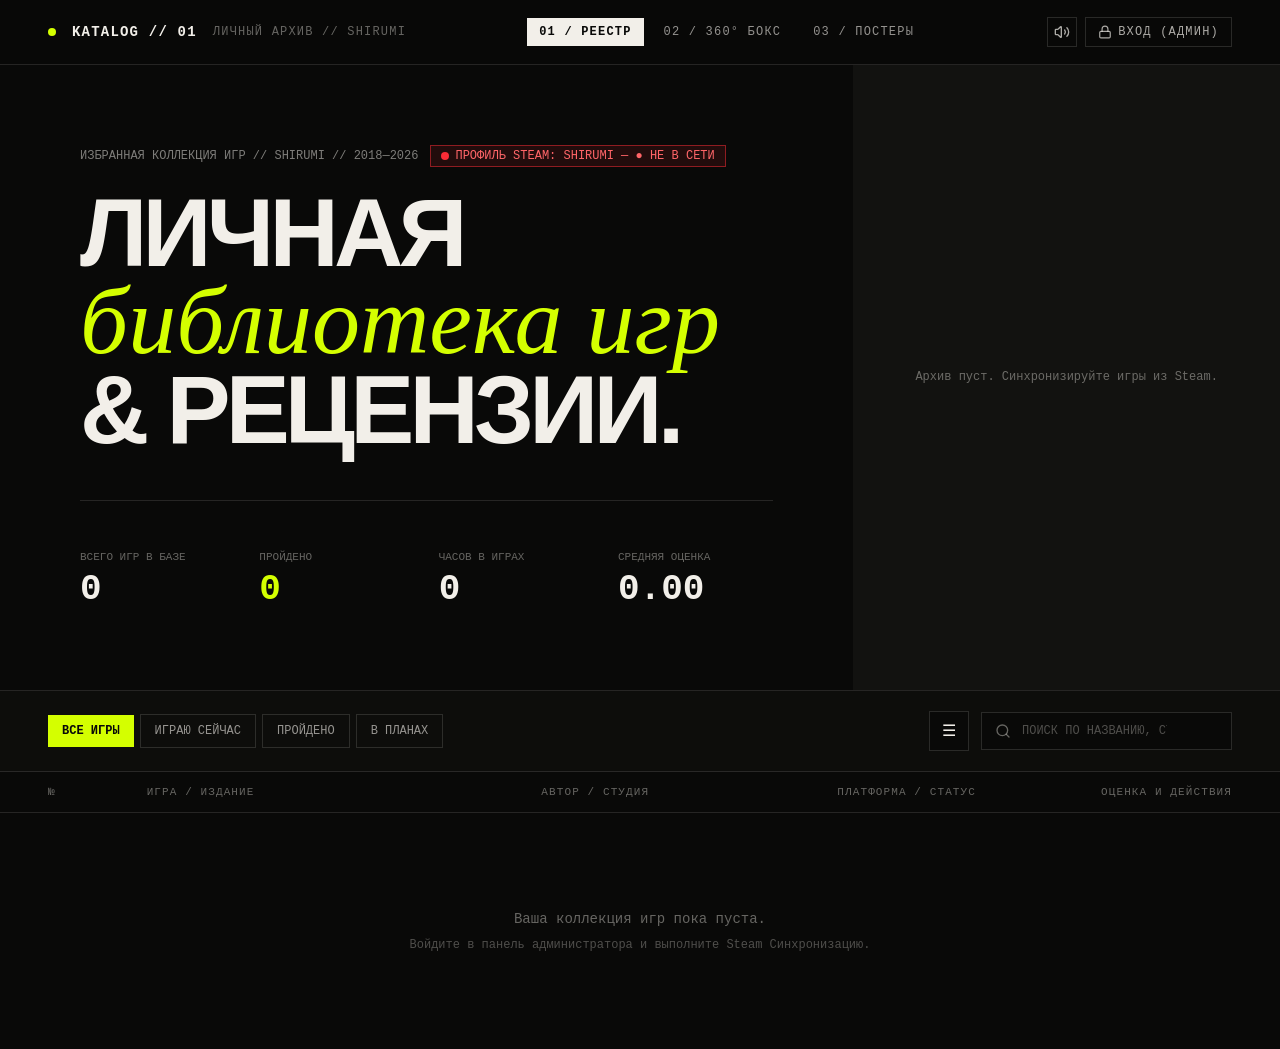
==== index.html @ 68072d6f "feat(v3.19): grip handles + hover-pause rotation + smart-search API enrichment" ====
<!DOCTYPE html>
<html lang="ru" class="dark" style="background-color:#090908;color:#F2EFE9;">
  <head>
    <meta charset="UTF-8" />
    <meta name="viewport" content="width=device-width, initial-scale=1.0" />
    <meta http-equiv="Content-Security-Policy" content="default-src 'self'; script-src 'self' 'unsafe-inline'; style-src 'self' 'unsafe-inline' https://fonts.googleapis.com; font-src 'self' https://fonts.gstatic.com data:; img-src 'self' https: data: blob:; connect-src 'self' https:; base-uri 'self'; form-action 'self'" />
    <meta name="referrer" content="strict-origin-when-cross-origin" />
    <link rel="icon" type="image/svg+xml" href="/favicon.svg" />
    <title>KATALOG // 01 — SHIRUMI</title>
    <script type="module" crossorigin src="/assets/index-BEchqD4N.js"></script>
    <link rel="stylesheet" crossorigin href="/assets/index-DtDOcsyu.css">
  </head>
  <body class="bg-[#090908] text-[#F2EFE9] antialiased m-0 p-0" style="background-color:#090908;color:#F2EFE9;">
    <div id="root"></div>
  </body>
</html>
---- assets/index-DtDOcsyu.css ----
/*! tailwindcss v4.3.5 | MIT License | https://tailwindcss.com */
@layer properties{@supports (((-webkit-hyphens:none)) and (not (margin-trim:block))) or ((-moz-orient:inline) and (not (color:rgb(from red r g b)))){*,:before,:after,::backdrop{--tw-translate-x:0;--tw-translate-y:0;--tw-translate-z:0;--tw-rotate-x:initial;--tw-rotate-y:initial;--tw-rotate-z:initial;--tw-skew-x:initial;--tw-skew-y:initial;--tw-space-y-reverse:0;--tw-divide-y-reverse:0;--tw-border-style:solid;--tw-gradient-position:initial;--tw-gradient-from:#0000;--tw-gradient-via:#0000;--tw-gradient-to:#0000;--tw-gradient-stops:initial;--tw-gradient-via-stops:initial;--tw-gradient-from-position:0%;--tw-gradient-via-position:50%;--tw-gradient-to-position:100%;--tw-leading:initial;--tw-font-weight:initial;--tw-tracking:initial;--tw-shadow:0 0 #0000;--tw-shadow-color:initial;--tw-shadow-alpha:100%;--tw-inset-shadow:0 0 #0000;--tw-inset-shadow-color:initial;--tw-inset-shadow-alpha:100%;--tw-ring-color:initial;--tw-ring-shadow:0 0 #0000;--tw-inset-ring-color:initial;--tw-inset-ring-shadow:0 0 #0000;--tw-ring-inset:initial;--tw-ring-offset-width:0px;--tw-ring-offset-color:#fff;--tw-ring-offset-shadow:0 0 #0000;--tw-backdrop-blur:initial;--tw-backdrop-brightness:initial;--tw-backdrop-contrast:initial;--tw-backdrop-grayscale:initial;--tw-backdrop-hue-rotate:initial;--tw-backdrop-invert:initial;--tw-backdrop-opacity:initial;--tw-backdrop-saturate:initial;--tw-backdrop-sepia:initial;--tw-duration:initial;--tw-scale-x:1;--tw-scale-y:1;--tw-scale-z:1}}}@layer theme{:root,:host{--font-sans:-apple-system, BlinkMacSystemFont, "Segoe UI", Roboto, "Helvetica Neue", "Noto Sans", Arial, sans-serif, "Apple Color Emoji", "Segoe UI Emoji", "Segoe UI Symbol", "Noto Color Emoji";--font-mono:ui-monospace, SFMono-Regular, Menlo, Monaco, Consolas, "Liberation Mono", "Courier New", monospace;--color-red-400:oklch(70.4% .191 22.216);--color-red-500:oklch(63.7% .237 25.331);--color-amber-400:oklch(82.8% .189 84.429);--color-emerald-400:oklch(76.5% .177 163.223);--color-black:#000;--color-white:#fff;--spacing:.25rem;--container-md:28rem;--container-xl:36rem;--container-2xl:42rem;--container-3xl:48rem;--text-xs:.75rem;--text-xs--line-height:calc(1 / .75);--text-sm:.875rem;--text-sm--line-height:calc(1.25 / .875);--text-lg:1.125rem;--text-lg--line-height:calc(1.75 / 1.125);--text-xl:1.25rem;--text-xl--line-height:calc(1.75 / 1.25);--text-2xl:1.5rem;--text-2xl--line-height:calc(2 / 1.5);--text-3xl:1.875rem;--text-3xl--line-height:calc(2.25 / 1.875);--text-4xl:2.25rem;--text-4xl--line-height:calc(2.5 / 2.25);--text-5xl:3rem;--text-5xl--line-height:1;--text-7xl:4.5rem;--text-7xl--line-height:1;--text-8xl:6rem;--text-8xl--line-height:1;--text-9xl:8rem;--text-9xl--line-height:1;--font-weight-normal:400;--font-weight-bold:700;--font-weight-extrabold:800;--tracking-tighter:-.05em;--tracking-tight:-.025em;--tracking-normal:0em;--tracking-wider:.05em;--tracking-widest:.1em;--animate-ping:ping 1s cubic-bezier(0, 0, .2, 1) infinite;--animate-pulse:pulse 2s cubic-bezier(.4, 0, .6, 1) infinite;--blur-md:12px;--default-transition-duration:.15s;--default-transition-timing-function:cubic-bezier(.4, 0, .2, 1);--default-font-family:var(--font-sans);--default-mono-font-family:var(--font-mono)}}@layer base{*,:after,:before,::backdrop{box-sizing:border-box;border:0 solid;margin:0;padding:0}::file-selector-button{box-sizing:border-box;border:0 solid;margin:0;padding:0}html,:host{-webkit-text-size-adjust:100%;tab-size:4;line-height:1.5;font-family:var(--default-font-family,-apple-system, BlinkMacSystemFont, "Segoe UI", Roboto, "Helvetica Neue", "Noto Sans", Arial, sans-serif, "Apple Color Emoji", "Segoe UI Emoji", "Segoe UI Symbol", "Noto Color Emoji");font-feature-settings:var(--default-font-feature-settings,normal);font-variation-settings:var(--default-font-variation-settings,normal);-webkit-tap-highlight-color:transparent}hr{height:0;color:inherit;border-top-width:1px}abbr:where([title]){-webkit-text-decoration:underline dotted;text-decoration:underline dotted}h1,h2,h3,h4,h5,h6{font-size:inherit;font-weight:inherit}a{color:inherit;-webkit-text-decoration:inherit;-webkit-text-decoration:inherit;-webkit-text-decoration:inherit;-webkit-text-decoration:inherit;text-decoration:inherit}b,strong{font-weight:bolder}code,kbd,samp,pre{font-family:var(--default-mono-font-family,ui-monospace, SFMono-Regular, Menlo, Monaco, Consolas, "Liberation Mono", "Courier New", monospace);font-feature-settings:var(--default-mono-font-feature-settings,normal);font-variation-settings:var(--default-mono-font-variation-settings,normal);font-size:1em}small{font-size:80%}sub,sup{vertical-align:baseline;font-size:75%;line-height:0;position:relative}sub{bottom:-.25em}sup{top:-.5em}table{text-indent:0;border-color:inherit;border-collapse:collapse}:-moz-focusring:where(:not(iframe)){outline:auto}progress{vertical-align:baseline}summary{display:list-item}ol,ul,menu{list-style:none}img,svg,video,canvas,audio,iframe,embed,object{vertical-align:middle;display:block}img,video{max-width:100%;height:auto}button,input,select,optgroup,textarea{font:inherit;font-feature-settings:inherit;font-variation-settings:inherit;letter-spacing:inherit;color:inherit;opacity:1;background-color:#0000;border-radius:0}::file-selector-button{font:inherit;font-feature-settings:inherit;font-variation-settings:inherit;letter-spacing:inherit;color:inherit;opacity:1;background-color:#0000;border-radius:0}:where(select:is([multiple],[size])) optgroup{font-weight:bolder}:where(select:is([multiple],[size])) optgroup option{padding-inline-start:20px}::file-selector-button{margin-inline-end:4px}::placeholder{opacity:1}@supports (not ((-webkit-appearance:-apple-pay-button))) or (contain-intrinsic-size:1px){::placeholder{color:currentColor}@supports (color:color-mix(in lab, red, red)){::placeholder{color:color-mix(in oklab, currentcolor 50%, transparent)}}}textarea{resize:vertical}::-webkit-search-decoration{-webkit-appearance:none}::-webkit-date-and-time-value{min-height:1lh;text-align:inherit}::-webkit-datetime-edit{display:inline-flex}::-webkit-datetime-edit-fields-wrapper{padding:0}::-webkit-datetime-edit{padding-block:0}::-webkit-datetime-edit-year-field{padding-block:0}::-webkit-datetime-edit-month-field{padding-block:0}::-webkit-datetime-edit-day-field{padding-block:0}::-webkit-datetime-edit-hour-field{padding-block:0}::-webkit-datetime-edit-minute-field{padding-block:0}::-webkit-datetime-edit-second-field{padding-block:0}::-webkit-datetime-edit-millisecond-field{padding-block:0}::-webkit-datetime-edit-meridiem-field{padding-block:0}::-webkit-calendar-picker-indicator{line-height:1}:-moz-ui-invalid{box-shadow:none}button,input:where([type=button],[type=reset],[type=submit]){appearance:button}::file-selector-button{appearance:button}::-webkit-inner-spin-button{height:auto}::-webkit-outer-spin-button{height:auto}[hidden]:where(:not([hidden=until-found])){display:none!important}}@layer components;@layer utilities{.absolute{position:absolute}.fixed{position:fixed}.relative{position:relative}.sticky{position:sticky}.inset-0{inset:0}.top-0{top:0}.top-1\/2{top:50%}.top-full{top:100%}.right-0{right:0}.left-0{left:0}.left-3\.5{left:calc(var(--spacing) * 3.5)}.z-10{z-index:10}.z-20{z-index:20}.z-30{z-index:30}.z-40{z-index:40}.z-50{z-index:50}.col-span-1{grid-column:span 1/span 1}.col-span-2{grid-column:span 2/span 2}.col-span-3{grid-column:span 3/span 3}.col-span-4{grid-column:span 4/span 4}.m-0{margin:0}.my-auto{margin-block:auto}.mt-1{margin-top:var(--spacing)}.mt-1\.5{margin-top:calc(var(--spacing) * 1.5)}.mt-2{margin-top:calc(var(--spacing) * 2)}.mt-4{margin-top:calc(var(--spacing) * 4)}.mt-5{margin-top:calc(var(--spacing) * 5)}.mt-12{margin-top:calc(var(--spacing) * 12)}.mb-1{margin-bottom:var(--spacing)}.mb-2{margin-bottom:calc(var(--spacing) * 2)}.mb-6{margin-bottom:calc(var(--spacing) * 6)}.mb-auto{margin-bottom:auto}.ml-auto{margin-left:auto}.line-clamp-2{-webkit-line-clamp:2;-webkit-box-orient:vertical;display:-webkit-box;overflow:hidden}.block{display:block}.flex{display:flex}.grid{display:grid}.hidden{display:none}.inline-block{display:inline-block}.inline-flex{display:inline-flex}.h-2{height:calc(var(--spacing) * 2)}.h-3\.5{height:calc(var(--spacing) * 3.5)}.h-4{height:calc(var(--spacing) * 4)}.h-5{height:calc(var(--spacing) * 5)}.h-10{height:calc(var(--spacing) * 10)}.h-11{height:calc(var(--spacing) * 11)}.h-15{height:calc(var(--spacing) * 15)}.h-16{height:calc(var(--spacing) * 16)}.h-full{height:100%}.max-h-48{max-height:calc(var(--spacing) * 48)}.max-h-72{max-height:calc(var(--spacing) * 72)}.min-h-\[420px\]{min-height:420px}.min-h-screen{min-height:100vh}.w-2{width:calc(var(--spacing) * 2)}.w-3\.5{width:calc(var(--spacing) * 3.5)}.w-4{width:calc(var(--spacing) * 4)}.w-5{width:calc(var(--spacing) * 5)}.w-8{width:calc(var(--spacing) * 8)}.w-10{width:calc(var(--spacing) * 10)}.w-11{width:calc(var(--spacing) * 11)}.w-full{width:100%}.max-w-2xl{max-width:var(--container-2xl)}.max-w-3xl{max-width:var(--container-3xl)}.max-w-md{max-width:var(--container-md)}.max-w-xl{max-width:var(--container-xl)}.min-w-\[200px\]{min-width:200px}.flex-1{flex:1}.shrink-0{flex-shrink:0}.-translate-y-1\/2{--tw-translate-y:calc(calc(1 / 2 * 100%) * -1);translate:var(--tw-translate-x) var(--tw-translate-y)}.transform{transform:var(--tw-rotate-x, ) var(--tw-rotate-y, ) var(--tw-rotate-z, ) var(--tw-skew-x, ) var(--tw-skew-y, )}.animate-ping{animation:var(--animate-ping)}.animate-pulse{animation:var(--animate-pulse)}.cursor-grab{cursor:grab}.cursor-pointer{cursor:pointer}.grid-cols-1{grid-template-columns:repeat(1,minmax(0,1fr))}.grid-cols-2{grid-template-columns:repeat(2,minmax(0,1fr))}.flex-col{flex-direction:column}.flex-wrap{flex-wrap:wrap}.items-center{align-items:center}.items-stretch{align-items:stretch}.justify-between{justify-content:space-between}.justify-center{justify-content:center}.justify-end{justify-content:flex-end}.gap-1{gap:var(--spacing)}.gap-1\.5{gap:calc(var(--spacing) * 1.5)}.gap-2{gap:calc(var(--spacing) * 2)}.gap-3{gap:calc(var(--spacing) * 3)}.gap-4{gap:calc(var(--spacing) * 4)}.gap-6{gap:calc(var(--spacing) * 6)}:where(.space-y-2>:not(:last-child)){--tw-space-y-reverse:0;margin-block-start:calc(calc(var(--spacing) * 2) * var(--tw-space-y-reverse));margin-block-end:calc(calc(var(--spacing) * 2) * calc(1 - var(--tw-space-y-reverse)))}:where(.space-y-3>:not(:last-child)){--tw-space-y-reverse:0;margin-block-start:calc(calc(var(--spacing) * 3) * var(--tw-space-y-reverse));margin-block-end:calc(calc(var(--spacing) * 3) * calc(1 - var(--tw-space-y-reverse)))}:where(.space-y-4>:not(:last-child)){--tw-space-y-reverse:0;margin-block-start:calc(calc(var(--spacing) * 4) * var(--tw-space-y-reverse));margin-block-end:calc(calc(var(--spacing) * 4) * calc(1 - var(--tw-space-y-reverse)))}:where(.space-y-5>:not(:last-child)){--tw-space-y-reverse:0;margin-block-start:calc(calc(var(--spacing) * 5) * var(--tw-space-y-reverse));margin-block-end:calc(calc(var(--spacing) * 5) * calc(1 - var(--tw-space-y-reverse)))}:where(.space-y-6>:not(:last-child)){--tw-space-y-reverse:0;margin-block-start:calc(calc(var(--spacing) * 6) * var(--tw-space-y-reverse));margin-block-end:calc(calc(var(--spacing) * 6) * calc(1 - var(--tw-space-y-reverse)))}:where(.divide-y>:not(:last-child)){--tw-divide-y-reverse:0;border-bottom-style:var(--tw-border-style);border-top-style:var(--tw-border-style);border-top-width:calc(1px * var(--tw-divide-y-reverse));border-bottom-width:calc(1px * calc(1 - var(--tw-divide-y-reverse)))}:where(.divide-\[\#F2EFE9\]\/10>:not(:last-child)){border-color:oklab(95.2787% .000815392 .00858313/.1)}.overflow-hidden{overflow:hidden}.overflow-x-hidden{overflow-x:hidden}.overflow-y-auto{overflow-y:auto}.rounded-full{border-radius:2147483647px}.border{border-style:var(--tw-border-style);border-width:1px}.border-y-2{border-block-style:var(--tw-border-style);border-block-width:2px}.border-b{border-bottom-style:var(--tw-border-style);border-bottom-width:1px}.border-\[\#38BDF8\]\/40{border-color:oklab(75.3513% -.0842999 -.110505/.4)}.border-\[\#F2EFE9\]\/15{border-color:oklab(95.2787% .000815392 .00858313/.15)}.border-\[\#F2EFE9\]\/20{border-color:oklab(95.2787% .000815392 .00858313/.2)}.border-\[\#F2EFE9\]\/30{border-color:oklab(95.2787% .000815392 .00858313/.3)}.border-\[var\(--accent-color\)\]{border-color:var(--accent-color)}.border-red-500\/50{border-color:#fb2c3680}@supports (color:color-mix(in lab, red, red)){.border-red-500\/50{border-color:color-mix(in oklab, var(--color-red-500) 50%, transparent)}}.bg-\[\#0D0D0B\]{background-color:#0d0d0b}.bg-\[\#1A1A16\]{background-color:#1a1a16}.bg-\[\#38BDF8\]{background-color:#38bdf8}.bg-\[\#38BDF8\]\/15{background-color:oklab(75.3513% -.0842999 -.110505/.15)}.bg-\[\#090908\]{background-color:#090908}.bg-\[\#090908\]\/75{background-color:oklab(13.9306% -.000677448 .00225779/.75)}.bg-\[\#090908\]\/90{background-color:oklab(13.9306% -.000677448 .00225779/.9)}.bg-\[\#121210\]{background-color:#121210}.bg-\[\#141412\]{background-color:#141412}.bg-\[\#F2EFE9\]{background-color:#f2efe9}.bg-black\/85{background-color:#000000d9}@supports (color:color-mix(in lab, red, red)){.bg-black\/85{background-color:color-mix(in oklab, var(--color-black) 85%, transparent)}}.bg-red-500{background-color:var(--color-red-500)}.bg-red-500\/10{background-color:#fb2c361a}@supports (color:color-mix(in lab, red, red)){.bg-red-500\/10{background-color:color-mix(in oklab, var(--color-red-500) 10%, transparent)}}.bg-gradient-to-t{--tw-gradient-position:to top in oklab;background-image:linear-gradient(var(--tw-gradient-stops))}.from-\[\#090908\]{--tw-gradient-from:#090908;--tw-gradient-stops:var(--tw-gradient-via-stops,var(--tw-gradient-position), var(--tw-gradient-from) var(--tw-gradient-from-position), var(--tw-gradient-to) var(--tw-gradient-to-position))}.via-\[\#090908\]\/55{--tw-gradient-via:oklab(13.9306% -.000677448 .00225779/.55);--tw-gradient-via-stops:var(--tw-gradient-position), var(--tw-gradient-from) var(--tw-gradient-from-position), var(--tw-gradient-via) var(--tw-gradient-via-position), var(--tw-gradient-to) var(--tw-gradient-to-position);--tw-gradient-stops:var(--tw-gradient-via-stops)}.to-transparent{--tw-gradient-to:transparent;--tw-gradient-stops:var(--tw-gradient-via-stops,var(--tw-gradient-position), var(--tw-gradient-from) var(--tw-gradient-from-position), var(--tw-gradient-to) var(--tw-gradient-to-position))}.object-cover{object-fit:cover}.p-0{padding:0}.p-1\.5{padding:calc(var(--spacing) * 1.5)}.p-2{padding:calc(var(--spacing) * 2)}.p-3{padding:calc(var(--spacing) * 3)}.p-4{padding:calc(var(--spacing) * 4)}.p-6{padding:calc(var(--spacing) * 6)}.p-8{padding:calc(var(--spacing) * 8)}.px-2{padding-inline:calc(var(--spacing) * 2)}.px-2\.5{padding-inline:calc(var(--spacing) * 2.5)}.px-3{padding-inline:calc(var(--spacing) * 3)}.px-3\.5{padding-inline:calc(var(--spacing) * 3.5)}.px-4{padding-inline:calc(var(--spacing) * 4)}.px-5{padding-inline:calc(var(--spacing) * 5)}.px-6{padding-inline:calc(var(--spacing) * 6)}.px-12{padding-inline:calc(var(--spacing) * 12)}.py-0\.5{padding-block:calc(var(--spacing) * .5)}.py-1{padding-block:var(--spacing)}.py-1\.5{padding-block:calc(var(--spacing) * 1.5)}.py-2{padding-block:calc(var(--spacing) * 2)}.py-2\.5{padding-block:calc(var(--spacing) * 2.5)}.py-3{padding-block:calc(var(--spacing) * 3)}.py-5{padding-block:calc(var(--spacing) * 5)}.py-7{padding-block:calc(var(--spacing) * 7)}.py-24{padding-block:calc(var(--spacing) * 24)}.pt-4{padding-top:calc(var(--spacing) * 4)}.pt-12{padding-top:calc(var(--spacing) * 12)}.pr-16{padding-right:calc(var(--spacing) * 16)}.pb-1{padding-bottom:var(--spacing)}.pl-10{padding-left:calc(var(--spacing) * 10)}.text-center{text-align:center}.text-left{text-align:left}.text-right{text-align:right}.font-sans{font-family:var(--font-sans)}.text-2xl{font-size:var(--text-2xl);line-height:var(--tw-leading,var(--text-2xl--line-height))}.text-3xl{font-size:var(--text-3xl);line-height:var(--tw-leading,var(--text-3xl--line-height))}.text-5xl{font-size:var(--text-5xl);line-height:var(--tw-leading,var(--text-5xl--line-height))}.text-lg{font-size:var(--text-lg);line-height:var(--tw-leading,var(--text-lg--line-height))}.text-sm{font-size:var(--text-sm);line-height:var(--tw-leading,var(--text-sm--line-height))}.text-xl{font-size:var(--text-xl);line-height:var(--tw-leading,var(--text-xl--line-height))}.text-xs{font-size:var(--text-xs);line-height:var(--tw-leading,var(--text-xs--line-height))}.text-\[10px\]{font-size:10px}.text-\[11px\]{font-size:11px}.leading-\[0\.88\]{--tw-leading:.88;line-height:.88}.font-bold{--tw-font-weight:var(--font-weight-bold);font-weight:var(--font-weight-bold)}.font-extrabold{--tw-font-weight:var(--font-weight-extrabold);font-weight:var(--font-weight-extrabold)}.font-normal{--tw-font-weight:var(--font-weight-normal);font-weight:var(--font-weight-normal)}.tracking-normal{--tw-tracking:var(--tracking-normal);letter-spacing:var(--tracking-normal)}.tracking-tight{--tw-tracking:var(--tracking-tight);letter-spacing:var(--tracking-tight)}.tracking-tighter{--tw-tracking:var(--tracking-tighter);letter-spacing:var(--tracking-tighter)}.tracking-wider{--tw-tracking:var(--tracking-wider);letter-spacing:var(--tracking-wider)}.tracking-widest{--tw-tracking:var(--tracking-widest);letter-spacing:var(--tracking-widest)}.text-\[\#38BDF8\]{color:#38bdf8}.text-\[\#090908\]{color:#090908}.text-\[\#F2EFE9\]{color:#f2efe9}.text-\[\#F2EFE9\]\/30{color:oklab(95.2787% .000815392 .00858313/.3)}.text-\[\#F2EFE9\]\/40{color:oklab(95.2787% .000815392 .00858313/.4)}.text-\[\#F2EFE9\]\/50{color:oklab(95.2787% .000815392 .00858313/.5)}.text-\[\#F2EFE9\]\/60{color:oklab(95.2787% .000815392 .00858313/.6)}.text-\[\#F2EFE9\]\/70{color:oklab(95.2787% .000815392 .00858313/.7)}.text-\[\#F2EFE9\]\/75{color:oklab(95.2787% .000815392 .00858313/.75)}.text-\[\#F2EFE9\]\/80{color:oklab(95.2787% .000815392 .00858313/.8)}.text-amber-400{color:var(--color-amber-400)}.text-emerald-400{color:var(--color-emerald-400)}.text-red-400{color:var(--color-red-400)}.lowercase{text-transform:lowercase}.uppercase{text-transform:uppercase}.italic{font-style:italic}.antialiased{-webkit-font-smoothing:antialiased;-moz-osx-font-smoothing:grayscale}.opacity-30{opacity:.3}.opacity-55{opacity:.55}.shadow-2xl{--tw-shadow:0 25px 50px -12px var(--tw-shadow-color,#00000040);box-shadow:var(--tw-inset-shadow), var(--tw-inset-ring-shadow), var(--tw-ring-offset-shadow), var(--tw-ring-shadow), var(--tw-shadow)}.shadow-lg{--tw-shadow:0 10px 15px -3px var(--tw-shadow-color,#0000001a), 0 4px 6px -4px var(--tw-shadow-color,#0000001a);box-shadow:var(--tw-inset-shadow), var(--tw-inset-ring-shadow), var(--tw-ring-offset-shadow), var(--tw-ring-shadow), var(--tw-shadow)}.backdrop-blur-md{--tw-backdrop-blur:blur(var(--blur-md));-webkit-backdrop-filter:var(--tw-backdrop-blur, ) var(--tw-backdrop-brightness, ) var(--tw-backdrop-contrast, ) var(--tw-backdrop-grayscale, ) var(--tw-backdrop-hue-rotate, ) var(--tw-backdrop-invert, ) var(--tw-backdrop-opacity, ) var(--tw-backdrop-saturate, ) var(--tw-backdrop-sepia, );backdrop-filter:var(--tw-backdrop-blur, ) var(--tw-backdrop-brightness, ) var(--tw-backdrop-contrast, ) var(--tw-backdrop-grayscale, ) var(--tw-backdrop-hue-rotate, ) var(--tw-backdrop-invert, ) var(--tw-backdrop-opacity, ) var(--tw-backdrop-saturate, ) var(--tw-backdrop-sepia, )}.transition-all{transition-property:all;transition-timing-function:var(--tw-ease,var(--default-transition-timing-function));transition-duration:var(--tw-duration,var(--default-transition-duration))}.transition-transform{transition-property:transform,translate,scale,rotate;transition-timing-function:var(--tw-ease,var(--default-transition-timing-function));transition-duration:var(--tw-duration,var(--default-transition-duration))}.duration-700{--tw-duration:.7s;transition-duration:.7s}@media (hover:hover){:is(:where(.group):hover .group-hover\:scale-105){--tw-scale-x:105%;--tw-scale-y:105%;--tw-scale-z:105%;scale:var(--tw-scale-x) var(--tw-scale-y)}:is(:where(.group):hover .group-hover\:opacity-100){opacity:1}}.selection\:bg-\[var\(--accent-color\)\] ::selection{background-color:var(--accent-color)}.selection\:bg-\[var\(--accent-color\)\]::selection{background-color:var(--accent-color)}.selection\:text-\[\#090908\] ::selection{color:#090908}.selection\:text-\[\#090908\]::selection{color:#090908}.placeholder\:text-\[\#F2EFE9\]\/30::placeholder{color:oklab(95.2787% .000815392 .00858313/.3)}@media (hover:hover){.hover\:scale-105:hover{--tw-scale-x:105%;--tw-scale-y:105%;--tw-scale-z:105%;scale:var(--tw-scale-x) var(--tw-scale-y)}.hover\:scale-110:hover{--tw-scale-x:110%;--tw-scale-y:110%;--tw-scale-z:110%;scale:var(--tw-scale-x) var(--tw-scale-y)}.hover\:border-\[var\(--accent-color\)\]:hover{border-color:var(--accent-color)}.hover\:bg-\[\#1C1C18\]:hover{background-color:#1c1c18}.hover\:bg-\[\#38BDF8\]\/25:hover{background-color:oklab(75.3513% -.0842999 -.110505/.25)}.hover\:bg-\[\#141412\]:hover{background-color:#141412}.hover\:text-\[\#F2EFE9\]:hover{color:#f2efe9}.hover\:text-\[var\(--accent-color\)\]:hover{color:var(--accent-color)}.hover\:text-white:hover{color:var(--color-white)}}.focus\:border-\[\#38BDF8\]:focus{border-color:#38bdf8}.focus\:border-\[var\(--accent-color\)\]:focus{border-color:var(--accent-color)}.focus\:outline-none:focus{--tw-outline-style:none;outline-style:none}.active\:cursor-grabbing:active{cursor:grabbing}@media (width>=40rem){.sm\:col-span-2{grid-column:span 2/span 2}.sm\:block{display:block}.sm\:inline{display:inline}.sm\:grid-cols-2{grid-template-columns:repeat(2,minmax(0,1fr))}.sm\:grid-cols-4{grid-template-columns:repeat(4,minmax(0,1fr))}.sm\:gap-2{gap:calc(var(--spacing) * 2)}.sm\:p-12{padding:calc(var(--spacing) * 12)}.sm\:text-3xl{font-size:var(--text-3xl);line-height:var(--tw-leading,var(--text-3xl--line-height))}.sm\:text-4xl{font-size:var(--text-4xl);line-height:var(--tw-leading,var(--text-4xl--line-height))}.sm\:text-7xl{font-size:var(--text-7xl);line-height:var(--tw-leading,var(--text-7xl--line-height))}}@media (width>=64rem){.lg\:col-span-1{grid-column:span 1/span 1}.lg\:col-span-2{grid-column:span 2/span 2}.lg\:col-span-3{grid-column:span 3/span 3}.lg\:col-span-4{grid-column:span 4/span 4}.lg\:col-span-8{grid-column:span 8/span 8}.lg\:mt-0{margin-top:0}.lg\:grid{display:grid}.lg\:min-h-\[560px\]{min-height:560px}.lg\:grid-cols-12{grid-template-columns:repeat(12,minmax(0,1fr))}.lg\:flex-row{flex-direction:row}.lg\:items-center{align-items:center}.lg\:justify-end{justify-content:flex-end}.lg\:p-12{padding:calc(var(--spacing) * 12)}.lg\:p-16{padding:calc(var(--spacing) * 16)}.lg\:px-12{padding-inline:calc(var(--spacing) * 12)}}@media (width>=80rem){.xl\:inline{display:inline}.xl\:p-20{padding:calc(var(--spacing) * 20)}.xl\:text-8xl{font-size:var(--text-8xl);line-height:var(--tw-leading,var(--text-8xl--line-height))}}@media (width>=96rem){.\32 xl\:text-9xl{font-size:var(--text-9xl);line-height:var(--tw-leading,var(--text-9xl--line-height))}}}@property --tw-translate-x{syntax:"*";inherits:false;initial-value:0}@property --tw-translate-y{syntax:"*";inherits:false;initial-value:0}@property --tw-translate-z{syntax:"*";inherits:false;initial-value:0}@property --tw-rotate-x{syntax:"*";inherits:false}@property --tw-rotate-y{syntax:"*";inherits:false}@property --tw-rotate-z{syntax:"*";inherits:false}@property --tw-skew-x{syntax:"*";inherits:false}@property --tw-skew-y{syntax:"*";inherits:false}@property --tw-space-y-reverse{syntax:"*";inherits:false;initial-value:0}@property --tw-divide-y-reverse{syntax:"*";inherits:false;initial-value:0}@property --tw-border-style{syntax:"*";inherits:false;initial-value:solid}@property --tw-gradient-position{syntax:"*";inherits:false}@property --tw-gradient-from{syntax:"<color>";inherits:false;initial-value:#0000}@property --tw-gradient-via{syntax:"<color>";inherits:false;initial-value:#0000}@property --tw-gradient-to{syntax:"<color>";inherits:false;initial-value:#0000}@property --tw-gradient-stops{syntax:"*";inherits:false}@property --tw-gradient-via-stops{syntax:"*";inherits:false}@property --tw-gradient-from-position{syntax:"<length-percentage>";inherits:false;initial-value:0%}@property --tw-gradient-via-position{syntax:"<length-percentage>";inherits:false;initial-value:50%}@property --tw-gradient-to-position{syntax:"<length-percentage>";inherits:false;initial-value:100%}@property --tw-leading{syntax:"*";inherits:false}@property --tw-font-weight{syntax:"*";inherits:false}@property --tw-tracking{syntax:"*";inherits:false}@property --tw-shadow{syntax:"*";inherits:false;initial-value:0 0 #0000}@property --tw-shadow-color{syntax:"*";inherits:false}@property --tw-shadow-alpha{syntax:"<percentage>";inherits:false;initial-value:100%}@property --tw-inset-shadow{syntax:"*";inherits:false;initial-value:0 0 #0000}@property --tw-inset-shadow-color{syntax:"*";inherits:false}@property --tw-inset-shadow-alpha{syntax:"<percentage>";inherits:false;initial-value:100%}@property --tw-ring-color{syntax:"*";inherits:false}@property --tw-ring-shadow{syntax:"*";inherits:false;initial-value:0 0 #0000}@property --tw-inset-ring-color{syntax:"*";inherits:false}@property --tw-inset-ring-shadow{syntax:"*";inherits:false;initial-value:0 0 #0000}@property --tw-ring-inset{syntax:"*";inherits:false}@property --tw-ring-offset-width{syntax:"<length>";inherits:false;initial-value:0}@property --tw-ring-offset-color{syntax:"*";inherits:false;initial-value:#fff}@property --tw-ring-offset-shadow{syntax:"*";inherits:false;initial-value:0 0 #0000}@property --tw-backdrop-blur{syntax:"*";inherits:false}@property --tw-backdrop-brightness{syntax:"*";inherits:false}@property --tw-backdrop-contrast{syntax:"*";inherits:false}@property --tw-backdrop-grayscale{syntax:"*";inherits:false}@property --tw-backdrop-hue-rotate{syntax:"*";inherits:false}@property --tw-backdrop-invert{syntax:"*";inherits:false}@property --tw-backdrop-opacity{syntax:"*";inherits:false}@property --tw-backdrop-saturate{syntax:"*";inherits:false}@property --tw-backdrop-sepia{syntax:"*";inherits:false}@property --tw-duration{syntax:"*";inherits:false}@property --tw-scale-x{syntax:"*";inherits:false;initial-value:1}@property --tw-scale-y{syntax:"*";inherits:false;initial-value:1}@property --tw-scale-z{syntax:"*";inherits:false;initial-value:1}@keyframes ping{75%,to{opacity:0;transform:scale(2)}}@keyframes pulse{50%{opacity:.5}}
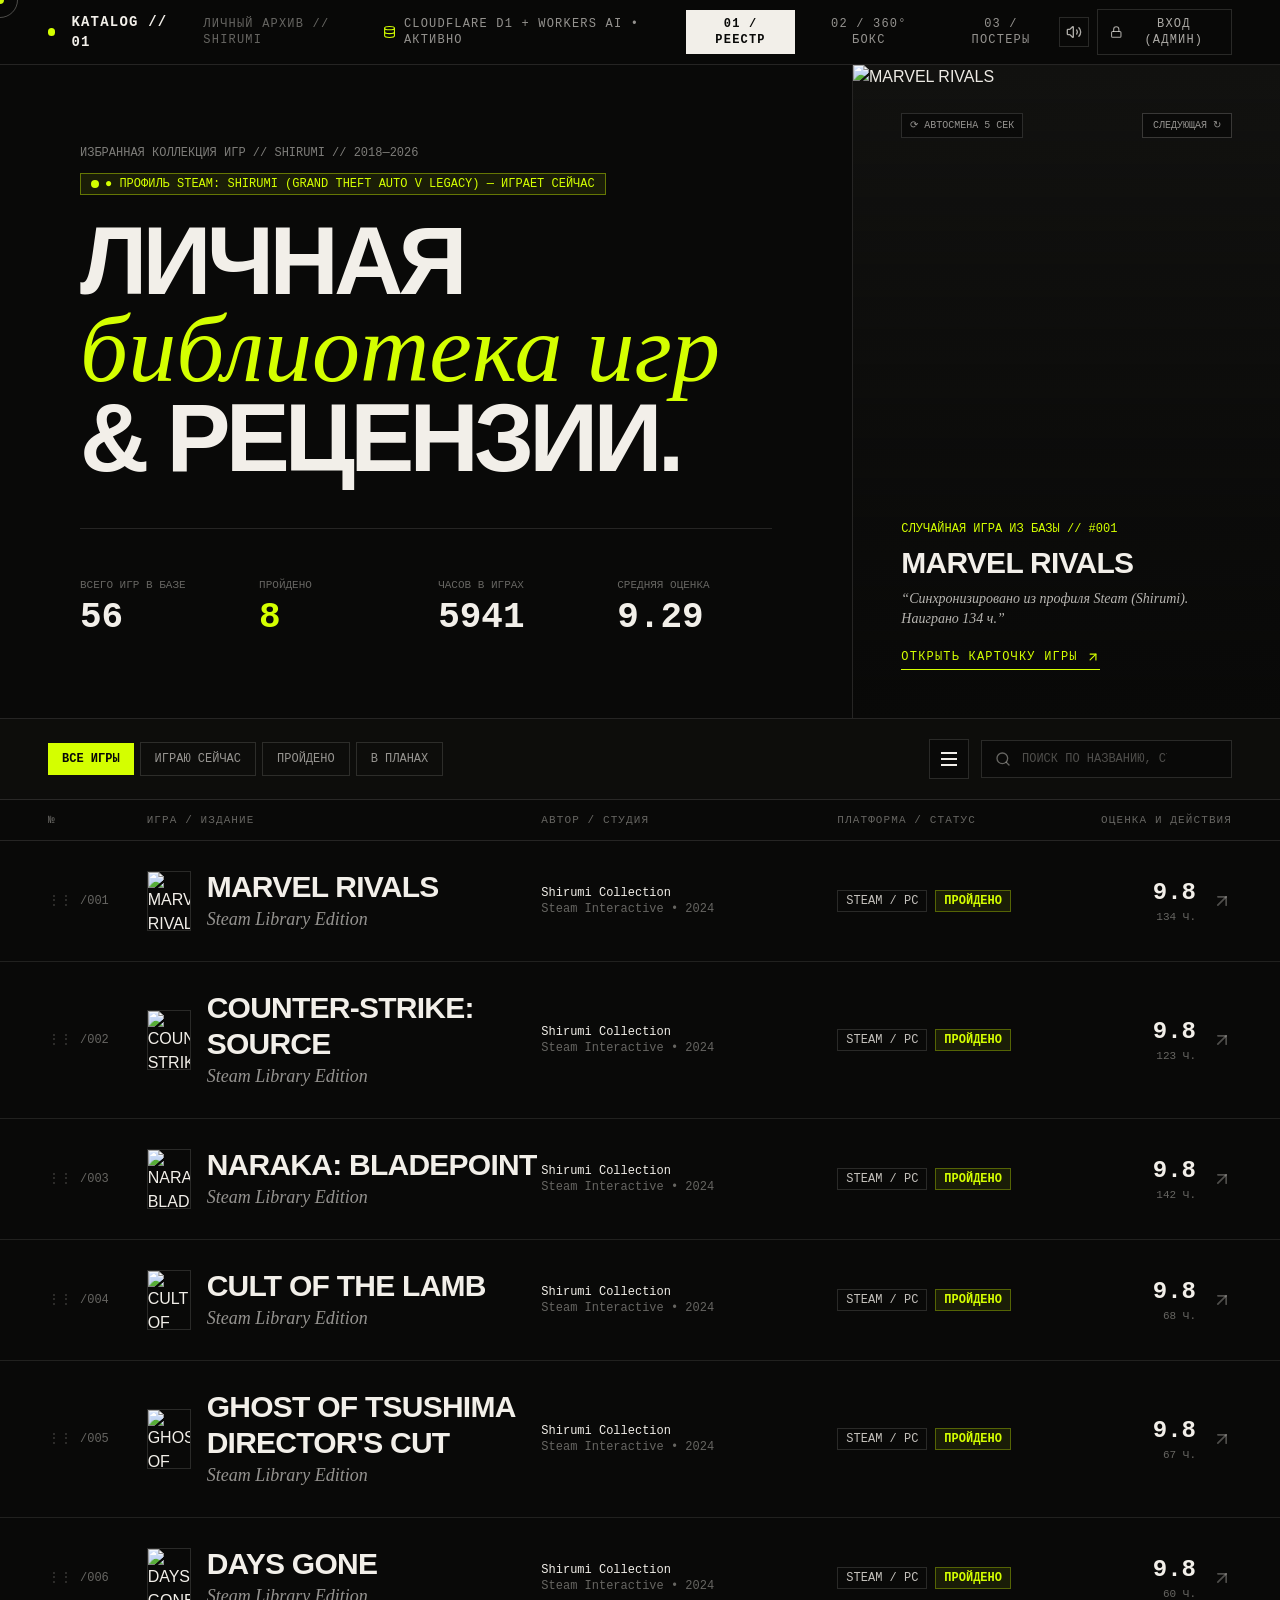
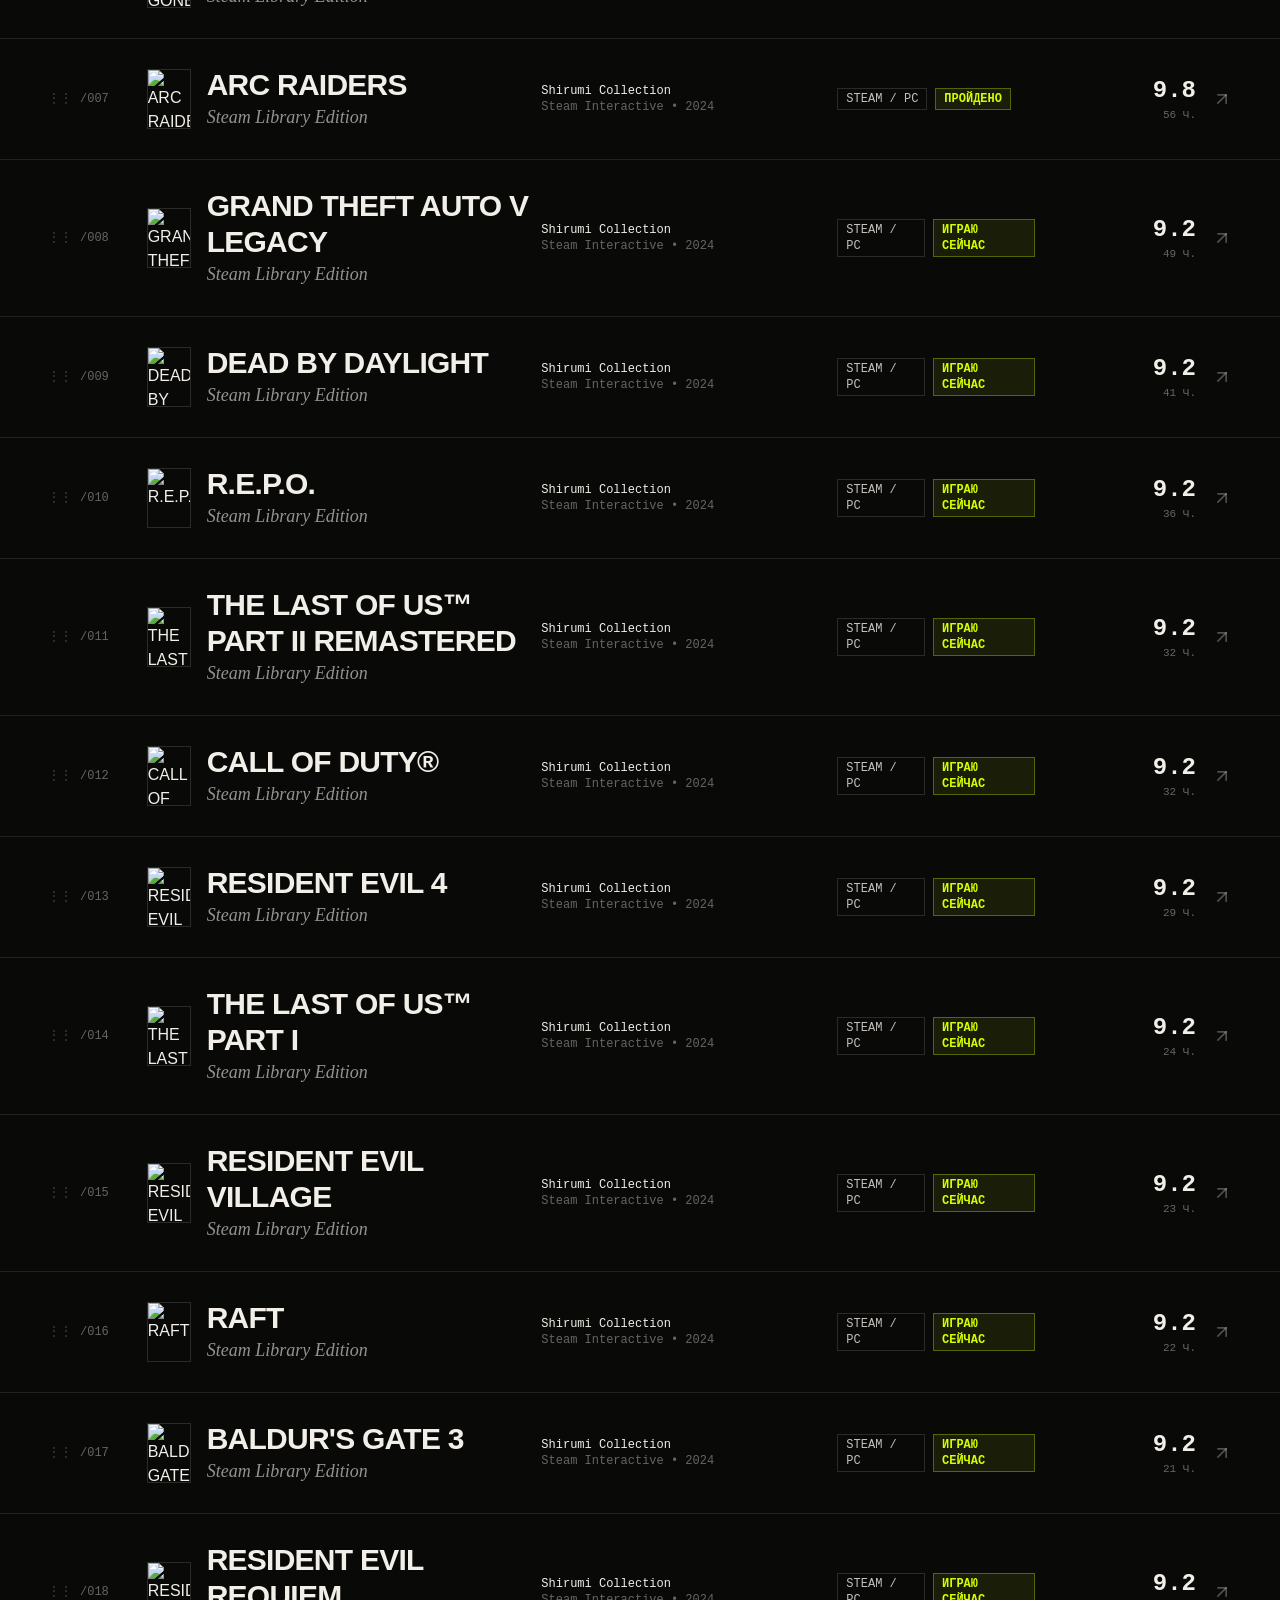
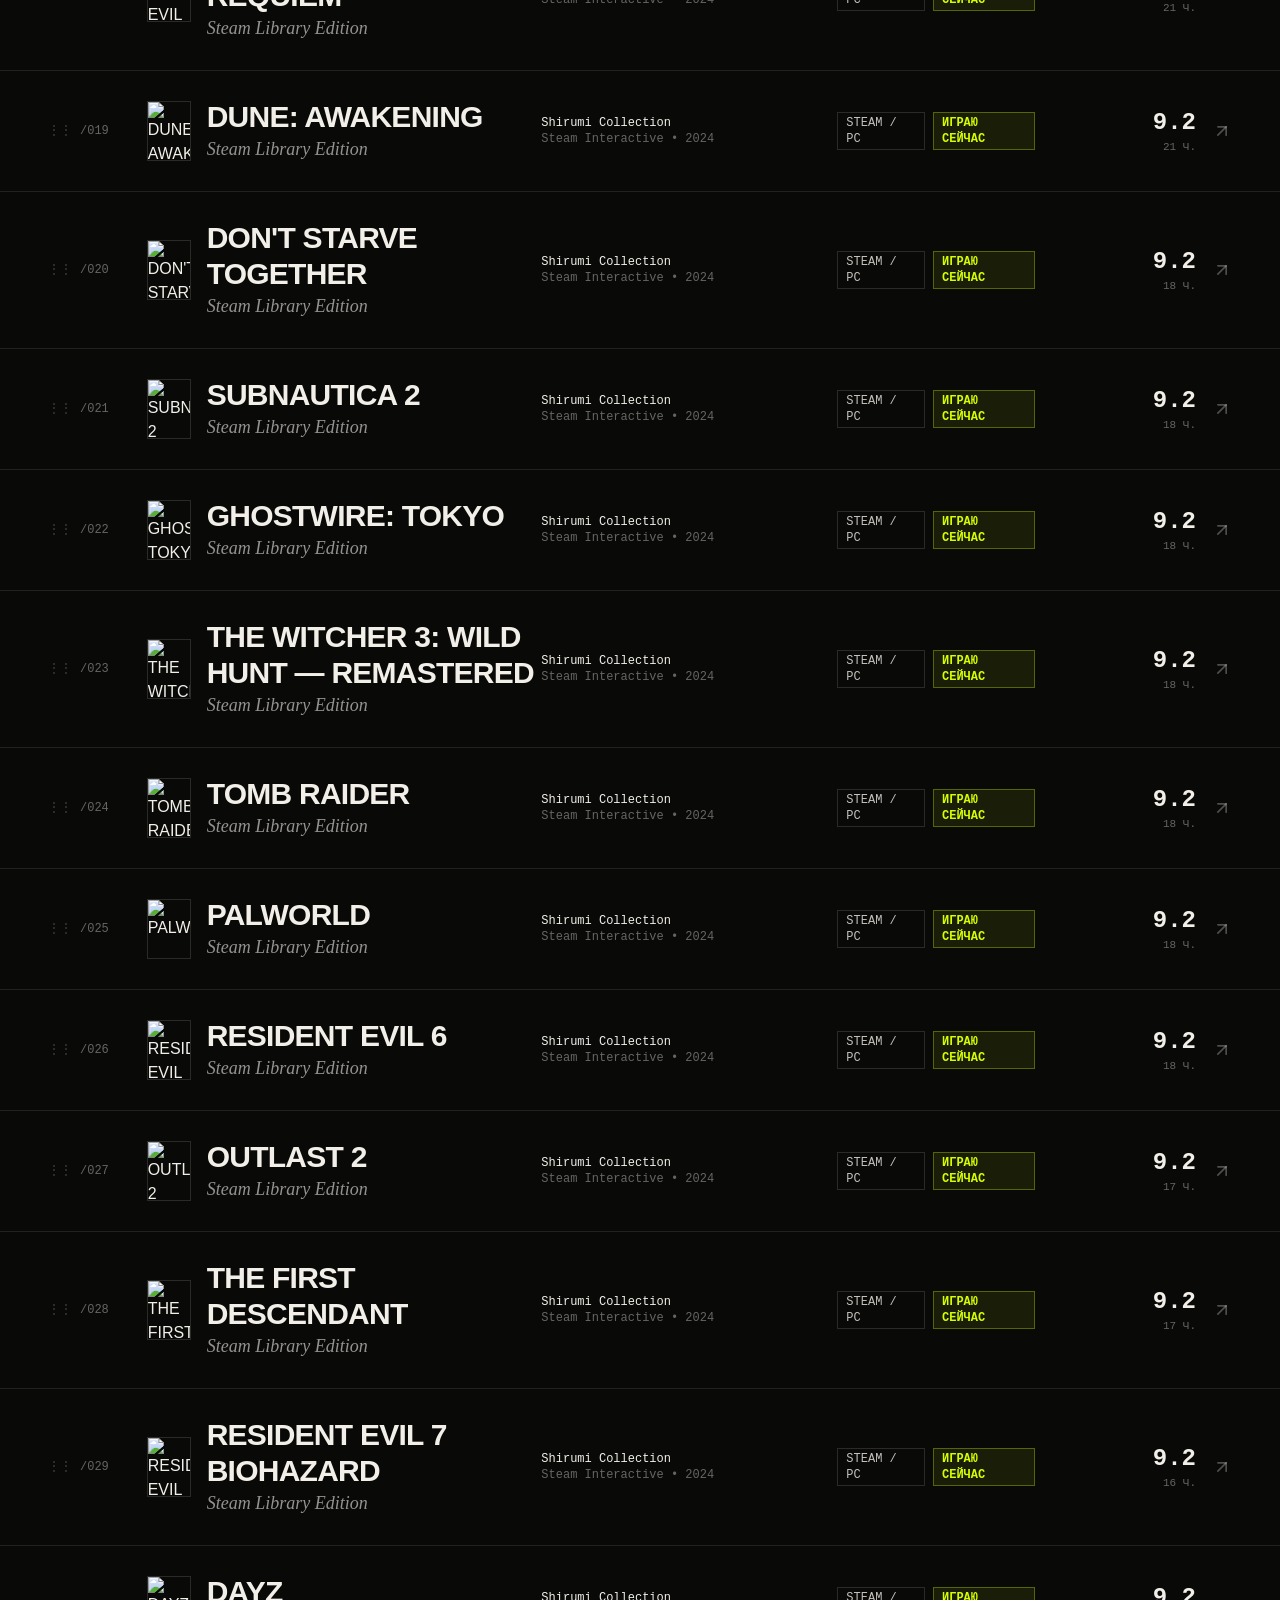
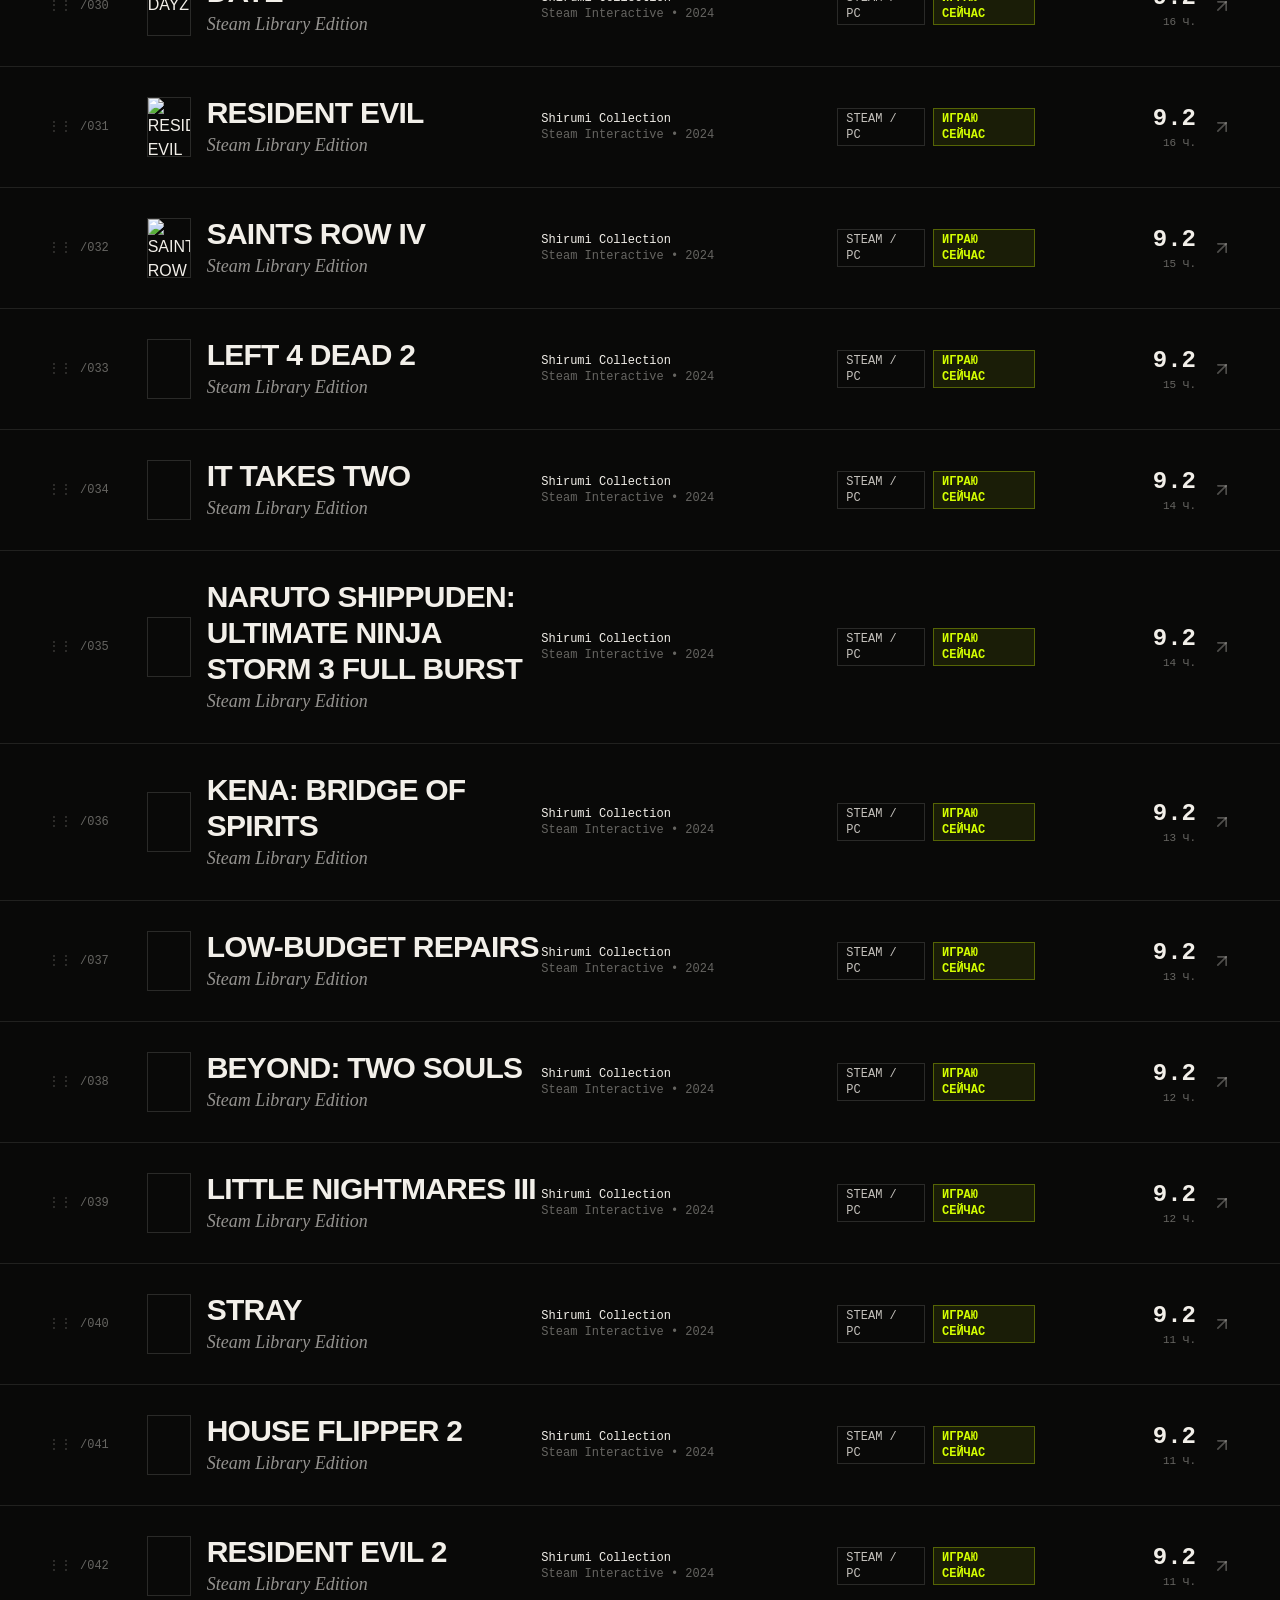
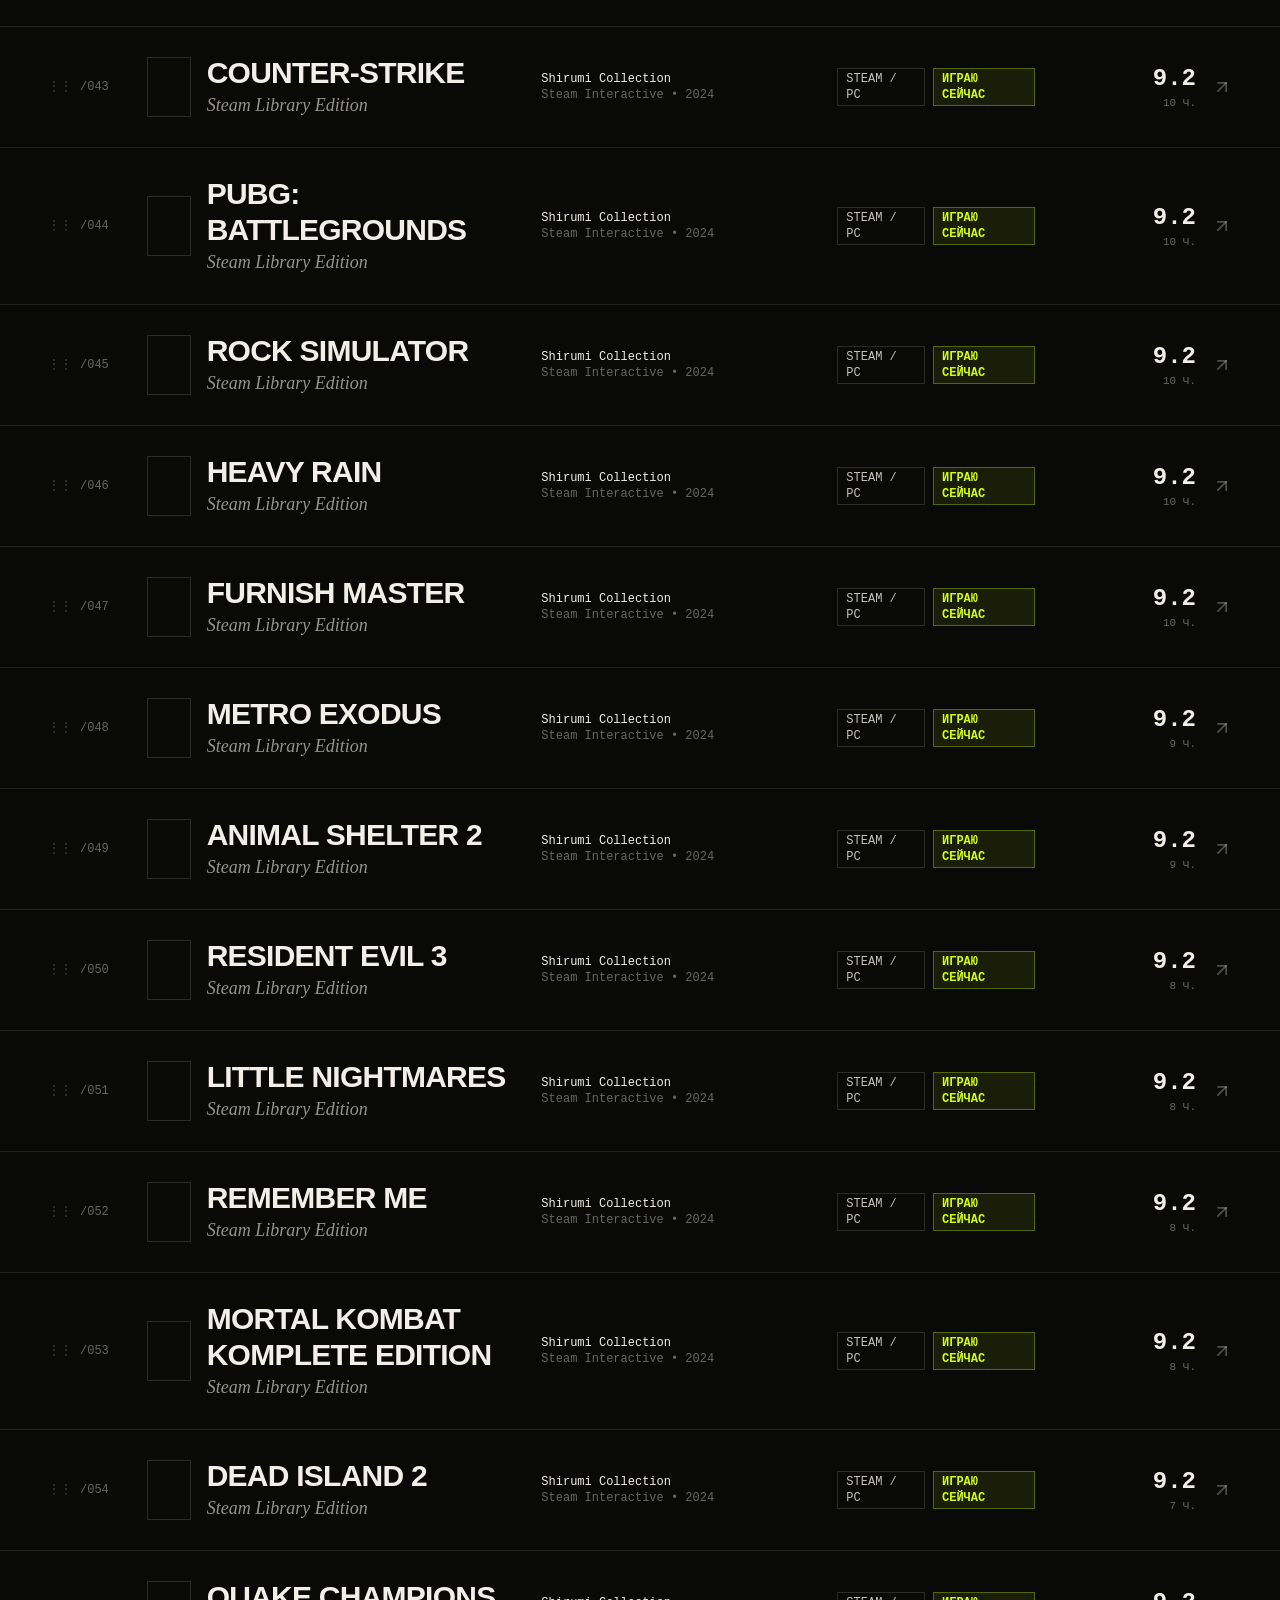
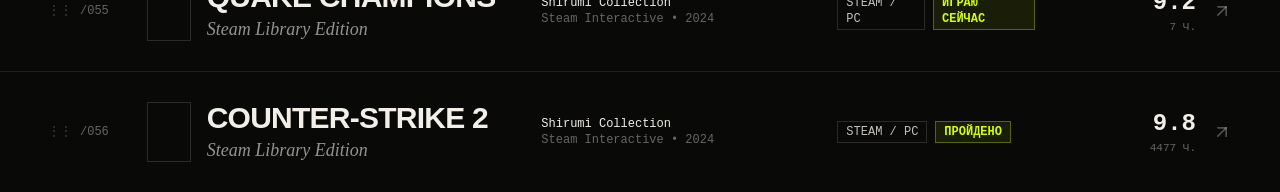
==== commit 8a98725d: "feat(v3.16 rollback request): restore working palette/search + utility filter + steam/live badge" ====
--- a/index.html
+++ b/index.html
@@ -7,8 +7,8 @@
     <meta name="referrer" content="strict-origin-when-cross-origin" />
     <link rel="icon" type="image/svg+xml" href="/favicon.svg" />
     <title>KATALOG // 01 — SHIRUMI</title>
-    <script type="module" crossorigin src="/assets/index-BEchqD4N.js"></script>
-    <link rel="stylesheet" crossorigin href="/assets/index-DtDOcsyu.css">
+    <script type="module" crossorigin src="/assets/index-BentB-47.js"></script>
+    <link rel="stylesheet" crossorigin href="/assets/index-_5pxqxOn.css">
   </head>
   <body class="bg-[#090908] text-[#F2EFE9] antialiased m-0 p-0" style="background-color:#090908;color:#F2EFE9;">
     <div id="root"></div>
--- a/assets/index-_5pxqxOn.css
+++ b/assets/index-_5pxqxOn.css
@@ -0,0 +1,2 @@
+/*! tailwindcss v4.3.5 | MIT License | https://tailwindcss.com */
+@layer properties{@supports (((-webkit-hyphens:none)) and (not (margin-trim:block))) or ((-moz-orient:inline) and (not (color:rgb(from red r g b)))){*,:before,:after,::backdrop{--tw-translate-x:0;--tw-translate-y:0;--tw-translate-z:0;--tw-scale-x:1;--tw-scale-y:1;--tw-scale-z:1;--tw-rotate-x:initial;--tw-rotate-y:initial;--tw-rotate-z:initial;--tw-skew-x:initial;--tw-skew-y:initial;--tw-space-y-reverse:0;--tw-divide-y-reverse:0;--tw-border-style:solid;--tw-gradient-position:initial;--tw-gradient-from:#0000;--tw-gradient-via:#0000;--tw-gradient-to:#0000;--tw-gradient-stops:initial;--tw-gradient-via-stops:initial;--tw-gradient-from-position:0%;--tw-gradient-via-position:50%;--tw-gradient-to-position:100%;--tw-leading:initial;--tw-font-weight:initial;--tw-tracking:initial;--tw-shadow:0 0 #0000;--tw-shadow-color:initial;--tw-shadow-alpha:100%;--tw-inset-shadow:0 0 #0000;--tw-inset-shadow-color:initial;--tw-inset-shadow-alpha:100%;--tw-ring-color:initial;--tw-ring-shadow:0 0 #0000;--tw-inset-ring-color:initial;--tw-inset-ring-shadow:0 0 #0000;--tw-ring-inset:initial;--tw-ring-offset-width:0px;--tw-ring-offset-color:#fff;--tw-ring-offset-shadow:0 0 #0000;--tw-backdrop-blur:initial;--tw-backdrop-brightness:initial;--tw-backdrop-contrast:initial;--tw-backdrop-grayscale:initial;--tw-backdrop-hue-rotate:initial;--tw-backdrop-invert:initial;--tw-backdrop-opacity:initial;--tw-backdrop-saturate:initial;--tw-backdrop-sepia:initial;--tw-duration:initial}}}@layer theme{:root,:host{--font-sans:-apple-system, BlinkMacSystemFont, "Segoe UI", Roboto, "Helvetica Neue", "Noto Sans", Arial, sans-serif, "Apple Color Emoji", "Segoe UI Emoji", "Segoe UI Symbol", "Noto Color Emoji";--font-mono:ui-monospace, SFMono-Regular, Menlo, Monaco, Consolas, "Liberation Mono", "Courier New", monospace;--color-red-400:oklch(70.4% .191 22.216);--color-red-500:oklch(63.7% .237 25.331);--color-amber-400:oklch(82.8% .189 84.429);--color-black:#000;--color-white:#fff;--spacing:.25rem;--container-md:28rem;--container-xl:36rem;--container-2xl:42rem;--container-4xl:56rem;--text-xs:.75rem;--text-xs--line-height:calc(1 / .75);--text-sm:.875rem;--text-sm--line-height:calc(1.25 / .875);--text-lg:1.125rem;--text-lg--line-height:calc(1.75 / 1.125);--text-xl:1.25rem;--text-xl--line-height:calc(1.75 / 1.25);--text-2xl:1.5rem;--text-2xl--line-height:calc(2 / 1.5);--text-3xl:1.875rem;--text-3xl--line-height:calc(2.25 / 1.875);--text-4xl:2.25rem;--text-4xl--line-height:calc(2.5 / 2.25);--text-5xl:3rem;--text-5xl--line-height:1;--text-7xl:4.5rem;--text-7xl--line-height:1;--text-8xl:6rem;--text-8xl--line-height:1;--text-9xl:8rem;--text-9xl--line-height:1;--font-weight-normal:400;--font-weight-bold:700;--font-weight-extrabold:800;--tracking-tighter:-.05em;--tracking-tight:-.025em;--tracking-normal:0em;--tracking-wider:.05em;--tracking-widest:.1em;--leading-snug:1.375;--leading-relaxed:1.625;--animate-ping:ping 1s cubic-bezier(0, 0, .2, 1) infinite;--animate-pulse:pulse 2s cubic-bezier(.4, 0, .6, 1) infinite;--blur-sm:8px;--blur-md:12px;--default-transition-duration:.15s;--default-transition-timing-function:cubic-bezier(.4, 0, .2, 1);--default-font-family:var(--font-sans);--default-mono-font-family:var(--font-mono)}}@layer base{*,:after,:before,::backdrop{box-sizing:border-box;border:0 solid;margin:0;padding:0}::file-selector-button{box-sizing:border-box;border:0 solid;margin:0;padding:0}html,:host{-webkit-text-size-adjust:100%;tab-size:4;line-height:1.5;font-family:var(--default-font-family,-apple-system, BlinkMacSystemFont, "Segoe UI", Roboto, "Helvetica Neue", "Noto Sans", Arial, sans-serif, "Apple Color Emoji", "Segoe UI Emoji", "Segoe UI Symbol", "Noto Color Emoji");font-feature-settings:var(--default-font-feature-settings,normal);font-variation-settings:var(--default-font-variation-settings,normal);-webkit-tap-highlight-color:transparent}hr{height:0;color:inherit;border-top-width:1px}abbr:where([title]){-webkit-text-decoration:underline dotted;text-decoration:underline dotted}h1,h2,h3,h4,h5,h6{font-size:inherit;font-weight:inherit}a{color:inherit;-webkit-text-decoration:inherit;-webkit-text-decoration:inherit;-webkit-text-decoration:inherit;-webkit-text-decoration:inherit;text-decoration:inherit}b,strong{font-weight:bolder}code,kbd,samp,pre{font-family:var(--default-mono-font-family,ui-monospace, SFMono-Regular, Menlo, Monaco, Consolas, "Liberation Mono", "Courier New", monospace);font-feature-settings:var(--default-mono-font-feature-settings,normal);font-variation-settings:var(--default-mono-font-variation-settings,normal);font-size:1em}small{font-size:80%}sub,sup{vertical-align:baseline;font-size:75%;line-height:0;position:relative}sub{bottom:-.25em}sup{top:-.5em}table{text-indent:0;border-color:inherit;border-collapse:collapse}:-moz-focusring:where(:not(iframe)){outline:auto}progress{vertical-align:baseline}summary{display:list-item}ol,ul,menu{list-style:none}img,svg,video,canvas,audio,iframe,embed,object{vertical-align:middle;display:block}img,video{max-width:100%;height:auto}button,input,select,optgroup,textarea{font:inherit;font-feature-settings:inherit;font-variation-settings:inherit;letter-spacing:inherit;color:inherit;opacity:1;background-color:#0000;border-radius:0}::file-selector-button{font:inherit;font-feature-settings:inherit;font-variation-settings:inherit;letter-spacing:inherit;color:inherit;opacity:1;background-color:#0000;border-radius:0}:where(select:is([multiple],[size])) optgroup{font-weight:bolder}:where(select:is([multiple],[size])) optgroup option{padding-inline-start:20px}::file-selector-button{margin-inline-end:4px}::placeholder{opacity:1}@supports (not ((-webkit-appearance:-apple-pay-button))) or (contain-intrinsic-size:1px){::placeholder{color:currentColor}@supports (color:color-mix(in lab, red, red)){::placeholder{color:color-mix(in oklab, currentcolor 50%, transparent)}}}textarea{resize:vertical}::-webkit-search-decoration{-webkit-appearance:none}::-webkit-date-and-time-value{min-height:1lh;text-align:inherit}::-webkit-datetime-edit{display:inline-flex}::-webkit-datetime-edit-fields-wrapper{padding:0}::-webkit-datetime-edit{padding-block:0}::-webkit-datetime-edit-year-field{padding-block:0}::-webkit-datetime-edit-month-field{padding-block:0}::-webkit-datetime-edit-day-field{padding-block:0}::-webkit-datetime-edit-hour-field{padding-block:0}::-webkit-datetime-edit-minute-field{padding-block:0}::-webkit-datetime-edit-second-field{padding-block:0}::-webkit-datetime-edit-millisecond-field{padding-block:0}::-webkit-datetime-edit-meridiem-field{padding-block:0}::-webkit-calendar-picker-indicator{line-height:1}:-moz-ui-invalid{box-shadow:none}button,input:where([type=button],[type=reset],[type=submit]){appearance:button}::file-selector-button{appearance:button}::-webkit-inner-spin-button{height:auto}::-webkit-outer-spin-button{height:auto}[hidden]:where(:not([hidden=until-found])){display:none!important}}@layer components;@layer utilities{.pointer-events-none{pointer-events:none}.absolute{position:absolute}.fixed{position:fixed}.relative{position:relative}.sticky{position:sticky}.inset-0{inset:0}.top-0{top:0}.top-1\/2{top:50%}.top-2\.5{top:calc(var(--spacing) * 2.5)}.top-3{top:calc(var(--spacing) * 3)}.top-4{top:calc(var(--spacing) * 4)}.top-full{top:100%}.right-0{right:0}.right-2\.5{right:calc(var(--spacing) * 2.5)}.right-3{right:calc(var(--spacing) * 3)}.right-4{right:calc(var(--spacing) * 4)}.bottom-0{bottom:0}.bottom-2\.5{bottom:calc(var(--spacing) * 2.5)}.bottom-4{bottom:calc(var(--spacing) * 4)}.left-0{left:0}.left-1\/2{left:50%}.left-2\.5{left:calc(var(--spacing) * 2.5)}.left-3{left:calc(var(--spacing) * 3)}.left-3\.5{left:calc(var(--spacing) * 3.5)}.left-4{left:calc(var(--spacing) * 4)}.z-10{z-index:10}.z-20{z-index:20}.z-40{z-index:40}.z-50{z-index:50}.z-\[119\]{z-index:119}.z-\[120\]{z-index:120}.col-span-1{grid-column:span 1/span 1}.col-span-2{grid-column:span 2/span 2}.col-span-3{grid-column:span 3/span 3}.col-span-4{grid-column:span 4/span 4}.m-0{margin:0}.my-12{margin-block:calc(var(--spacing) * 12)}.-mt-1{margin-top:calc(var(--spacing) * -1)}.-mt-4\.5{margin-top:calc(var(--spacing) * -4.5)}.-mt-28{margin-top:calc(var(--spacing) * -28)}.mt-1{margin-top:var(--spacing)}.mt-1\.5{margin-top:calc(var(--spacing) * 1.5)}.mt-2{margin-top:calc(var(--spacing) * 2)}.mt-3{margin-top:calc(var(--spacing) * 3)}.mt-4{margin-top:calc(var(--spacing) * 4)}.mt-5{margin-top:calc(var(--spacing) * 5)}.mt-6{margin-top:calc(var(--spacing) * 6)}.mt-8{margin-top:calc(var(--spacing) * 8)}.mt-12{margin-top:calc(var(--spacing) * 12)}.mb-1{margin-bottom:var(--spacing)}.mb-2{margin-bottom:calc(var(--spacing) * 2)}.mb-4{margin-bottom:calc(var(--spacing) * 4)}.mb-6{margin-bottom:calc(var(--spacing) * 6)}.mb-auto{margin-bottom:auto}.-ml-1{margin-left:calc(var(--spacing) * -1)}.-ml-4\.5{margin-left:calc(var(--spacing) * -4.5)}.-ml-28{margin-left:calc(var(--spacing) * -28)}.ml-2{margin-left:calc(var(--spacing) * 2)}.ml-auto{margin-left:auto}.line-clamp-2{-webkit-line-clamp:2;-webkit-box-orient:vertical;display:-webkit-box;overflow:hidden}.block{display:block}.flex{display:flex}.grid{display:grid}.hidden{display:none}.inline-block{display:inline-block}.inline-flex{display:inline-flex}.aspect-\[3\/4\]{aspect-ratio:3/4}.h-0\.5{height:calc(var(--spacing) * .5)}.h-2{height:calc(var(--spacing) * 2)}.h-3\.5{height:calc(var(--spacing) * 3.5)}.h-4{height:calc(var(--spacing) * 4)}.h-5{height:calc(var(--spacing) * 5)}.h-8{height:calc(var(--spacing) * 8)}.h-9{height:calc(var(--spacing) * 9)}.h-10{height:calc(var(--spacing) * 10)}.h-11{height:calc(var(--spacing) * 11)}.h-15{height:calc(var(--spacing) * 15)}.h-16{height:calc(var(--spacing) * 16)}.h-52{height:calc(var(--spacing) * 52)}.h-56{height:calc(var(--spacing) * 56)}.h-\[370px\]{height:370px}.h-full{height:100%}.max-h-64{max-height:calc(var(--spacing) * 64)}.max-h-72{max-height:calc(var(--spacing) * 72)}.max-h-\[90vh\]{max-height:90vh}.max-h-\[92vh\]{max-height:92vh}.max-h-\[320px\]{max-height:320px}.min-h-\[340px\]{min-height:340px}.min-h-\[420px\]{min-height:420px}.min-h-\[540px\]{min-height:540px}.min-h-screen{min-height:100vh}.w-2{width:calc(var(--spacing) * 2)}.w-3\.5{width:calc(var(--spacing) * 3.5)}.w-4{width:calc(var(--spacing) * 4)}.w-5{width:calc(var(--spacing) * 5)}.w-8{width:calc(var(--spacing) * 8)}.w-9{width:calc(var(--spacing) * 9)}.w-10{width:calc(var(--spacing) * 10)}.w-11{width:calc(var(--spacing) * 11)}.w-12{width:calc(var(--spacing) * 12)}.w-16{width:calc(var(--spacing) * 16)}.w-52{width:calc(var(--spacing) * 52)}.w-56{width:calc(var(--spacing) * 56)}.w-\[36px\]{width:36px}.w-\[260px\]{width:260px}.w-full{width:100%}.max-w-2xl{max-width:var(--container-2xl)}.max-w-4xl{max-width:var(--container-4xl)}.max-w-md{max-width:var(--container-md)}.max-w-xl{max-width:var(--container-xl)}.min-w-0{min-width:0}.min-w-\[200px\]{min-width:200px}.flex-1{flex:1}.shrink-0{flex-shrink:0}.-translate-y-1\/2{--tw-translate-y:calc(calc(1 / 2 * 100%) * -1);translate:var(--tw-translate-x) var(--tw-translate-y)}.scale-95{--tw-scale-x:95%;--tw-scale-y:95%;--tw-scale-z:95%;scale:var(--tw-scale-x) var(--tw-scale-y)}.scale-\[0\.99\]{scale:.99}.transform{transform:var(--tw-rotate-x, ) var(--tw-rotate-y, ) var(--tw-rotate-z, ) var(--tw-skew-x, ) var(--tw-skew-y, )}.animate-ping{animation:var(--animate-ping)}.animate-pulse{animation:var(--animate-pulse)}.cursor-grab{cursor:grab}.cursor-pointer{cursor:pointer}.grid-cols-1{grid-template-columns:repeat(1,minmax(0,1fr))}.grid-cols-2{grid-template-columns:repeat(2,minmax(0,1fr))}.grid-cols-3{grid-template-columns:repeat(3,minmax(0,1fr))}.grid-cols-4{grid-template-columns:repeat(4,minmax(0,1fr))}.flex-col{flex-direction:column}.flex-wrap{flex-wrap:wrap}.items-center{align-items:center}.items-stretch{align-items:stretch}.justify-between{justify-content:space-between}.justify-center{justify-content:center}.justify-end{justify-content:flex-end}.gap-1{gap:var(--spacing)}.gap-1\.5{gap:calc(var(--spacing) * 1.5)}.gap-2{gap:calc(var(--spacing) * 2)}.gap-2\.5{gap:calc(var(--spacing) * 2.5)}.gap-3{gap:calc(var(--spacing) * 3)}.gap-4{gap:calc(var(--spacing) * 4)}.gap-5{gap:calc(var(--spacing) * 5)}.gap-6{gap:calc(var(--spacing) * 6)}.gap-12{gap:calc(var(--spacing) * 12)}:where(.space-y-1>:not(:last-child)){--tw-space-y-reverse:0;margin-block-start:calc(var(--spacing) * var(--tw-space-y-reverse));margin-block-end:calc(var(--spacing) * calc(1 - var(--tw-space-y-reverse)))}:where(.space-y-2>:not(:last-child)){--tw-space-y-reverse:0;margin-block-start:calc(calc(var(--spacing) * 2) * var(--tw-space-y-reverse));margin-block-end:calc(calc(var(--spacing) * 2) * calc(1 - var(--tw-space-y-reverse)))}:where(.space-y-3>:not(:last-child)){--tw-space-y-reverse:0;margin-block-start:calc(calc(var(--spacing) * 3) * var(--tw-space-y-reverse));margin-block-end:calc(calc(var(--spacing) * 3) * calc(1 - var(--tw-space-y-reverse)))}:where(.space-y-4>:not(:last-child)){--tw-space-y-reverse:0;margin-block-start:calc(calc(var(--spacing) * 4) * var(--tw-space-y-reverse));margin-block-end:calc(calc(var(--spacing) * 4) * calc(1 - var(--tw-space-y-reverse)))}:where(.space-y-5>:not(:last-child)){--tw-space-y-reverse:0;margin-block-start:calc(calc(var(--spacing) * 5) * var(--tw-space-y-reverse));margin-block-end:calc(calc(var(--spacing) * 5) * calc(1 - var(--tw-space-y-reverse)))}:where(.space-y-6>:not(:last-child)){--tw-space-y-reverse:0;margin-block-start:calc(calc(var(--spacing) * 6) * var(--tw-space-y-reverse));margin-block-end:calc(calc(var(--spacing) * 6) * calc(1 - var(--tw-space-y-reverse)))}:where(.divide-y>:not(:last-child)){--tw-divide-y-reverse:0;border-bottom-style:var(--tw-border-style);border-top-style:var(--tw-border-style);border-top-width:calc(1px * var(--tw-divide-y-reverse));border-bottom-width:calc(1px * calc(1 - var(--tw-divide-y-reverse)))}:where(.divide-\[\#F2EFE9\]\/10>:not(:last-child)){border-color:oklab(95.2787% .000815392 .00858313/.1)}.truncate{text-overflow:ellipsis;white-space:nowrap;overflow:hidden}.overflow-hidden{overflow:hidden}.overflow-x-hidden{overflow-x:hidden}.overflow-y-auto{overflow-y:auto}.rounded-full{border-radius:2147483647px}.border{border-style:var(--tw-border-style);border-width:1px}.border-4{border-style:var(--tw-border-style);border-width:4px}.border-t-2{border-top-style:var(--tw-border-style);border-top-width:2px}.border-b{border-bottom-style:var(--tw-border-style);border-bottom-width:1px}.border-l-2{border-left-style:var(--tw-border-style);border-left-width:2px}.border-\[\#38BDF8\]\/40{border-color:oklab(75.3513% -.0842999 -.110505/.4)}.border-\[\#F2EFE9\]\/15{border-color:oklab(95.2787% .000815392 .00858313/.15)}.border-\[\#F2EFE9\]\/20{border-color:oklab(95.2787% .000815392 .00858313/.2)}.border-\[\#F2EFE9\]\/30{border-color:oklab(95.2787% .000815392 .00858313/.3)}.border-black\/50{border-color:#00000080}@supports (color:color-mix(in lab, red, red)){.border-black\/50{border-color:color-mix(in oklab, var(--color-black) 50%, transparent)}}.border-red-500{border-color:var(--color-red-500)}.border-red-500\/40{border-color:#fb2c3666}@supports (color:color-mix(in lab, red, red)){.border-red-500\/40{border-color:color-mix(in oklab, var(--color-red-500) 40%, transparent)}}.border-white\/15{border-color:#ffffff26}@supports (color:color-mix(in lab, red, red)){.border-white\/15{border-color:color-mix(in oklab, var(--color-white) 15%, transparent)}}.border-white\/20{border-color:#fff3}@supports (color:color-mix(in lab, red, red)){.border-white\/20{border-color:color-mix(in oklab, var(--color-white) 20%, transparent)}}.border-white\/30{border-color:#ffffff4d}@supports (color:color-mix(in lab, red, red)){.border-white\/30{border-color:color-mix(in oklab, var(--color-white) 30%, transparent)}}.bg-\[\#0D0D0B\]{background-color:#0d0d0b}.bg-\[\#38BDF8\]{background-color:#38bdf8}.bg-\[\#111\]{background-color:#111}.bg-\[\#090908\]{background-color:#090908}.bg-\[\#090908\]\/10{background-color:oklab(13.9306% -.000677448 .00225779/.1)}.bg-\[\#090908\]\/75{background-color:oklab(13.9306% -.000677448 .00225779/.75)}.bg-\[\#090908\]\/85{background-color:oklab(13.9306% -.000677448 .00225779/.85)}.bg-\[\#090908\]\/90{background-color:oklab(13.9306% -.000677448 .00225779/.9)}.bg-\[\#121210\]{background-color:#121210}.bg-\[\#141412\]{background-color:#141412}.bg-\[\#151513\]{background-color:#151513}.bg-\[\#161614\]{background-color:#161614}.bg-\[\#F2EFE9\]{background-color:#f2efe9}.bg-\[var\(--accent-color\)\]\/10{background-color:var(--accent-color)}@supports (color:color-mix(in lab, red, red)){.bg-\[var\(--accent-color\)\]\/10{background-color:color-mix(in oklab, var(--accent-color) 10%, transparent)}}.bg-black\/70{background-color:#000000b3}@supports (color:color-mix(in lab, red, red)){.bg-black\/70{background-color:color-mix(in oklab, var(--color-black) 70%, transparent)}}.bg-black\/85{background-color:#000000d9}@supports (color:color-mix(in lab, red, red)){.bg-black\/85{background-color:color-mix(in oklab, var(--color-black) 85%, transparent)}}.bg-current{background-color:currentColor}.bg-red-500{background-color:var(--color-red-500)}.bg-transparent{background-color:#0000}.bg-gradient-to-t{--tw-gradient-position:to top in oklab;background-image:linear-gradient(var(--tw-gradient-stops))}.from-\[\#090908\]{--tw-gradient-from:#090908;--tw-gradient-stops:var(--tw-gradient-via-stops,var(--tw-gradient-position), var(--tw-gradient-from) var(--tw-gradient-from-position), var(--tw-gradient-to) var(--tw-gradient-to-position))}.from-black\/85{--tw-gradient-from:#000000d9}@supports (color:color-mix(in lab, red, red)){.from-black\/85{--tw-gradient-from:color-mix(in oklab, var(--color-black) 85%, transparent)}}.from-black\/85{--tw-gradient-stops:var(--tw-gradient-via-stops,var(--tw-gradient-position), var(--tw-gradient-from) var(--tw-gradient-from-position), var(--tw-gradient-to) var(--tw-gradient-to-position))}.via-\[\#090908\]\/55{--tw-gradient-via:oklab(13.9306% -.000677448 .00225779/.55);--tw-gradient-via-stops:var(--tw-gradient-position), var(--tw-gradient-from) var(--tw-gradient-from-position), var(--tw-gradient-via) var(--tw-gradient-via-position), var(--tw-gradient-to) var(--tw-gradient-to-position);--tw-gradient-stops:var(--tw-gradient-via-stops)}.via-transparent{--tw-gradient-via:transparent;--tw-gradient-via-stops:var(--tw-gradient-position), var(--tw-gradient-from) var(--tw-gradient-from-position), var(--tw-gradient-via) var(--tw-gradient-via-position), var(--tw-gradient-to) var(--tw-gradient-to-position);--tw-gradient-stops:var(--tw-gradient-via-stops)}.to-black\/30{--tw-gradient-to:#0000004d}@supports (color:color-mix(in lab, red, red)){.to-black\/30{--tw-gradient-to:color-mix(in oklab, var(--color-black) 30%, transparent)}}.to-black\/30{--tw-gradient-stops:var(--tw-gradient-via-stops,var(--tw-gradient-position), var(--tw-gradient-from) var(--tw-gradient-from-position), var(--tw-gradient-to) var(--tw-gradient-to-position))}.to-transparent{--tw-gradient-to:transparent;--tw-gradient-stops:var(--tw-gradient-via-stops,var(--tw-gradient-position), var(--tw-gradient-from) var(--tw-gradient-from-position), var(--tw-gradient-to) var(--tw-gradient-to-position))}.object-cover{object-fit:cover}.p-0{padding:0}.p-1{padding:var(--spacing)}.p-1\.5{padding:calc(var(--spacing) * 1.5)}.p-2{padding:calc(var(--spacing) * 2)}.p-2\.5{padding:calc(var(--spacing) * 2.5)}.p-3{padding:calc(var(--spacing) * 3)}.p-3\.5{padding:calc(var(--spacing) * 3.5)}.p-4{padding:calc(var(--spacing) * 4)}.p-6{padding:calc(var(--spacing) * 6)}.p-8{padding:calc(var(--spacing) * 8)}.px-1\.5{padding-inline:calc(var(--spacing) * 1.5)}.px-2{padding-inline:calc(var(--spacing) * 2)}.px-2\.5{padding-inline:calc(var(--spacing) * 2.5)}.px-3{padding-inline:calc(var(--spacing) * 3)}.px-3\.5{padding-inline:calc(var(--spacing) * 3.5)}.px-4{padding-inline:calc(var(--spacing) * 4)}.px-5{padding-inline:calc(var(--spacing) * 5)}.px-6{padding-inline:calc(var(--spacing) * 6)}.px-12{padding-inline:calc(var(--spacing) * 12)}.py-0\.5{padding-block:calc(var(--spacing) * .5)}.py-1{padding-block:var(--spacing)}.py-1\.5{padding-block:calc(var(--spacing) * 1.5)}.py-2{padding-block:calc(var(--spacing) * 2)}.py-2\.5{padding-block:calc(var(--spacing) * 2.5)}.py-3{padding-block:calc(var(--spacing) * 3)}.py-3\.5{padding-block:calc(var(--spacing) * 3.5)}.py-4{padding-block:calc(var(--spacing) * 4)}.py-5{padding-block:calc(var(--spacing) * 5)}.py-7{padding-block:calc(var(--spacing) * 7)}.py-12{padding-block:calc(var(--spacing) * 12)}.py-24{padding-block:calc(var(--spacing) * 24)}.pt-2{padding-top:calc(var(--spacing) * 2)}.pt-2\.5{padding-top:calc(var(--spacing) * 2.5)}.pt-3{padding-top:calc(var(--spacing) * 3)}.pt-4{padding-top:calc(var(--spacing) * 4)}.pt-6{padding-top:calc(var(--spacing) * 6)}.pt-12{padding-top:calc(var(--spacing) * 12)}.pr-1{padding-right:var(--spacing)}.pr-16{padding-right:calc(var(--spacing) * 16)}.pb-1{padding-bottom:var(--spacing)}.pb-3{padding-bottom:calc(var(--spacing) * 3)}.pl-4{padding-left:calc(var(--spacing) * 4)}.pl-10{padding-left:calc(var(--spacing) * 10)}.text-center{text-align:center}.text-left{text-align:left}.text-right{text-align:right}.font-sans{font-family:var(--font-sans)}.text-2xl{font-size:var(--text-2xl);line-height:var(--tw-leading,var(--text-2xl--line-height))}.text-3xl{font-size:var(--text-3xl);line-height:var(--tw-leading,var(--text-3xl--line-height))}.text-4xl{font-size:var(--text-4xl);line-height:var(--tw-leading,var(--text-4xl--line-height))}.text-5xl{font-size:var(--text-5xl);line-height:var(--tw-leading,var(--text-5xl--line-height))}.text-lg{font-size:var(--text-lg);line-height:var(--tw-leading,var(--text-lg--line-height))}.text-sm{font-size:var(--text-sm);line-height:var(--tw-leading,var(--text-sm--line-height))}.text-xl{font-size:var(--text-xl);line-height:var(--tw-leading,var(--text-xl--line-height))}.text-xs{font-size:var(--text-xs);line-height:var(--tw-leading,var(--text-xs--line-height))}.text-\[8px\]{font-size:8px}.text-\[9px\]{font-size:9px}.text-\[10px\]{font-size:10px}.text-\[11px\]{font-size:11px}.leading-\[0\.88\]{--tw-leading:.88;line-height:.88}.leading-none{--tw-leading:1;line-height:1}.leading-relaxed{--tw-leading:var(--leading-relaxed);line-height:var(--leading-relaxed)}.leading-snug{--tw-leading:var(--leading-snug);line-height:var(--leading-snug)}.font-bold{--tw-font-weight:var(--font-weight-bold);font-weight:var(--font-weight-bold)}.font-extrabold{--tw-font-weight:var(--font-weight-extrabold);font-weight:var(--font-weight-extrabold)}.font-normal{--tw-font-weight:var(--font-weight-normal);font-weight:var(--font-weight-normal)}.tracking-normal{--tw-tracking:var(--tracking-normal);letter-spacing:var(--tracking-normal)}.tracking-tight{--tw-tracking:var(--tracking-tight);letter-spacing:var(--tracking-tight)}.tracking-tighter{--tw-tracking:var(--tracking-tighter);letter-spacing:var(--tracking-tighter)}.tracking-wider{--tw-tracking:var(--tracking-wider);letter-spacing:var(--tracking-wider)}.tracking-widest{--tw-tracking:var(--tracking-widest);letter-spacing:var(--tracking-widest)}.whitespace-nowrap{white-space:nowrap}.text-\[\#38BDF8\]{color:#38bdf8}.text-\[\#090908\]{color:#090908}.text-\[\#F2EFE9\]{color:#f2efe9}.text-\[\#F2EFE9\]\/25{color:oklab(95.2787% .000815392 .00858313/.25)}.text-\[\#F2EFE9\]\/30{color:oklab(95.2787% .000815392 .00858313/.3)}.text-\[\#F2EFE9\]\/40{color:oklab(95.2787% .000815392 .00858313/.4)}.text-\[\#F2EFE9\]\/50{color:oklab(95.2787% .000815392 .00858313/.5)}.text-\[\#F2EFE9\]\/60{color:oklab(95.2787% .000815392 .00858313/.6)}.text-\[\#F2EFE9\]\/70{color:oklab(95.2787% .000815392 .00858313/.7)}.text-\[\#F2EFE9\]\/75{color:oklab(95.2787% .000815392 .00858313/.75)}.text-\[\#F2EFE9\]\/80{color:oklab(95.2787% .000815392 .00858313/.8)}.text-\[\#F2EFE9\]\/90{color:oklab(95.2787% .000815392 .00858313/.9)}.text-amber-400{color:var(--color-amber-400)}.text-red-400{color:var(--color-red-400)}.text-white{color:var(--color-white)}.text-white\/75{color:#ffffffbf}@supports (color:color-mix(in lab, red, red)){.text-white\/75{color:color-mix(in oklab, var(--color-white) 75%, transparent)}}.text-white\/80{color:#fffc}@supports (color:color-mix(in lab, red, red)){.text-white\/80{color:color-mix(in oklab, var(--color-white) 80%, transparent)}}.lowercase{text-transform:lowercase}.uppercase{text-transform:uppercase}.italic{font-style:italic}.antialiased{-webkit-font-smoothing:antialiased;-moz-osx-font-smoothing:grayscale}.opacity-40{opacity:.4}.opacity-55{opacity:.55}.opacity-65{opacity:.65}.mix-blend-difference{mix-blend-mode:difference}.mix-blend-luminosity{mix-blend-mode:luminosity}.shadow-2xl{--tw-shadow:0 25px 50px -12px var(--tw-shadow-color,#00000040);box-shadow:var(--tw-inset-shadow), var(--tw-inset-ring-shadow), var(--tw-ring-offset-shadow), var(--tw-ring-shadow), var(--tw-shadow)}.shadow-lg{--tw-shadow:0 10px 15px -3px var(--tw-shadow-color,#0000001a), 0 4px 6px -4px var(--tw-shadow-color,#0000001a);box-shadow:var(--tw-inset-shadow), var(--tw-inset-ring-shadow), var(--tw-ring-offset-shadow), var(--tw-ring-shadow), var(--tw-shadow)}.ring-2{--tw-ring-shadow:var(--tw-ring-inset, ) 0 0 0 calc(2px + var(--tw-ring-offset-width)) var(--tw-ring-color,currentcolor);box-shadow:var(--tw-inset-shadow), var(--tw-inset-ring-shadow), var(--tw-ring-offset-shadow), var(--tw-ring-shadow), var(--tw-shadow)}.ring-white{--tw-ring-color:var(--color-white)}.backdrop-blur-md{--tw-backdrop-blur:blur(var(--blur-md));-webkit-backdrop-filter:var(--tw-backdrop-blur, ) var(--tw-backdrop-brightness, ) var(--tw-backdrop-contrast, ) var(--tw-backdrop-grayscale, ) var(--tw-backdrop-hue-rotate, ) var(--tw-backdrop-invert, ) var(--tw-backdrop-opacity, ) var(--tw-backdrop-saturate, ) var(--tw-backdrop-sepia, );backdrop-filter:var(--tw-backdrop-blur, ) var(--tw-backdrop-brightness, ) var(--tw-backdrop-contrast, ) var(--tw-backdrop-grayscale, ) var(--tw-backdrop-hue-rotate, ) var(--tw-backdrop-invert, ) var(--tw-backdrop-opacity, ) var(--tw-backdrop-saturate, ) var(--tw-backdrop-sepia, )}.backdrop-blur-sm{--tw-backdrop-blur:blur(var(--blur-sm));-webkit-backdrop-filter:var(--tw-backdrop-blur, ) var(--tw-backdrop-brightness, ) var(--tw-backdrop-contrast, ) var(--tw-backdrop-grayscale, ) var(--tw-backdrop-hue-rotate, ) var(--tw-backdrop-invert, ) var(--tw-backdrop-opacity, ) var(--tw-backdrop-saturate, ) var(--tw-backdrop-sepia, );backdrop-filter:var(--tw-backdrop-blur, ) var(--tw-backdrop-brightness, ) var(--tw-backdrop-contrast, ) var(--tw-backdrop-grayscale, ) var(--tw-backdrop-hue-rotate, ) var(--tw-backdrop-invert, ) var(--tw-backdrop-opacity, ) var(--tw-backdrop-saturate, ) var(--tw-backdrop-sepia, )}.transition{transition-property:color,background-color,border-color,outline-color,text-decoration-color,fill,stroke,--tw-gradient-from,--tw-gradient-via,--tw-gradient-to,opacity,box-shadow,transform,translate,scale,rotate,filter,-webkit-backdrop-filter,backdrop-filter,display,content-visibility,overlay,pointer-events;transition-timing-function:var(--tw-ease,var(--default-transition-timing-function));transition-duration:var(--tw-duration,var(--default-transition-duration))}.transition-all{transition-property:all;transition-timing-function:var(--tw-ease,var(--default-transition-timing-function));transition-duration:var(--tw-duration,var(--default-transition-duration))}.transition-colors{transition-property:color,background-color,border-color,outline-color,text-decoration-color,fill,stroke,--tw-gradient-from,--tw-gradient-via,--tw-gradient-to;transition-timing-function:var(--tw-ease,var(--default-transition-timing-function));transition-duration:var(--tw-duration,var(--default-transition-duration))}.transition-transform{transition-property:transform,translate,scale,rotate;transition-timing-function:var(--tw-ease,var(--default-transition-timing-function));transition-duration:var(--tw-duration,var(--default-transition-duration))}.duration-75{--tw-duration:75ms;transition-duration:75ms}.duration-150{--tw-duration:.15s;transition-duration:.15s}.duration-500{--tw-duration:.5s;transition-duration:.5s}.duration-700{--tw-duration:.7s;transition-duration:.7s}.select-none{-webkit-user-select:none;user-select:none}@media (hover:hover){:is(:where(.group):hover .group-hover\:translate-x-0\.5){--tw-translate-x:calc(var(--spacing) * .5);translate:var(--tw-translate-x) var(--tw-translate-y)}:is(:where(.group):hover .group-hover\:translate-x-2){--tw-translate-x:calc(var(--spacing) * 2);translate:var(--tw-translate-x) var(--tw-translate-y)}:is(:where(.group):hover .group-hover\:-translate-y-0\.5){--tw-translate-y:calc(var(--spacing) * -.5);translate:var(--tw-translate-x) var(--tw-translate-y)}:is(:where(.group):hover .group-hover\:scale-105){--tw-scale-x:105%;--tw-scale-y:105%;--tw-scale-z:105%;scale:var(--tw-scale-x) var(--tw-scale-y)}:is(:where(.group):hover .group-hover\:text-\[var\(--accent-color\)\]){color:var(--accent-color)}}.selection\:bg-\[var\(--accent-color\)\] ::selection{background-color:var(--accent-color)}.selection\:bg-\[var\(--accent-color\)\]::selection{background-color:var(--accent-color)}.selection\:text-\[\#090908\] ::selection{color:#090908}.selection\:text-\[\#090908\]::selection{color:#090908}.placeholder\:text-\[\#F2EFE9\]\/30::placeholder{color:oklab(95.2787% .000815392 .00858313/.3)}@media (hover:hover){.hover\:scale-105:hover{--tw-scale-x:105%;--tw-scale-y:105%;--tw-scale-z:105%;scale:var(--tw-scale-x) var(--tw-scale-y)}.hover\:scale-110:hover{--tw-scale-x:110%;--tw-scale-y:110%;--tw-scale-z:110%;scale:var(--tw-scale-x) var(--tw-scale-y)}.hover\:border-\[var\(--accent-color\)\]:hover,.hover\:border-\[var\(--accent-color\)\]\/50:hover{border-color:var(--accent-color)}@supports (color:color-mix(in lab, red, red)){.hover\:border-\[var\(--accent-color\)\]\/50:hover{border-color:color-mix(in oklab, var(--accent-color) 50%, transparent)}}.hover\:border-red-500:hover{border-color:var(--color-red-500)}.hover\:bg-\[\#1E1E1B\]:hover{background-color:#1e1e1b}.hover\:bg-\[\#141412\]:hover{background-color:#141412}.hover\:bg-\[\#191916\]:hover{background-color:#191916}.hover\:text-\[\#F2EFE9\]:hover{color:#f2efe9}.hover\:text-\[var\(--accent-color\)\]:hover{color:var(--accent-color)}.hover\:text-red-400:hover{color:var(--color-red-400)}.hover\:text-white:hover{color:var(--color-white)}.hover\:underline:hover{text-decoration-line:underline}}.focus\:border-\[\#38BDF8\]:focus{border-color:#38bdf8}.focus\:border-\[var\(--accent-color\)\]:focus{border-color:var(--accent-color)}.focus\:outline-none:focus{--tw-outline-style:none;outline-style:none}.active\:cursor-grabbing:active{cursor:grabbing}@media (width>=40rem){.sm\:block{display:block}.sm\:inline{display:inline}.sm\:grid-cols-2{grid-template-columns:repeat(2,minmax(0,1fr))}.sm\:grid-cols-3{grid-template-columns:repeat(3,minmax(0,1fr))}.sm\:grid-cols-4{grid-template-columns:repeat(4,minmax(0,1fr))}.sm\:gap-2{gap:calc(var(--spacing) * 2)}.sm\:p-8{padding:calc(var(--spacing) * 8)}.sm\:p-12{padding:calc(var(--spacing) * 12)}.sm\:text-3xl{font-size:var(--text-3xl);line-height:var(--tw-leading,var(--text-3xl--line-height))}.sm\:text-4xl{font-size:var(--text-4xl);line-height:var(--tw-leading,var(--text-4xl--line-height))}.sm\:text-5xl{font-size:var(--text-5xl);line-height:var(--tw-leading,var(--text-5xl--line-height))}.sm\:text-7xl{font-size:var(--text-7xl);line-height:var(--tw-leading,var(--text-7xl--line-height))}}@media (width>=48rem){.md\:col-span-5{grid-column:span 5/span 5}.md\:col-span-7{grid-column:span 7/span 7}.md\:flex{display:flex}.md\:grid-cols-12{grid-template-columns:repeat(12,minmax(0,1fr))}}@media (width>=64rem){.lg\:col-span-1{grid-column:span 1/span 1}.lg\:col-span-2{grid-column:span 2/span 2}.lg\:col-span-3{grid-column:span 3/span 3}.lg\:col-span-4{grid-column:span 4/span 4}.lg\:col-span-5{grid-column:span 5/span 5}.lg\:col-span-7{grid-column:span 7/span 7}.lg\:col-span-8{grid-column:span 8/span 8}.lg\:mt-0{margin-top:0}.lg\:block{display:block}.lg\:grid{display:grid}.lg\:min-h-\[560px\]{min-height:560px}.lg\:grid-cols-5{grid-template-columns:repeat(5,minmax(0,1fr))}.lg\:grid-cols-12{grid-template-columns:repeat(12,minmax(0,1fr))}.lg\:flex-row{flex-direction:row}.lg\:items-center{align-items:center}.lg\:justify-end{justify-content:flex-end}.lg\:p-12{padding:calc(var(--spacing) * 12)}.lg\:p-16{padding:calc(var(--spacing) * 16)}.lg\:px-12{padding-inline:calc(var(--spacing) * 12)}}@media (width>=80rem){.xl\:inline{display:inline}.xl\:grid-cols-6{grid-template-columns:repeat(6,minmax(0,1fr))}.xl\:p-20{padding:calc(var(--spacing) * 20)}.xl\:text-8xl{font-size:var(--text-8xl);line-height:var(--tw-leading,var(--text-8xl--line-height))}}@media (width>=96rem){.\32 xl\:inline{display:inline}.\32 xl\:text-9xl{font-size:var(--text-9xl);line-height:var(--tw-leading,var(--text-9xl--line-height))}}}@property --tw-translate-x{syntax:"*";inherits:false;initial-value:0}@property --tw-translate-y{syntax:"*";inherits:false;initial-value:0}@property --tw-translate-z{syntax:"*";inherits:false;initial-value:0}@property --tw-scale-x{syntax:"*";inherits:false;initial-value:1}@property --tw-scale-y{syntax:"*";inherits:false;initial-value:1}@property --tw-scale-z{syntax:"*";inherits:false;initial-value:1}@property --tw-rotate-x{syntax:"*";inherits:false}@property --tw-rotate-y{syntax:"*";inherits:false}@property --tw-rotate-z{syntax:"*";inherits:false}@property --tw-skew-x{syntax:"*";inherits:false}@property --tw-skew-y{syntax:"*";inherits:false}@property --tw-space-y-reverse{syntax:"*";inherits:false;initial-value:0}@property --tw-divide-y-reverse{syntax:"*";inherits:false;initial-value:0}@property --tw-border-style{syntax:"*";inherits:false;initial-value:solid}@property --tw-gradient-position{syntax:"*";inherits:false}@property --tw-gradient-from{syntax:"<color>";inherits:false;initial-value:#0000}@property --tw-gradient-via{syntax:"<color>";inherits:false;initial-value:#0000}@property --tw-gradient-to{syntax:"<color>";inherits:false;initial-value:#0000}@property --tw-gradient-stops{syntax:"*";inherits:false}@property --tw-gradient-via-stops{syntax:"*";inherits:false}@property --tw-gradient-from-position{syntax:"<length-percentage>";inherits:false;initial-value:0%}@property --tw-gradient-via-position{syntax:"<length-percentage>";inherits:false;initial-value:50%}@property --tw-gradient-to-position{syntax:"<length-percentage>";inherits:false;initial-value:100%}@property --tw-leading{syntax:"*";inherits:false}@property --tw-font-weight{syntax:"*";inherits:false}@property --tw-tracking{syntax:"*";inherits:false}@property --tw-shadow{syntax:"*";inherits:false;initial-value:0 0 #0000}@property --tw-shadow-color{syntax:"*";inherits:false}@property --tw-shadow-alpha{syntax:"<percentage>";inherits:false;initial-value:100%}@property --tw-inset-shadow{syntax:"*";inherits:false;initial-value:0 0 #0000}@property --tw-inset-shadow-color{syntax:"*";inherits:false}@property --tw-inset-shadow-alpha{syntax:"<percentage>";inherits:false;initial-value:100%}@property --tw-ring-color{syntax:"*";inherits:false}@property --tw-ring-shadow{syntax:"*";inherits:false;initial-value:0 0 #0000}@property --tw-inset-ring-color{syntax:"*";inherits:false}@property --tw-inset-ring-shadow{syntax:"*";inherits:false;initial-value:0 0 #0000}@property --tw-ring-inset{syntax:"*";inherits:false}@property --tw-ring-offset-width{syntax:"<length>";inherits:false;initial-value:0}@property --tw-ring-offset-color{syntax:"*";inherits:false;initial-value:#fff}@property --tw-ring-offset-shadow{syntax:"*";inherits:false;initial-value:0 0 #0000}@property --tw-backdrop-blur{syntax:"*";inherits:false}@property --tw-backdrop-brightness{syntax:"*";inherits:false}@property --tw-backdrop-contrast{syntax:"*";inherits:false}@property --tw-backdrop-grayscale{syntax:"*";inherits:false}@property --tw-backdrop-hue-rotate{syntax:"*";inherits:false}@property --tw-backdrop-invert{syntax:"*";inherits:false}@property --tw-backdrop-opacity{syntax:"*";inherits:false}@property --tw-backdrop-saturate{syntax:"*";inherits:false}@property --tw-backdrop-sepia{syntax:"*";inherits:false}@property --tw-duration{syntax:"*";inherits:false}@keyframes ping{75%,to{opacity:0;transform:scale(2)}}@keyframes pulse{50%{opacity:.5}}
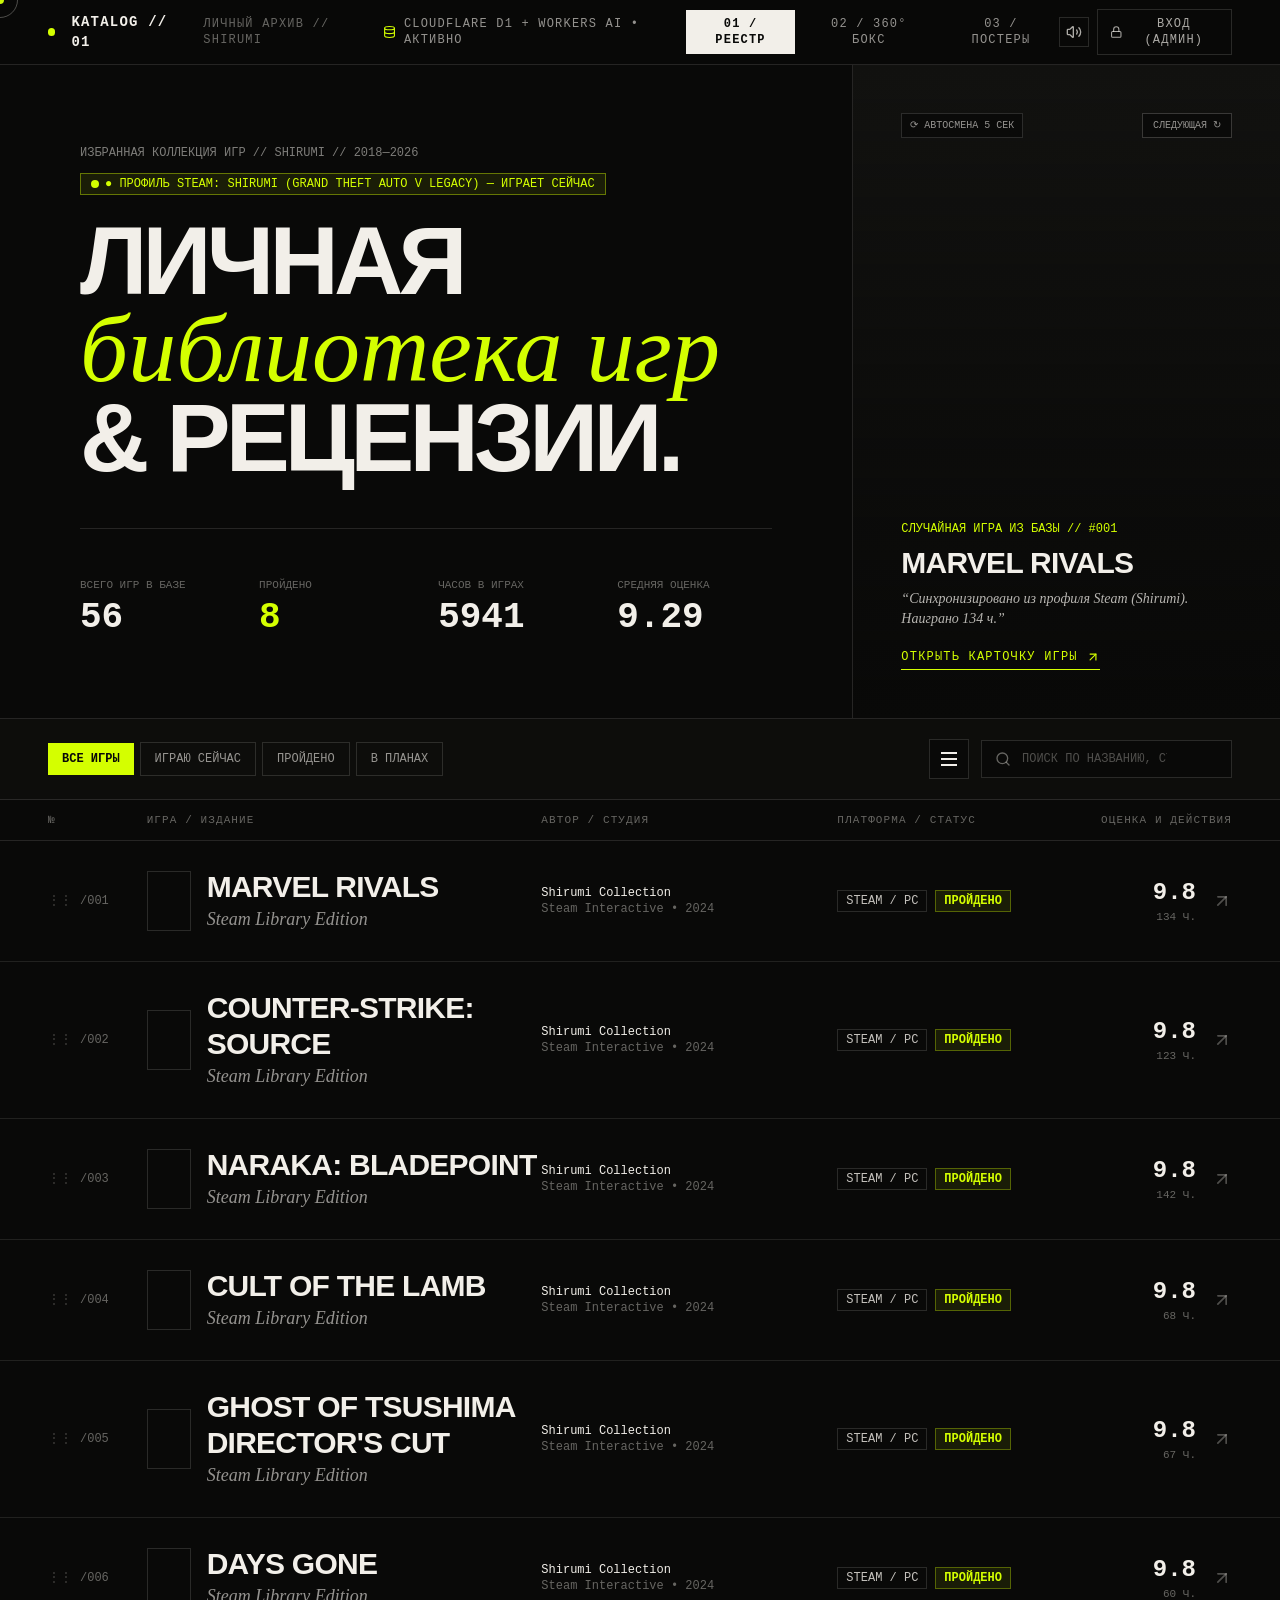
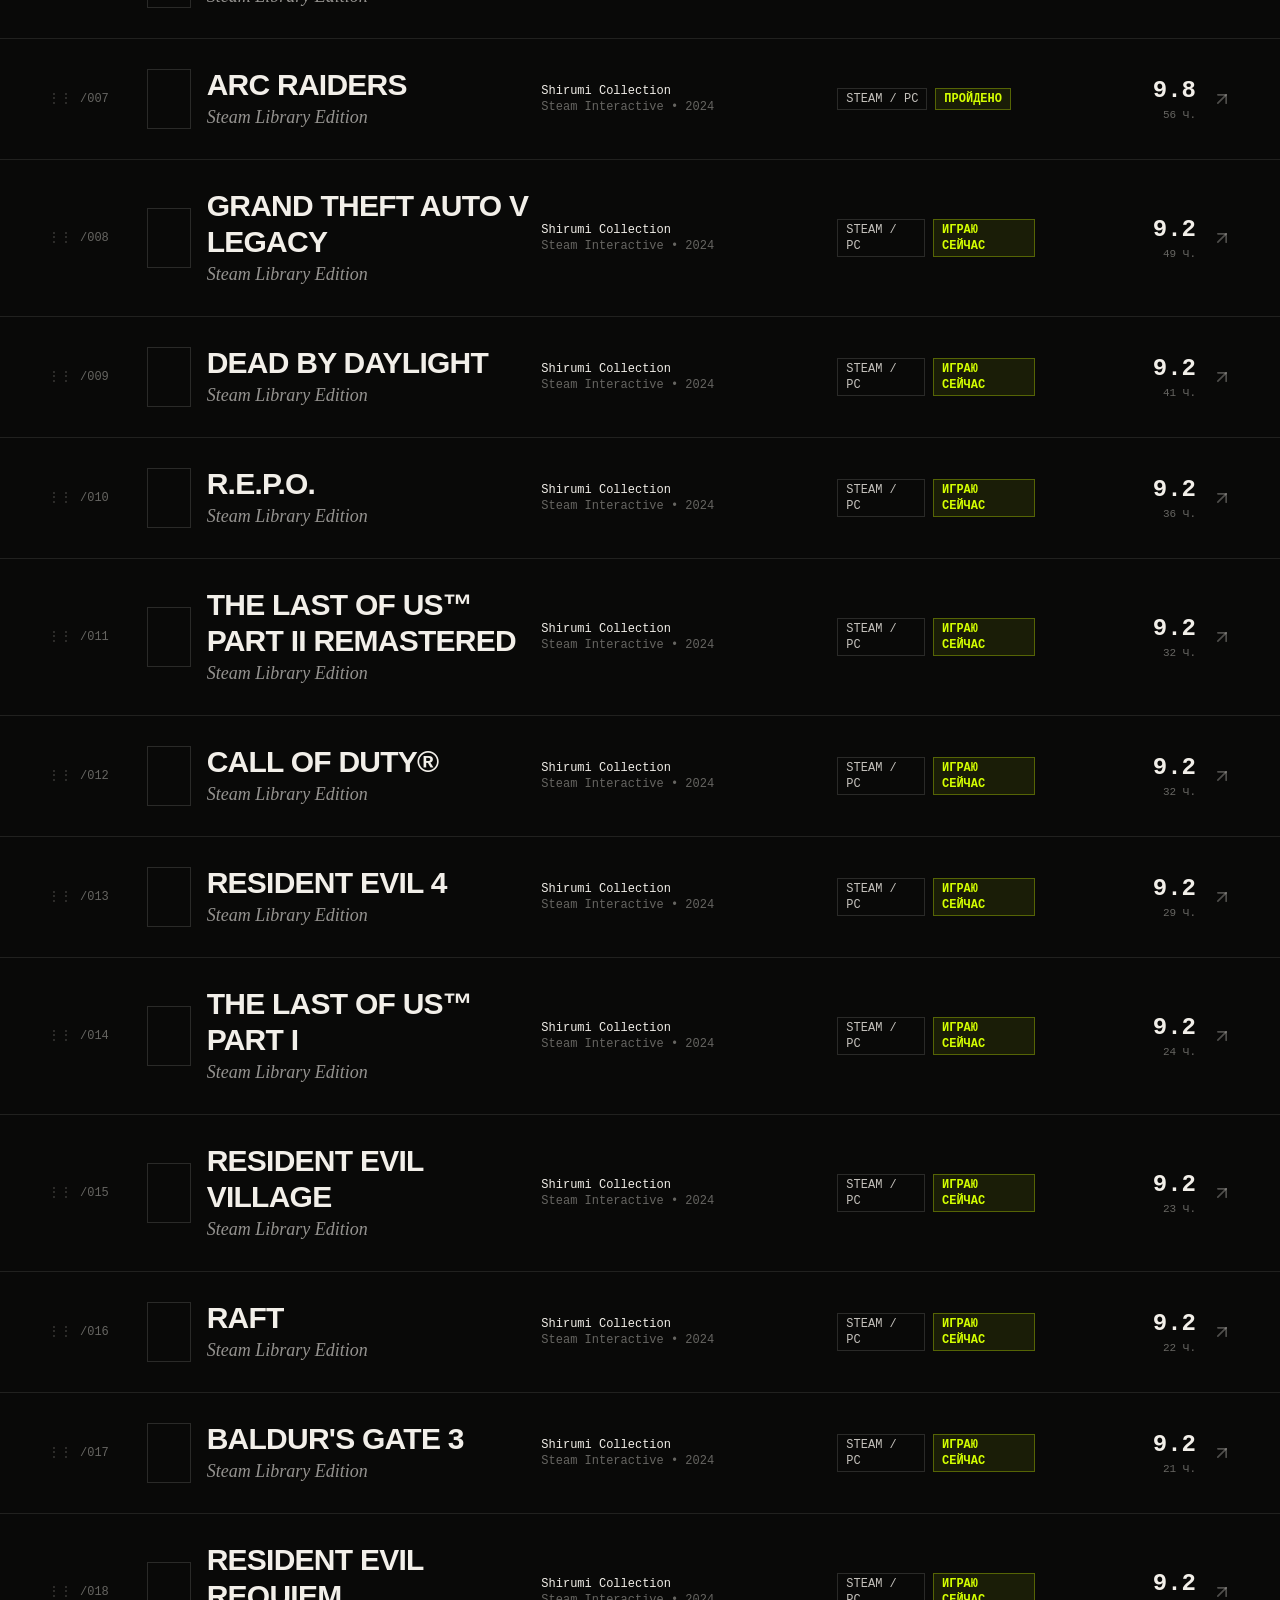
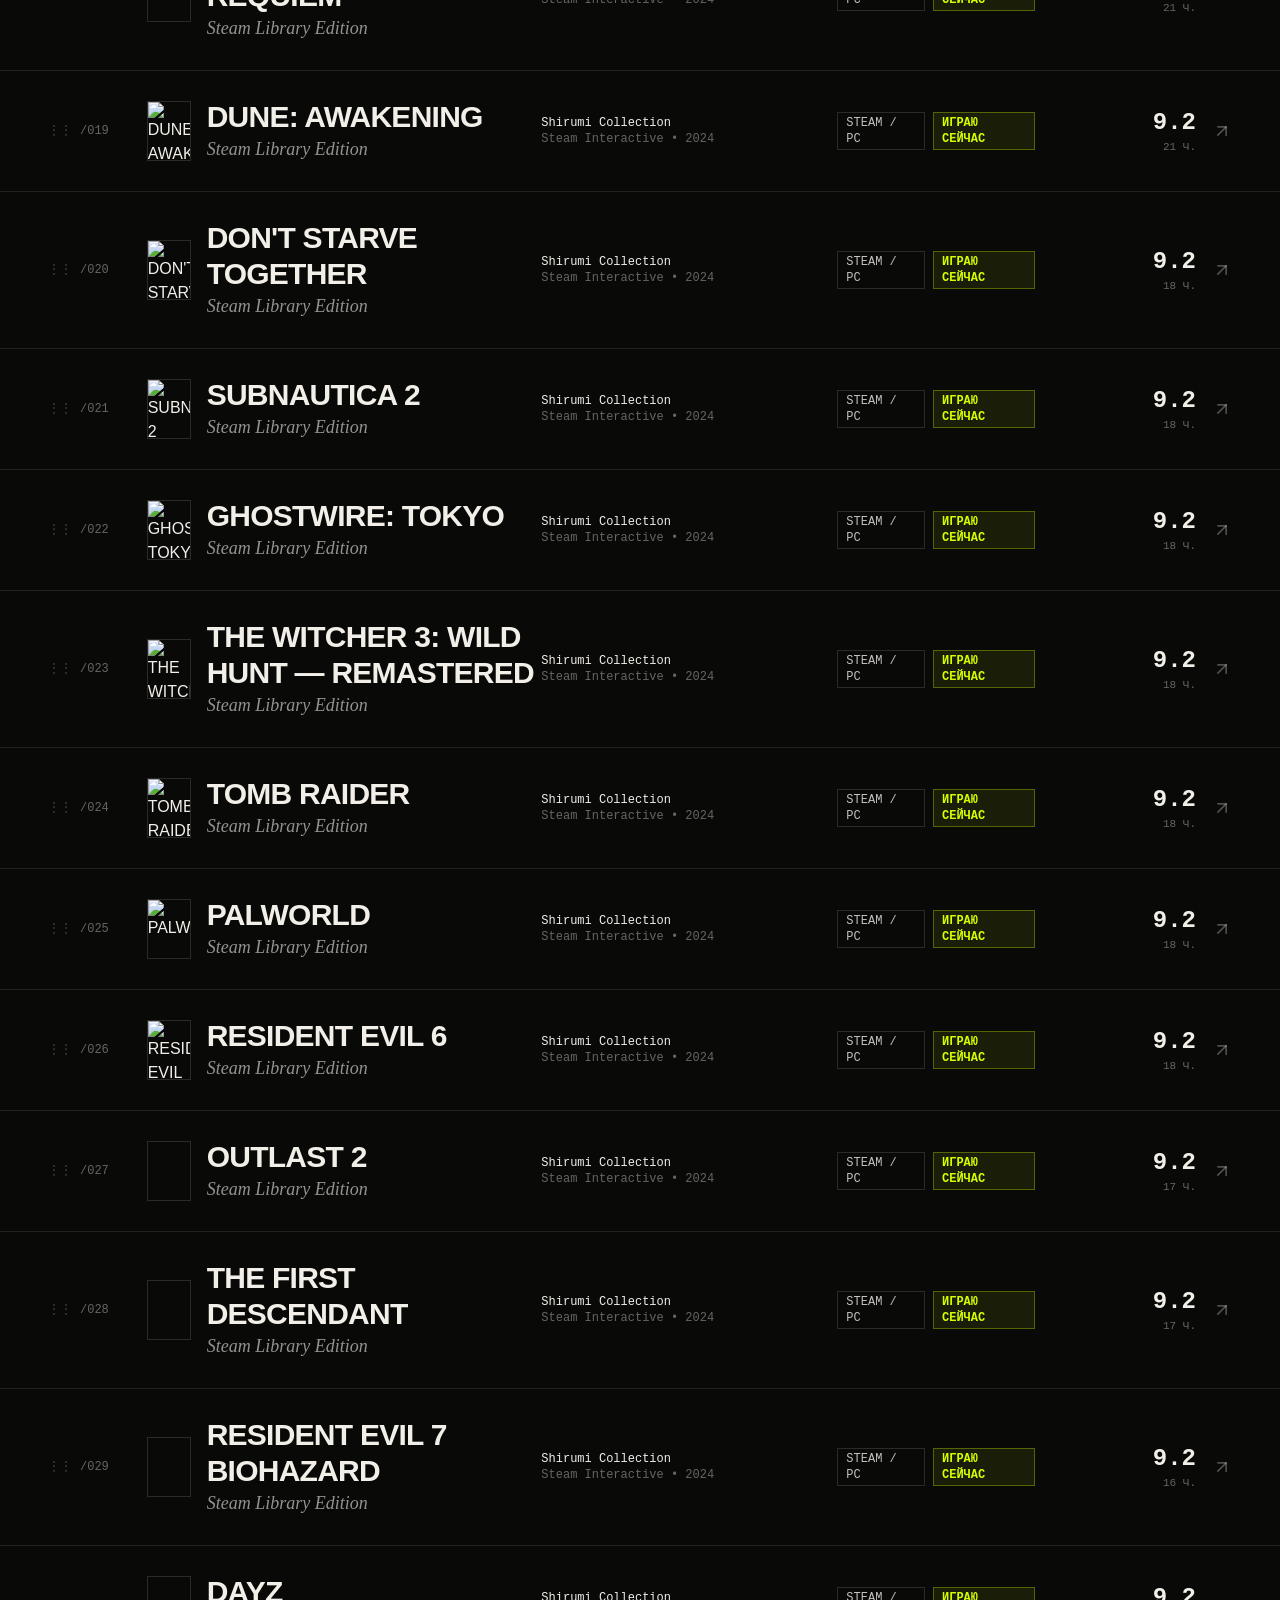
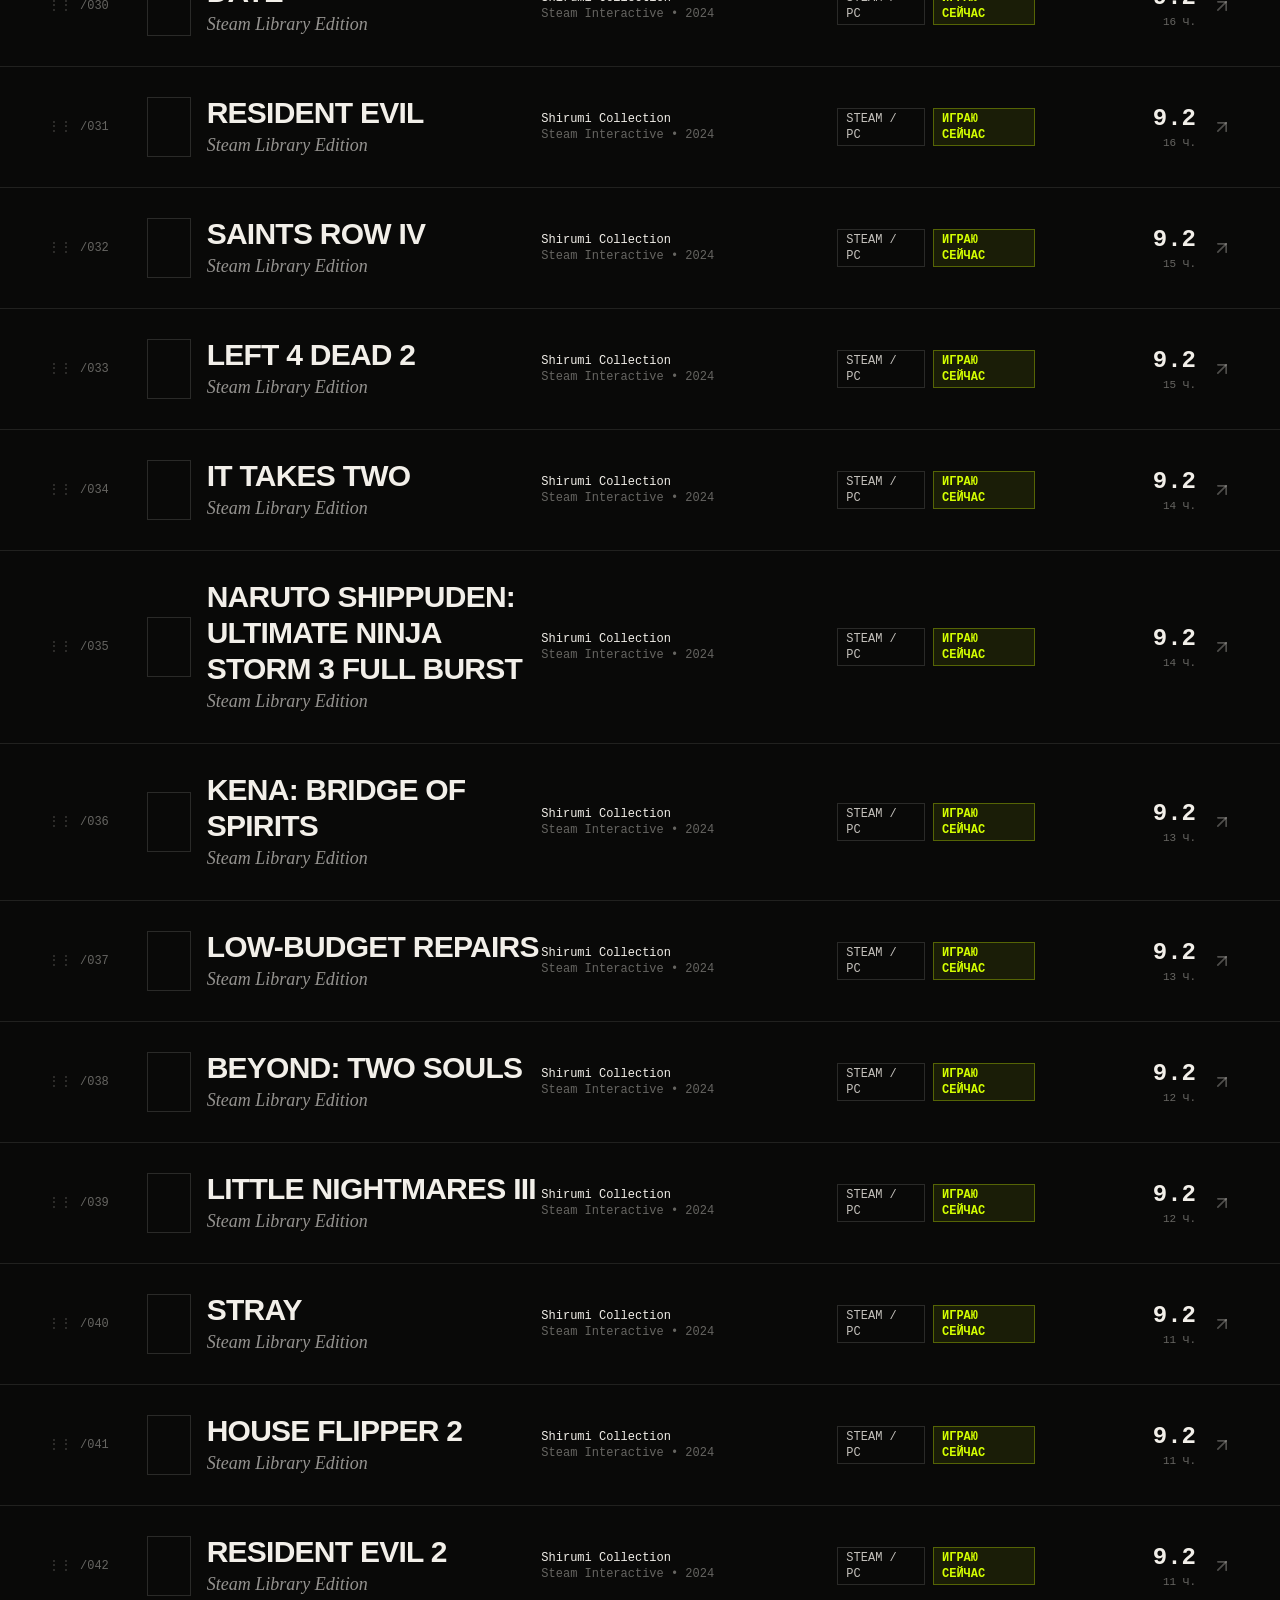
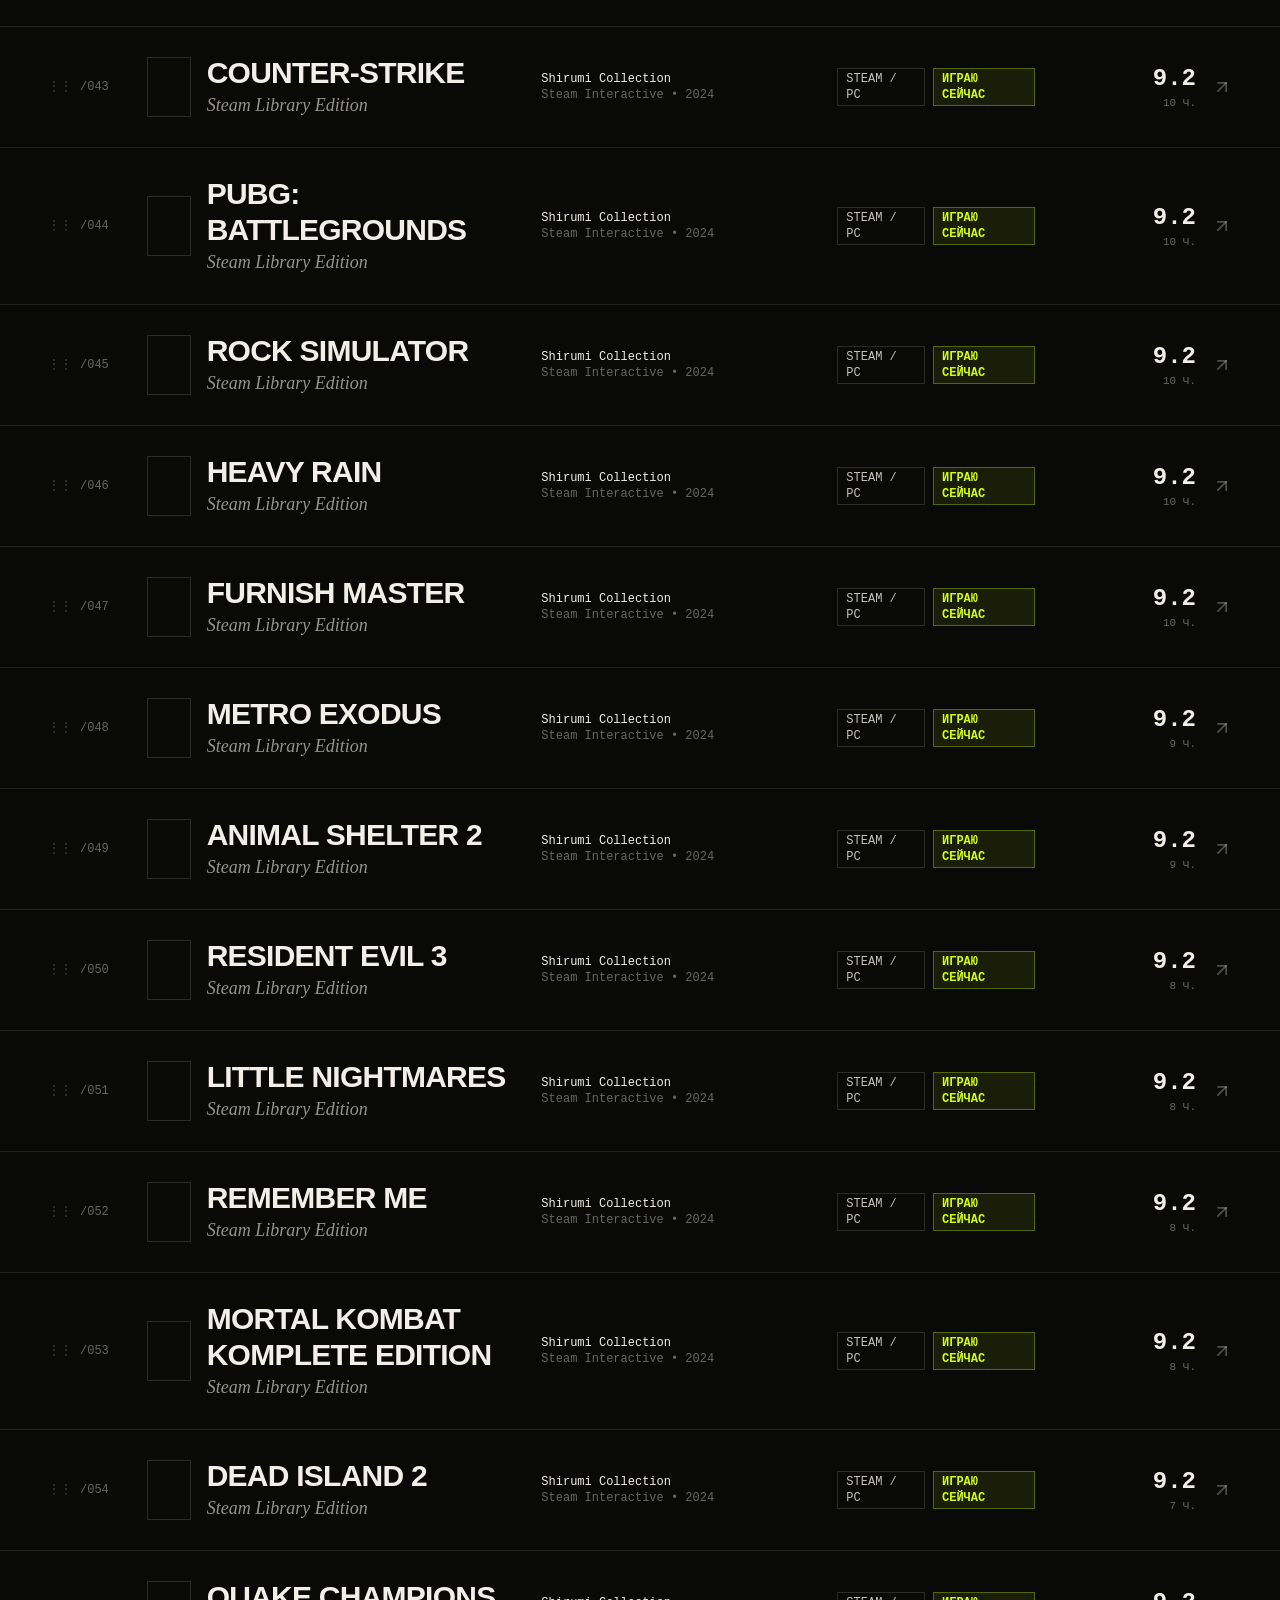
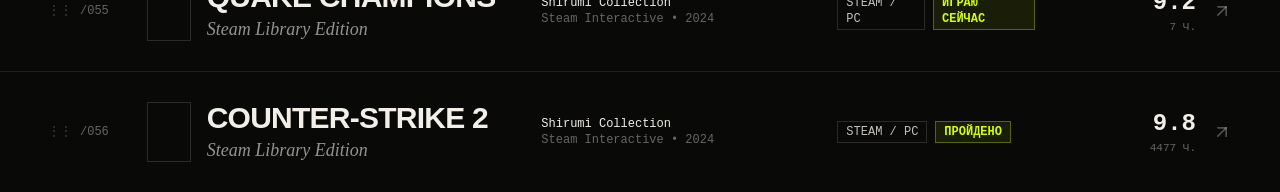
==== commit 9f1643b3: "fix: remove client 2077 fallback, autofill reads filled wrapper" ====
--- a/index.html
+++ b/index.html
@@ -7,7 +7,7 @@
     <meta name="referrer" content="strict-origin-when-cross-origin" />
     <link rel="icon" type="image/svg+xml" href="/favicon.svg" />
     <title>KATALOG // 01 — SHIRUMI</title>
-    <script type="module" crossorigin src="/assets/index-BentB-47.js"></script>
+    <script type="module" crossorigin src="/assets/index-C44X5VHI.js"></script>
     <link rel="stylesheet" crossorigin href="/assets/index-_5pxqxOn.css">
   </head>
   <body class="bg-[#090908] text-[#F2EFE9] antialiased m-0 p-0" style="background-color:#090908;color:#F2EFE9;">
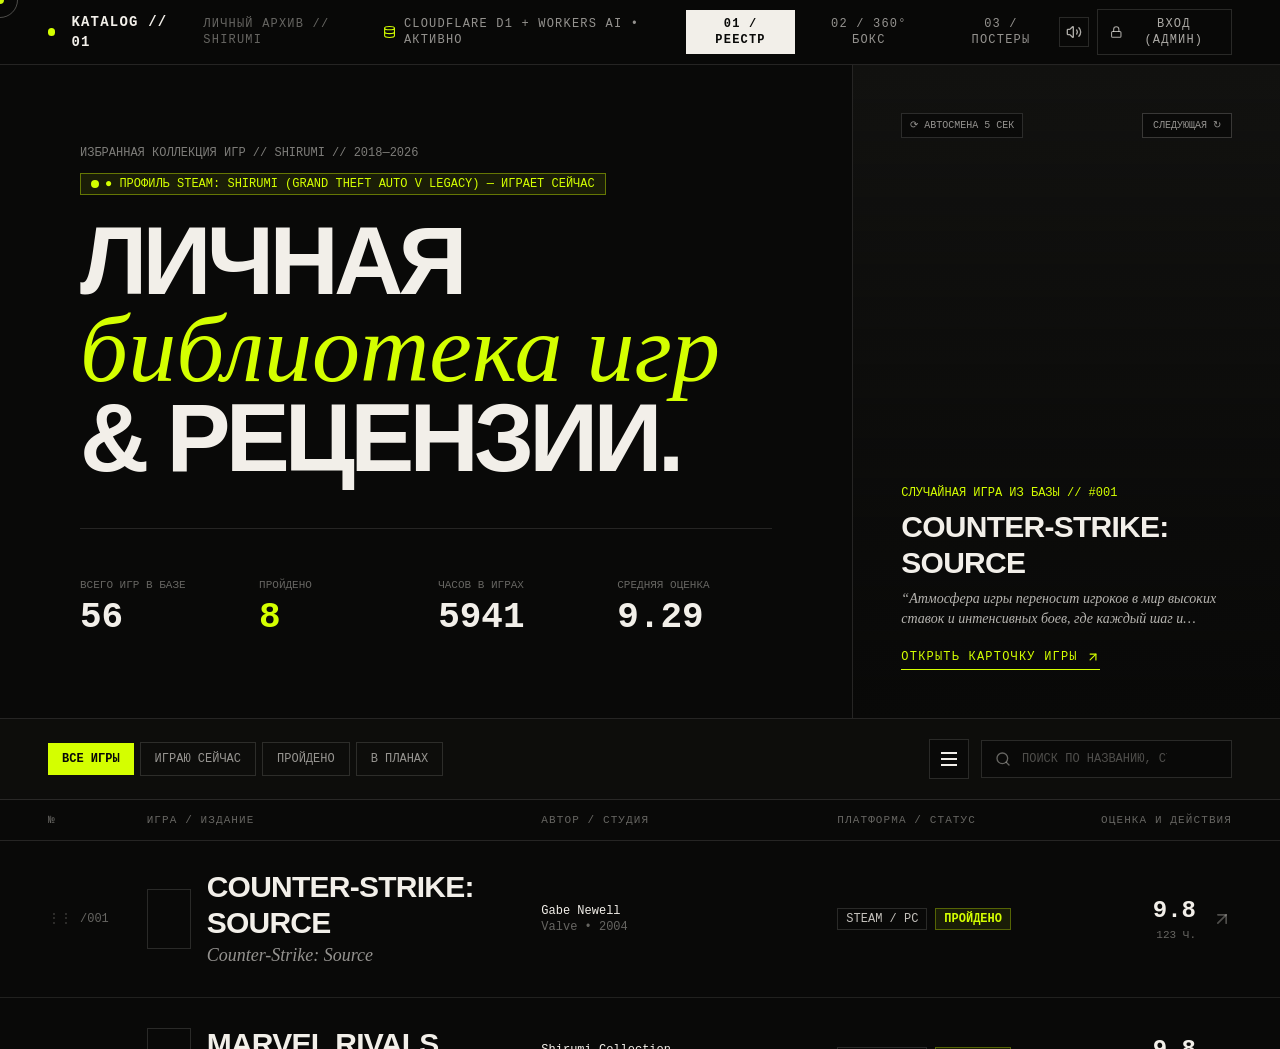
==== commit c64f1fc7: "feat(v3.20.1): cursor none, 3-state presence badge, russian AI retry" ====
--- a/index.html
+++ b/index.html
@@ -7,8 +7,8 @@
     <meta name="referrer" content="strict-origin-when-cross-origin" />
     <link rel="icon" type="image/svg+xml" href="/favicon.svg" />
     <title>KATALOG // 01 — SHIRUMI</title>
-    <script type="module" crossorigin src="/assets/index-C44X5VHI.js"></script>
-    <link rel="stylesheet" crossorigin href="/assets/index-_5pxqxOn.css">
+    <script type="module" crossorigin src="/assets/index-CertmOLf.js"></script>
+    <link rel="stylesheet" crossorigin href="/assets/index-3HicXzPs.css">
   </head>
   <body class="bg-[#090908] text-[#F2EFE9] antialiased m-0 p-0" style="background-color:#090908;color:#F2EFE9;">
     <div id="root"></div>
--- a/assets/index-3HicXzPs.css
+++ b/assets/index-3HicXzPs.css
@@ -0,0 +1,2 @@
+/*! tailwindcss v4.3.5 | MIT License | https://tailwindcss.com */
+@layer properties{@supports (((-webkit-hyphens:none)) and (not (margin-trim:block))) or ((-moz-orient:inline) and (not (color:rgb(from red r g b)))){*,:before,:after,::backdrop{--tw-translate-x:0;--tw-translate-y:0;--tw-translate-z:0;--tw-scale-x:1;--tw-scale-y:1;--tw-scale-z:1;--tw-rotate-x:initial;--tw-rotate-y:initial;--tw-rotate-z:initial;--tw-skew-x:initial;--tw-skew-y:initial;--tw-space-y-reverse:0;--tw-divide-y-reverse:0;--tw-border-style:solid;--tw-gradient-position:initial;--tw-gradient-from:#0000;--tw-gradient-via:#0000;--tw-gradient-to:#0000;--tw-gradient-stops:initial;--tw-gradient-via-stops:initial;--tw-gradient-from-position:0%;--tw-gradient-via-position:50%;--tw-gradient-to-position:100%;--tw-leading:initial;--tw-font-weight:initial;--tw-tracking:initial;--tw-shadow:0 0 #0000;--tw-shadow-color:initial;--tw-shadow-alpha:100%;--tw-inset-shadow:0 0 #0000;--tw-inset-shadow-color:initial;--tw-inset-shadow-alpha:100%;--tw-ring-color:initial;--tw-ring-shadow:0 0 #0000;--tw-inset-ring-color:initial;--tw-inset-ring-shadow:0 0 #0000;--tw-ring-inset:initial;--tw-ring-offset-width:0px;--tw-ring-offset-color:#fff;--tw-ring-offset-shadow:0 0 #0000;--tw-backdrop-blur:initial;--tw-backdrop-brightness:initial;--tw-backdrop-contrast:initial;--tw-backdrop-grayscale:initial;--tw-backdrop-hue-rotate:initial;--tw-backdrop-invert:initial;--tw-backdrop-opacity:initial;--tw-backdrop-saturate:initial;--tw-backdrop-sepia:initial;--tw-duration:initial}}}@layer theme{:root,:host{--font-sans:-apple-system, BlinkMacSystemFont, "Segoe UI", Roboto, "Helvetica Neue", "Noto Sans", Arial, sans-serif, "Apple Color Emoji", "Segoe UI Emoji", "Segoe UI Symbol", "Noto Color Emoji";--font-mono:ui-monospace, SFMono-Regular, Menlo, Monaco, Consolas, "Liberation Mono", "Courier New", monospace;--color-red-400:oklch(70.4% .191 22.216);--color-red-500:oklch(63.7% .237 25.331);--color-amber-400:oklch(82.8% .189 84.429);--color-black:#000;--color-white:#fff;--spacing:.25rem;--container-md:28rem;--container-xl:36rem;--container-2xl:42rem;--container-4xl:56rem;--text-xs:.75rem;--text-xs--line-height:calc(1 / .75);--text-sm:.875rem;--text-sm--line-height:calc(1.25 / .875);--text-lg:1.125rem;--text-lg--line-height:calc(1.75 / 1.125);--text-xl:1.25rem;--text-xl--line-height:calc(1.75 / 1.25);--text-2xl:1.5rem;--text-2xl--line-height:calc(2 / 1.5);--text-3xl:1.875rem;--text-3xl--line-height:calc(2.25 / 1.875);--text-4xl:2.25rem;--text-4xl--line-height:calc(2.5 / 2.25);--text-5xl:3rem;--text-5xl--line-height:1;--text-7xl:4.5rem;--text-7xl--line-height:1;--text-8xl:6rem;--text-8xl--line-height:1;--text-9xl:8rem;--text-9xl--line-height:1;--font-weight-normal:400;--font-weight-bold:700;--font-weight-extrabold:800;--tracking-tighter:-.05em;--tracking-tight:-.025em;--tracking-normal:0em;--tracking-wider:.05em;--tracking-widest:.1em;--leading-snug:1.375;--leading-relaxed:1.625;--animate-ping:ping 1s cubic-bezier(0, 0, .2, 1) infinite;--animate-pulse:pulse 2s cubic-bezier(.4, 0, .6, 1) infinite;--blur-sm:8px;--blur-md:12px;--default-transition-duration:.15s;--default-transition-timing-function:cubic-bezier(.4, 0, .2, 1);--default-font-family:var(--font-sans);--default-mono-font-family:var(--font-mono)}}@layer base{*,:after,:before,::backdrop{box-sizing:border-box;border:0 solid;margin:0;padding:0}::file-selector-button{box-sizing:border-box;border:0 solid;margin:0;padding:0}html,:host{-webkit-text-size-adjust:100%;tab-size:4;line-height:1.5;font-family:var(--default-font-family,-apple-system, BlinkMacSystemFont, "Segoe UI", Roboto, "Helvetica Neue", "Noto Sans", Arial, sans-serif, "Apple Color Emoji", "Segoe UI Emoji", "Segoe UI Symbol", "Noto Color Emoji");font-feature-settings:var(--default-font-feature-settings,normal);font-variation-settings:var(--default-font-variation-settings,normal);-webkit-tap-highlight-color:transparent}hr{height:0;color:inherit;border-top-width:1px}abbr:where([title]){-webkit-text-decoration:underline dotted;text-decoration:underline dotted}h1,h2,h3,h4,h5,h6{font-size:inherit;font-weight:inherit}a{color:inherit;-webkit-text-decoration:inherit;-webkit-text-decoration:inherit;-webkit-text-decoration:inherit;-webkit-text-decoration:inherit;text-decoration:inherit}b,strong{font-weight:bolder}code,kbd,samp,pre{font-family:var(--default-mono-font-family,ui-monospace, SFMono-Regular, Menlo, Monaco, Consolas, "Liberation Mono", "Courier New", monospace);font-feature-settings:var(--default-mono-font-feature-settings,normal);font-variation-settings:var(--default-mono-font-variation-settings,normal);font-size:1em}small{font-size:80%}sub,sup{vertical-align:baseline;font-size:75%;line-height:0;position:relative}sub{bottom:-.25em}sup{top:-.5em}table{text-indent:0;border-color:inherit;border-collapse:collapse}:-moz-focusring:where(:not(iframe)){outline:auto}progress{vertical-align:baseline}summary{display:list-item}ol,ul,menu{list-style:none}img,svg,video,canvas,audio,iframe,embed,object{vertical-align:middle;display:block}img,video{max-width:100%;height:auto}button,input,select,optgroup,textarea{font:inherit;font-feature-settings:inherit;font-variation-settings:inherit;letter-spacing:inherit;color:inherit;opacity:1;background-color:#0000;border-radius:0}::file-selector-button{font:inherit;font-feature-settings:inherit;font-variation-settings:inherit;letter-spacing:inherit;color:inherit;opacity:1;background-color:#0000;border-radius:0}:where(select:is([multiple],[size])) optgroup{font-weight:bolder}:where(select:is([multiple],[size])) optgroup option{padding-inline-start:20px}::file-selector-button{margin-inline-end:4px}::placeholder{opacity:1}@supports (not ((-webkit-appearance:-apple-pay-button))) or (contain-intrinsic-size:1px){::placeholder{color:currentColor}@supports (color:color-mix(in lab, red, red)){::placeholder{color:color-mix(in oklab, currentcolor 50%, transparent)}}}textarea{resize:vertical}::-webkit-search-decoration{-webkit-appearance:none}::-webkit-date-and-time-value{min-height:1lh;text-align:inherit}::-webkit-datetime-edit{display:inline-flex}::-webkit-datetime-edit-fields-wrapper{padding:0}::-webkit-datetime-edit{padding-block:0}::-webkit-datetime-edit-year-field{padding-block:0}::-webkit-datetime-edit-month-field{padding-block:0}::-webkit-datetime-edit-day-field{padding-block:0}::-webkit-datetime-edit-hour-field{padding-block:0}::-webkit-datetime-edit-minute-field{padding-block:0}::-webkit-datetime-edit-second-field{padding-block:0}::-webkit-datetime-edit-millisecond-field{padding-block:0}::-webkit-datetime-edit-meridiem-field{padding-block:0}::-webkit-calendar-picker-indicator{line-height:1}:-moz-ui-invalid{box-shadow:none}button,input:where([type=button],[type=reset],[type=submit]){appearance:button}::file-selector-button{appearance:button}::-webkit-inner-spin-button{height:auto}::-webkit-outer-spin-button{height:auto}[hidden]:where(:not([hidden=until-found])){display:none!important}}@layer components;@layer utilities{.pointer-events-none{pointer-events:none}.absolute{position:absolute}.fixed{position:fixed}.relative{position:relative}.sticky{position:sticky}.inset-0{inset:0}.top-0{top:0}.top-1\/2{top:50%}.top-2\.5{top:calc(var(--spacing) * 2.5)}.top-3{top:calc(var(--spacing) * 3)}.top-4{top:calc(var(--spacing) * 4)}.top-full{top:100%}.right-0{right:0}.right-2\.5{right:calc(var(--spacing) * 2.5)}.right-3{right:calc(var(--spacing) * 3)}.right-4{right:calc(var(--spacing) * 4)}.bottom-0{bottom:0}.bottom-2\.5{bottom:calc(var(--spacing) * 2.5)}.bottom-4{bottom:calc(var(--spacing) * 4)}.left-0{left:0}.left-1\/2{left:50%}.left-2\.5{left:calc(var(--spacing) * 2.5)}.left-3{left:calc(var(--spacing) * 3)}.left-3\.5{left:calc(var(--spacing) * 3.5)}.left-4{left:calc(var(--spacing) * 4)}.z-10{z-index:10}.z-20{z-index:20}.z-40{z-index:40}.z-50{z-index:50}.z-\[119\]{z-index:119}.z-\[120\]{z-index:120}.col-span-1{grid-column:span 1/span 1}.col-span-2{grid-column:span 2/span 2}.col-span-3{grid-column:span 3/span 3}.col-span-4{grid-column:span 4/span 4}.m-0{margin:0}.my-12{margin-block:calc(var(--spacing) * 12)}.-mt-1{margin-top:calc(var(--spacing) * -1)}.-mt-4\.5{margin-top:calc(var(--spacing) * -4.5)}.-mt-28{margin-top:calc(var(--spacing) * -28)}.mt-1{margin-top:var(--spacing)}.mt-1\.5{margin-top:calc(var(--spacing) * 1.5)}.mt-2{margin-top:calc(var(--spacing) * 2)}.mt-3{margin-top:calc(var(--spacing) * 3)}.mt-4{margin-top:calc(var(--spacing) * 4)}.mt-5{margin-top:calc(var(--spacing) * 5)}.mt-6{margin-top:calc(var(--spacing) * 6)}.mt-8{margin-top:calc(var(--spacing) * 8)}.mt-12{margin-top:calc(var(--spacing) * 12)}.mb-1{margin-bottom:var(--spacing)}.mb-2{margin-bottom:calc(var(--spacing) * 2)}.mb-4{margin-bottom:calc(var(--spacing) * 4)}.mb-6{margin-bottom:calc(var(--spacing) * 6)}.mb-auto{margin-bottom:auto}.-ml-1{margin-left:calc(var(--spacing) * -1)}.-ml-4\.5{margin-left:calc(var(--spacing) * -4.5)}.-ml-28{margin-left:calc(var(--spacing) * -28)}.ml-2{margin-left:calc(var(--spacing) * 2)}.ml-auto{margin-left:auto}.line-clamp-2{-webkit-line-clamp:2;-webkit-box-orient:vertical;display:-webkit-box;overflow:hidden}.block{display:block}.flex{display:flex}.grid{display:grid}.hidden{display:none}.inline-block{display:inline-block}.inline-flex{display:inline-flex}.aspect-\[3\/4\]{aspect-ratio:3/4}.h-0\.5{height:calc(var(--spacing) * .5)}.h-2{height:calc(var(--spacing) * 2)}.h-3\.5{height:calc(var(--spacing) * 3.5)}.h-4{height:calc(var(--spacing) * 4)}.h-5{height:calc(var(--spacing) * 5)}.h-8{height:calc(var(--spacing) * 8)}.h-9{height:calc(var(--spacing) * 9)}.h-10{height:calc(var(--spacing) * 10)}.h-11{height:calc(var(--spacing) * 11)}.h-15{height:calc(var(--spacing) * 15)}.h-16{height:calc(var(--spacing) * 16)}.h-52{height:calc(var(--spacing) * 52)}.h-56{height:calc(var(--spacing) * 56)}.h-\[370px\]{height:370px}.h-full{height:100%}.max-h-64{max-height:calc(var(--spacing) * 64)}.max-h-72{max-height:calc(var(--spacing) * 72)}.max-h-\[90vh\]{max-height:90vh}.max-h-\[92vh\]{max-height:92vh}.max-h-\[320px\]{max-height:320px}.min-h-\[340px\]{min-height:340px}.min-h-\[420px\]{min-height:420px}.min-h-\[540px\]{min-height:540px}.min-h-screen{min-height:100vh}.w-2{width:calc(var(--spacing) * 2)}.w-3\.5{width:calc(var(--spacing) * 3.5)}.w-4{width:calc(var(--spacing) * 4)}.w-5{width:calc(var(--spacing) * 5)}.w-8{width:calc(var(--spacing) * 8)}.w-9{width:calc(var(--spacing) * 9)}.w-10{width:calc(var(--spacing) * 10)}.w-11{width:calc(var(--spacing) * 11)}.w-12{width:calc(var(--spacing) * 12)}.w-16{width:calc(var(--spacing) * 16)}.w-52{width:calc(var(--spacing) * 52)}.w-56{width:calc(var(--spacing) * 56)}.w-\[36px\]{width:36px}.w-\[260px\]{width:260px}.w-full{width:100%}.max-w-2xl{max-width:var(--container-2xl)}.max-w-4xl{max-width:var(--container-4xl)}.max-w-md{max-width:var(--container-md)}.max-w-xl{max-width:var(--container-xl)}.min-w-0{min-width:0}.min-w-\[200px\]{min-width:200px}.flex-1{flex:1}.shrink-0{flex-shrink:0}.-translate-y-1\/2{--tw-translate-y:calc(calc(1 / 2 * 100%) * -1);translate:var(--tw-translate-x) var(--tw-translate-y)}.scale-95{--tw-scale-x:95%;--tw-scale-y:95%;--tw-scale-z:95%;scale:var(--tw-scale-x) var(--tw-scale-y)}.scale-\[0\.99\]{scale:.99}.transform{transform:var(--tw-rotate-x, ) var(--tw-rotate-y, ) var(--tw-rotate-z, ) var(--tw-skew-x, ) var(--tw-skew-y, )}.animate-ping{animation:var(--animate-ping)}.animate-pulse{animation:var(--animate-pulse)}.cursor-grab{cursor:grab}.cursor-pointer{cursor:pointer}.grid-cols-1{grid-template-columns:repeat(1,minmax(0,1fr))}.grid-cols-2{grid-template-columns:repeat(2,minmax(0,1fr))}.grid-cols-3{grid-template-columns:repeat(3,minmax(0,1fr))}.grid-cols-4{grid-template-columns:repeat(4,minmax(0,1fr))}.flex-col{flex-direction:column}.flex-wrap{flex-wrap:wrap}.items-center{align-items:center}.items-stretch{align-items:stretch}.justify-between{justify-content:space-between}.justify-center{justify-content:center}.justify-end{justify-content:flex-end}.gap-1{gap:var(--spacing)}.gap-1\.5{gap:calc(var(--spacing) * 1.5)}.gap-2{gap:calc(var(--spacing) * 2)}.gap-2\.5{gap:calc(var(--spacing) * 2.5)}.gap-3{gap:calc(var(--spacing) * 3)}.gap-4{gap:calc(var(--spacing) * 4)}.gap-5{gap:calc(var(--spacing) * 5)}.gap-6{gap:calc(var(--spacing) * 6)}.gap-12{gap:calc(var(--spacing) * 12)}:where(.space-y-1>:not(:last-child)){--tw-space-y-reverse:0;margin-block-start:calc(var(--spacing) * var(--tw-space-y-reverse));margin-block-end:calc(var(--spacing) * calc(1 - var(--tw-space-y-reverse)))}:where(.space-y-2>:not(:last-child)){--tw-space-y-reverse:0;margin-block-start:calc(calc(var(--spacing) * 2) * var(--tw-space-y-reverse));margin-block-end:calc(calc(var(--spacing) * 2) * calc(1 - var(--tw-space-y-reverse)))}:where(.space-y-3>:not(:last-child)){--tw-space-y-reverse:0;margin-block-start:calc(calc(var(--spacing) * 3) * var(--tw-space-y-reverse));margin-block-end:calc(calc(var(--spacing) * 3) * calc(1 - var(--tw-space-y-reverse)))}:where(.space-y-4>:not(:last-child)){--tw-space-y-reverse:0;margin-block-start:calc(calc(var(--spacing) * 4) * var(--tw-space-y-reverse));margin-block-end:calc(calc(var(--spacing) * 4) * calc(1 - var(--tw-space-y-reverse)))}:where(.space-y-5>:not(:last-child)){--tw-space-y-reverse:0;margin-block-start:calc(calc(var(--spacing) * 5) * var(--tw-space-y-reverse));margin-block-end:calc(calc(var(--spacing) * 5) * calc(1 - var(--tw-space-y-reverse)))}:where(.space-y-6>:not(:last-child)){--tw-space-y-reverse:0;margin-block-start:calc(calc(var(--spacing) * 6) * var(--tw-space-y-reverse));margin-block-end:calc(calc(var(--spacing) * 6) * calc(1 - var(--tw-space-y-reverse)))}:where(.divide-y>:not(:last-child)){--tw-divide-y-reverse:0;border-bottom-style:var(--tw-border-style);border-top-style:var(--tw-border-style);border-top-width:calc(1px * var(--tw-divide-y-reverse));border-bottom-width:calc(1px * calc(1 - var(--tw-divide-y-reverse)))}:where(.divide-\[\#F2EFE9\]\/10>:not(:last-child)){border-color:oklab(95.2787% .000815392 .00858313/.1)}.truncate{text-overflow:ellipsis;white-space:nowrap;overflow:hidden}.overflow-hidden{overflow:hidden}.overflow-x-hidden{overflow-x:hidden}.overflow-y-auto{overflow-y:auto}.rounded-full{border-radius:2147483647px}.border{border-style:var(--tw-border-style);border-width:1px}.border-4{border-style:var(--tw-border-style);border-width:4px}.border-t-2{border-top-style:var(--tw-border-style);border-top-width:2px}.border-b{border-bottom-style:var(--tw-border-style);border-bottom-width:1px}.border-l-2{border-left-style:var(--tw-border-style);border-left-width:2px}.border-\[\#38BDF8\]\/40{border-color:oklab(75.3513% -.0842999 -.110505/.4)}.border-\[\#38BDF8\]\/50{border-color:oklab(75.3513% -.0842999 -.110505/.5)}.border-\[\#F2EFE9\]\/15{border-color:oklab(95.2787% .000815392 .00858313/.15)}.border-\[\#F2EFE9\]\/20{border-color:oklab(95.2787% .000815392 .00858313/.2)}.border-\[\#F2EFE9\]\/30{border-color:oklab(95.2787% .000815392 .00858313/.3)}.border-black\/50{border-color:#00000080}@supports (color:color-mix(in lab, red, red)){.border-black\/50{border-color:color-mix(in oklab, var(--color-black) 50%, transparent)}}.border-red-500{border-color:var(--color-red-500)}.border-red-500\/40{border-color:#fb2c3666}@supports (color:color-mix(in lab, red, red)){.border-red-500\/40{border-color:color-mix(in oklab, var(--color-red-500) 40%, transparent)}}.border-red-500\/50{border-color:#fb2c3680}@supports (color:color-mix(in lab, red, red)){.border-red-500\/50{border-color:color-mix(in oklab, var(--color-red-500) 50%, transparent)}}.border-white\/15{border-color:#ffffff26}@supports (color:color-mix(in lab, red, red)){.border-white\/15{border-color:color-mix(in oklab, var(--color-white) 15%, transparent)}}.border-white\/20{border-color:#fff3}@supports (color:color-mix(in lab, red, red)){.border-white\/20{border-color:color-mix(in oklab, var(--color-white) 20%, transparent)}}.border-white\/30{border-color:#ffffff4d}@supports (color:color-mix(in lab, red, red)){.border-white\/30{border-color:color-mix(in oklab, var(--color-white) 30%, transparent)}}.bg-\[\#0D0D0B\]{background-color:#0d0d0b}.bg-\[\#38BDF8\]{background-color:#38bdf8}.bg-\[\#38BDF8\]\/10{background-color:oklab(75.3513% -.0842999 -.110505/.1)}.bg-\[\#111\]{background-color:#111}.bg-\[\#090908\]{background-color:#090908}.bg-\[\#090908\]\/10{background-color:oklab(13.9306% -.000677448 .00225779/.1)}.bg-\[\#090908\]\/75{background-color:oklab(13.9306% -.000677448 .00225779/.75)}.bg-\[\#090908\]\/85{background-color:oklab(13.9306% -.000677448 .00225779/.85)}.bg-\[\#090908\]\/90{background-color:oklab(13.9306% -.000677448 .00225779/.9)}.bg-\[\#121210\]{background-color:#121210}.bg-\[\#141412\]{background-color:#141412}.bg-\[\#151513\]{background-color:#151513}.bg-\[\#161614\]{background-color:#161614}.bg-\[\#F2EFE9\]{background-color:#f2efe9}.bg-\[var\(--accent-color\)\]\/10{background-color:var(--accent-color)}@supports (color:color-mix(in lab, red, red)){.bg-\[var\(--accent-color\)\]\/10{background-color:color-mix(in oklab, var(--accent-color) 10%, transparent)}}.bg-black\/70{background-color:#000000b3}@supports (color:color-mix(in lab, red, red)){.bg-black\/70{background-color:color-mix(in oklab, var(--color-black) 70%, transparent)}}.bg-black\/85{background-color:#000000d9}@supports (color:color-mix(in lab, red, red)){.bg-black\/85{background-color:color-mix(in oklab, var(--color-black) 85%, transparent)}}.bg-current{background-color:currentColor}.bg-red-500{background-color:var(--color-red-500)}.bg-red-500\/10{background-color:#fb2c361a}@supports (color:color-mix(in lab, red, red)){.bg-red-500\/10{background-color:color-mix(in oklab, var(--color-red-500) 10%, transparent)}}.bg-transparent{background-color:#0000}.bg-gradient-to-t{--tw-gradient-position:to top in oklab;background-image:linear-gradient(var(--tw-gradient-stops))}.from-\[\#090908\]{--tw-gradient-from:#090908;--tw-gradient-stops:var(--tw-gradient-via-stops,var(--tw-gradient-position), var(--tw-gradient-from) var(--tw-gradient-from-position), var(--tw-gradient-to) var(--tw-gradient-to-position))}.from-black\/85{--tw-gradient-from:#000000d9}@supports (color:color-mix(in lab, red, red)){.from-black\/85{--tw-gradient-from:color-mix(in oklab, var(--color-black) 85%, transparent)}}.from-black\/85{--tw-gradient-stops:var(--tw-gradient-via-stops,var(--tw-gradient-position), var(--tw-gradient-from) var(--tw-gradient-from-position), var(--tw-gradient-to) var(--tw-gradient-to-position))}.via-\[\#090908\]\/55{--tw-gradient-via:oklab(13.9306% -.000677448 .00225779/.55);--tw-gradient-via-stops:var(--tw-gradient-position), var(--tw-gradient-from) var(--tw-gradient-from-position), var(--tw-gradient-via) var(--tw-gradient-via-position), var(--tw-gradient-to) var(--tw-gradient-to-position);--tw-gradient-stops:var(--tw-gradient-via-stops)}.via-transparent{--tw-gradient-via:transparent;--tw-gradient-via-stops:var(--tw-gradient-position), var(--tw-gradient-from) var(--tw-gradient-from-position), var(--tw-gradient-via) var(--tw-gradient-via-position), var(--tw-gradient-to) var(--tw-gradient-to-position);--tw-gradient-stops:var(--tw-gradient-via-stops)}.to-black\/30{--tw-gradient-to:#0000004d}@supports (color:color-mix(in lab, red, red)){.to-black\/30{--tw-gradient-to:color-mix(in oklab, var(--color-black) 30%, transparent)}}.to-black\/30{--tw-gradient-stops:var(--tw-gradient-via-stops,var(--tw-gradient-position), var(--tw-gradient-from) var(--tw-gradient-from-position), var(--tw-gradient-to) var(--tw-gradient-to-position))}.to-transparent{--tw-gradient-to:transparent;--tw-gradient-stops:var(--tw-gradient-via-stops,var(--tw-gradient-position), var(--tw-gradient-from) var(--tw-gradient-from-position), var(--tw-gradient-to) var(--tw-gradient-to-position))}.object-cover{object-fit:cover}.p-0{padding:0}.p-1{padding:var(--spacing)}.p-1\.5{padding:calc(var(--spacing) * 1.5)}.p-2{padding:calc(var(--spacing) * 2)}.p-2\.5{padding:calc(var(--spacing) * 2.5)}.p-3{padding:calc(var(--spacing) * 3)}.p-3\.5{padding:calc(var(--spacing) * 3.5)}.p-4{padding:calc(var(--spacing) * 4)}.p-6{padding:calc(var(--spacing) * 6)}.p-8{padding:calc(var(--spacing) * 8)}.px-1\.5{padding-inline:calc(var(--spacing) * 1.5)}.px-2{padding-inline:calc(var(--spacing) * 2)}.px-2\.5{padding-inline:calc(var(--spacing) * 2.5)}.px-3{padding-inline:calc(var(--spacing) * 3)}.px-3\.5{padding-inline:calc(var(--spacing) * 3.5)}.px-4{padding-inline:calc(var(--spacing) * 4)}.px-5{padding-inline:calc(var(--spacing) * 5)}.px-6{padding-inline:calc(var(--spacing) * 6)}.px-12{padding-inline:calc(var(--spacing) * 12)}.py-0\.5{padding-block:calc(var(--spacing) * .5)}.py-1{padding-block:var(--spacing)}.py-1\.5{padding-block:calc(var(--spacing) * 1.5)}.py-2{padding-block:calc(var(--spacing) * 2)}.py-2\.5{padding-block:calc(var(--spacing) * 2.5)}.py-3{padding-block:calc(var(--spacing) * 3)}.py-3\.5{padding-block:calc(var(--spacing) * 3.5)}.py-4{padding-block:calc(var(--spacing) * 4)}.py-5{padding-block:calc(var(--spacing) * 5)}.py-7{padding-block:calc(var(--spacing) * 7)}.py-12{padding-block:calc(var(--spacing) * 12)}.py-24{padding-block:calc(var(--spacing) * 24)}.pt-2{padding-top:calc(var(--spacing) * 2)}.pt-2\.5{padding-top:calc(var(--spacing) * 2.5)}.pt-3{padding-top:calc(var(--spacing) * 3)}.pt-4{padding-top:calc(var(--spacing) * 4)}.pt-6{padding-top:calc(var(--spacing) * 6)}.pt-12{padding-top:calc(var(--spacing) * 12)}.pr-1{padding-right:var(--spacing)}.pr-16{padding-right:calc(var(--spacing) * 16)}.pb-1{padding-bottom:var(--spacing)}.pb-3{padding-bottom:calc(var(--spacing) * 3)}.pl-4{padding-left:calc(var(--spacing) * 4)}.pl-10{padding-left:calc(var(--spacing) * 10)}.text-center{text-align:center}.text-left{text-align:left}.text-right{text-align:right}.font-sans{font-family:var(--font-sans)}.text-2xl{font-size:var(--text-2xl);line-height:var(--tw-leading,var(--text-2xl--line-height))}.text-3xl{font-size:var(--text-3xl);line-height:var(--tw-leading,var(--text-3xl--line-height))}.text-4xl{font-size:var(--text-4xl);line-height:var(--tw-leading,var(--text-4xl--line-height))}.text-5xl{font-size:var(--text-5xl);line-height:var(--tw-leading,var(--text-5xl--line-height))}.text-lg{font-size:var(--text-lg);line-height:var(--tw-leading,var(--text-lg--line-height))}.text-sm{font-size:var(--text-sm);line-height:var(--tw-leading,var(--text-sm--line-height))}.text-xl{font-size:var(--text-xl);line-height:var(--tw-leading,var(--text-xl--line-height))}.text-xs{font-size:var(--text-xs);line-height:var(--tw-leading,var(--text-xs--line-height))}.text-\[8px\]{font-size:8px}.text-\[9px\]{font-size:9px}.text-\[10px\]{font-size:10px}.text-\[11px\]{font-size:11px}.leading-\[0\.88\]{--tw-leading:.88;line-height:.88}.leading-none{--tw-leading:1;line-height:1}.leading-relaxed{--tw-leading:var(--leading-relaxed);line-height:var(--leading-relaxed)}.leading-snug{--tw-leading:var(--leading-snug);line-height:var(--leading-snug)}.font-bold{--tw-font-weight:var(--font-weight-bold);font-weight:var(--font-weight-bold)}.font-extrabold{--tw-font-weight:var(--font-weight-extrabold);font-weight:var(--font-weight-extrabold)}.font-normal{--tw-font-weight:var(--font-weight-normal);font-weight:var(--font-weight-normal)}.tracking-normal{--tw-tracking:var(--tracking-normal);letter-spacing:var(--tracking-normal)}.tracking-tight{--tw-tracking:var(--tracking-tight);letter-spacing:var(--tracking-tight)}.tracking-tighter{--tw-tracking:var(--tracking-tighter);letter-spacing:var(--tracking-tighter)}.tracking-wider{--tw-tracking:var(--tracking-wider);letter-spacing:var(--tracking-wider)}.tracking-widest{--tw-tracking:var(--tracking-widest);letter-spacing:var(--tracking-widest)}.whitespace-nowrap{white-space:nowrap}.text-\[\#38BDF8\]{color:#38bdf8}.text-\[\#090908\]{color:#090908}.text-\[\#F2EFE9\]{color:#f2efe9}.text-\[\#F2EFE9\]\/25{color:oklab(95.2787% .000815392 .00858313/.25)}.text-\[\#F2EFE9\]\/30{color:oklab(95.2787% .000815392 .00858313/.3)}.text-\[\#F2EFE9\]\/40{color:oklab(95.2787% .000815392 .00858313/.4)}.text-\[\#F2EFE9\]\/50{color:oklab(95.2787% .000815392 .00858313/.5)}.text-\[\#F2EFE9\]\/60{color:oklab(95.2787% .000815392 .00858313/.6)}.text-\[\#F2EFE9\]\/70{color:oklab(95.2787% .000815392 .00858313/.7)}.text-\[\#F2EFE9\]\/75{color:oklab(95.2787% .000815392 .00858313/.75)}.text-\[\#F2EFE9\]\/80{color:oklab(95.2787% .000815392 .00858313/.8)}.text-\[\#F2EFE9\]\/90{color:oklab(95.2787% .000815392 .00858313/.9)}.text-amber-400{color:var(--color-amber-400)}.text-red-400{color:var(--color-red-400)}.text-white{color:var(--color-white)}.text-white\/75{color:#ffffffbf}@supports (color:color-mix(in lab, red, red)){.text-white\/75{color:color-mix(in oklab, var(--color-white) 75%, transparent)}}.text-white\/80{color:#fffc}@supports (color:color-mix(in lab, red, red)){.text-white\/80{color:color-mix(in oklab, var(--color-white) 80%, transparent)}}.lowercase{text-transform:lowercase}.uppercase{text-transform:uppercase}.italic{font-style:italic}.antialiased{-webkit-font-smoothing:antialiased;-moz-osx-font-smoothing:grayscale}.opacity-40{opacity:.4}.opacity-55{opacity:.55}.opacity-65{opacity:.65}.mix-blend-difference{mix-blend-mode:difference}.mix-blend-luminosity{mix-blend-mode:luminosity}.shadow-2xl{--tw-shadow:0 25px 50px -12px var(--tw-shadow-color,#00000040);box-shadow:var(--tw-inset-shadow), var(--tw-inset-ring-shadow), var(--tw-ring-offset-shadow), var(--tw-ring-shadow), var(--tw-shadow)}.shadow-lg{--tw-shadow:0 10px 15px -3px var(--tw-shadow-color,#0000001a), 0 4px 6px -4px var(--tw-shadow-color,#0000001a);box-shadow:var(--tw-inset-shadow), var(--tw-inset-ring-shadow), var(--tw-ring-offset-shadow), var(--tw-ring-shadow), var(--tw-shadow)}.ring-2{--tw-ring-shadow:var(--tw-ring-inset, ) 0 0 0 calc(2px + var(--tw-ring-offset-width)) var(--tw-ring-color,currentcolor);box-shadow:var(--tw-inset-shadow), var(--tw-inset-ring-shadow), var(--tw-ring-offset-shadow), var(--tw-ring-shadow), var(--tw-shadow)}.ring-white{--tw-ring-color:var(--color-white)}.backdrop-blur-md{--tw-backdrop-blur:blur(var(--blur-md));-webkit-backdrop-filter:var(--tw-backdrop-blur, ) var(--tw-backdrop-brightness, ) var(--tw-backdrop-contrast, ) var(--tw-backdrop-grayscale, ) var(--tw-backdrop-hue-rotate, ) var(--tw-backdrop-invert, ) var(--tw-backdrop-opacity, ) var(--tw-backdrop-saturate, ) var(--tw-backdrop-sepia, );backdrop-filter:var(--tw-backdrop-blur, ) var(--tw-backdrop-brightness, ) var(--tw-backdrop-contrast, ) var(--tw-backdrop-grayscale, ) var(--tw-backdrop-hue-rotate, ) var(--tw-backdrop-invert, ) var(--tw-backdrop-opacity, ) var(--tw-backdrop-saturate, ) var(--tw-backdrop-sepia, )}.backdrop-blur-sm{--tw-backdrop-blur:blur(var(--blur-sm));-webkit-backdrop-filter:var(--tw-backdrop-blur, ) var(--tw-backdrop-brightness, ) var(--tw-backdrop-contrast, ) var(--tw-backdrop-grayscale, ) var(--tw-backdrop-hue-rotate, ) var(--tw-backdrop-invert, ) var(--tw-backdrop-opacity, ) var(--tw-backdrop-saturate, ) var(--tw-backdrop-sepia, );backdrop-filter:var(--tw-backdrop-blur, ) var(--tw-backdrop-brightness, ) var(--tw-backdrop-contrast, ) var(--tw-backdrop-grayscale, ) var(--tw-backdrop-hue-rotate, ) var(--tw-backdrop-invert, ) var(--tw-backdrop-opacity, ) var(--tw-backdrop-saturate, ) var(--tw-backdrop-sepia, )}.transition{transition-property:color,background-color,border-color,outline-color,text-decoration-color,fill,stroke,--tw-gradient-from,--tw-gradient-via,--tw-gradient-to,opacity,box-shadow,transform,translate,scale,rotate,filter,-webkit-backdrop-filter,backdrop-filter,display,content-visibility,overlay,pointer-events;transition-timing-function:var(--tw-ease,var(--default-transition-timing-function));transition-duration:var(--tw-duration,var(--default-transition-duration))}.transition-all{transition-property:all;transition-timing-function:var(--tw-ease,var(--default-transition-timing-function));transition-duration:var(--tw-duration,var(--default-transition-duration))}.transition-colors{transition-property:color,background-color,border-color,outline-color,text-decoration-color,fill,stroke,--tw-gradient-from,--tw-gradient-via,--tw-gradient-to;transition-timing-function:var(--tw-ease,var(--default-transition-timing-function));transition-duration:var(--tw-duration,var(--default-transition-duration))}.transition-transform{transition-property:transform,translate,scale,rotate;transition-timing-function:var(--tw-ease,var(--default-transition-timing-function));transition-duration:var(--tw-duration,var(--default-transition-duration))}.duration-75{--tw-duration:75ms;transition-duration:75ms}.duration-150{--tw-duration:.15s;transition-duration:.15s}.duration-500{--tw-duration:.5s;transition-duration:.5s}.duration-700{--tw-duration:.7s;transition-duration:.7s}.select-none{-webkit-user-select:none;user-select:none}@media (hover:hover){:is(:where(.group):hover .group-hover\:translate-x-0\.5){--tw-translate-x:calc(var(--spacing) * .5);translate:var(--tw-translate-x) var(--tw-translate-y)}:is(:where(.group):hover .group-hover\:translate-x-2){--tw-translate-x:calc(var(--spacing) * 2);translate:var(--tw-translate-x) var(--tw-translate-y)}:is(:where(.group):hover .group-hover\:-translate-y-0\.5){--tw-translate-y:calc(var(--spacing) * -.5);translate:var(--tw-translate-x) var(--tw-translate-y)}:is(:where(.group):hover .group-hover\:scale-105){--tw-scale-x:105%;--tw-scale-y:105%;--tw-scale-z:105%;scale:var(--tw-scale-x) var(--tw-scale-y)}:is(:where(.group):hover .group-hover\:text-\[var\(--accent-color\)\]){color:var(--accent-color)}}.selection\:bg-\[var\(--accent-color\)\] ::selection{background-color:var(--accent-color)}.selection\:bg-\[var\(--accent-color\)\]::selection{background-color:var(--accent-color)}.selection\:text-\[\#090908\] ::selection{color:#090908}.selection\:text-\[\#090908\]::selection{color:#090908}.placeholder\:text-\[\#F2EFE9\]\/30::placeholder{color:oklab(95.2787% .000815392 .00858313/.3)}@media (hover:hover){.hover\:scale-105:hover{--tw-scale-x:105%;--tw-scale-y:105%;--tw-scale-z:105%;scale:var(--tw-scale-x) var(--tw-scale-y)}.hover\:scale-110:hover{--tw-scale-x:110%;--tw-scale-y:110%;--tw-scale-z:110%;scale:var(--tw-scale-x) var(--tw-scale-y)}.hover\:border-\[var\(--accent-color\)\]:hover,.hover\:border-\[var\(--accent-color\)\]\/50:hover{border-color:var(--accent-color)}@supports (color:color-mix(in lab, red, red)){.hover\:border-\[var\(--accent-color\)\]\/50:hover{border-color:color-mix(in oklab, var(--accent-color) 50%, transparent)}}.hover\:border-red-500:hover{border-color:var(--color-red-500)}.hover\:bg-\[\#1E1E1B\]:hover{background-color:#1e1e1b}.hover\:bg-\[\#141412\]:hover{background-color:#141412}.hover\:bg-\[\#191916\]:hover{background-color:#191916}.hover\:text-\[\#F2EFE9\]:hover{color:#f2efe9}.hover\:text-\[var\(--accent-color\)\]:hover{color:var(--accent-color)}.hover\:text-red-400:hover{color:var(--color-red-400)}.hover\:text-white:hover{color:var(--color-white)}.hover\:underline:hover{text-decoration-line:underline}}.focus\:border-\[\#38BDF8\]:focus{border-color:#38bdf8}.focus\:border-\[var\(--accent-color\)\]:focus{border-color:var(--accent-color)}.focus\:outline-none:focus{--tw-outline-style:none;outline-style:none}.active\:cursor-grabbing:active{cursor:grabbing}@media (width>=40rem){.sm\:block{display:block}.sm\:inline{display:inline}.sm\:grid-cols-2{grid-template-columns:repeat(2,minmax(0,1fr))}.sm\:grid-cols-3{grid-template-columns:repeat(3,minmax(0,1fr))}.sm\:grid-cols-4{grid-template-columns:repeat(4,minmax(0,1fr))}.sm\:gap-2{gap:calc(var(--spacing) * 2)}.sm\:p-8{padding:calc(var(--spacing) * 8)}.sm\:p-12{padding:calc(var(--spacing) * 12)}.sm\:text-3xl{font-size:var(--text-3xl);line-height:var(--tw-leading,var(--text-3xl--line-height))}.sm\:text-4xl{font-size:var(--text-4xl);line-height:var(--tw-leading,var(--text-4xl--line-height))}.sm\:text-5xl{font-size:var(--text-5xl);line-height:var(--tw-leading,var(--text-5xl--line-height))}.sm\:text-7xl{font-size:var(--text-7xl);line-height:var(--tw-leading,var(--text-7xl--line-height))}}@media (width>=48rem){.md\:col-span-5{grid-column:span 5/span 5}.md\:col-span-7{grid-column:span 7/span 7}.md\:flex{display:flex}.md\:grid-cols-12{grid-template-columns:repeat(12,minmax(0,1fr))}}@media (width>=64rem){.lg\:col-span-1{grid-column:span 1/span 1}.lg\:col-span-2{grid-column:span 2/span 2}.lg\:col-span-3{grid-column:span 3/span 3}.lg\:col-span-4{grid-column:span 4/span 4}.lg\:col-span-5{grid-column:span 5/span 5}.lg\:col-span-7{grid-column:span 7/span 7}.lg\:col-span-8{grid-column:span 8/span 8}.lg\:mt-0{margin-top:0}.lg\:block{display:block}.lg\:grid{display:grid}.lg\:min-h-\[560px\]{min-height:560px}.lg\:grid-cols-5{grid-template-columns:repeat(5,minmax(0,1fr))}.lg\:grid-cols-12{grid-template-columns:repeat(12,minmax(0,1fr))}.lg\:flex-row{flex-direction:row}.lg\:items-center{align-items:center}.lg\:justify-end{justify-content:flex-end}.lg\:p-12{padding:calc(var(--spacing) * 12)}.lg\:p-16{padding:calc(var(--spacing) * 16)}.lg\:px-12{padding-inline:calc(var(--spacing) * 12)}}@media (width>=80rem){.xl\:inline{display:inline}.xl\:grid-cols-6{grid-template-columns:repeat(6,minmax(0,1fr))}.xl\:p-20{padding:calc(var(--spacing) * 20)}.xl\:text-8xl{font-size:var(--text-8xl);line-height:var(--tw-leading,var(--text-8xl--line-height))}}@media (width>=96rem){.\32 xl\:inline{display:inline}.\32 xl\:text-9xl{font-size:var(--text-9xl);line-height:var(--tw-leading,var(--text-9xl--line-height))}}}*{cursor:none!important}@property --tw-translate-x{syntax:"*";inherits:false;initial-value:0}@property --tw-translate-y{syntax:"*";inherits:false;initial-value:0}@property --tw-translate-z{syntax:"*";inherits:false;initial-value:0}@property --tw-scale-x{syntax:"*";inherits:false;initial-value:1}@property --tw-scale-y{syntax:"*";inherits:false;initial-value:1}@property --tw-scale-z{syntax:"*";inherits:false;initial-value:1}@property --tw-rotate-x{syntax:"*";inherits:false}@property --tw-rotate-y{syntax:"*";inherits:false}@property --tw-rotate-z{syntax:"*";inherits:false}@property --tw-skew-x{syntax:"*";inherits:false}@property --tw-skew-y{syntax:"*";inherits:false}@property --tw-space-y-reverse{syntax:"*";inherits:false;initial-value:0}@property --tw-divide-y-reverse{syntax:"*";inherits:false;initial-value:0}@property --tw-border-style{syntax:"*";inherits:false;initial-value:solid}@property --tw-gradient-position{syntax:"*";inherits:false}@property --tw-gradient-from{syntax:"<color>";inherits:false;initial-value:#0000}@property --tw-gradient-via{syntax:"<color>";inherits:false;initial-value:#0000}@property --tw-gradient-to{syntax:"<color>";inherits:false;initial-value:#0000}@property --tw-gradient-stops{syntax:"*";inherits:false}@property --tw-gradient-via-stops{syntax:"*";inherits:false}@property --tw-gradient-from-position{syntax:"<length-percentage>";inherits:false;initial-value:0%}@property --tw-gradient-via-position{syntax:"<length-percentage>";inherits:false;initial-value:50%}@property --tw-gradient-to-position{syntax:"<length-percentage>";inherits:false;initial-value:100%}@property --tw-leading{syntax:"*";inherits:false}@property --tw-font-weight{syntax:"*";inherits:false}@property --tw-tracking{syntax:"*";inherits:false}@property --tw-shadow{syntax:"*";inherits:false;initial-value:0 0 #0000}@property --tw-shadow-color{syntax:"*";inherits:false}@property --tw-shadow-alpha{syntax:"<percentage>";inherits:false;initial-value:100%}@property --tw-inset-shadow{syntax:"*";inherits:false;initial-value:0 0 #0000}@property --tw-inset-shadow-color{syntax:"*";inherits:false}@property --tw-inset-shadow-alpha{syntax:"<percentage>";inherits:false;initial-value:100%}@property --tw-ring-color{syntax:"*";inherits:false}@property --tw-ring-shadow{syntax:"*";inherits:false;initial-value:0 0 #0000}@property --tw-inset-ring-color{syntax:"*";inherits:false}@property --tw-inset-ring-shadow{syntax:"*";inherits:false;initial-value:0 0 #0000}@property --tw-ring-inset{syntax:"*";inherits:false}@property --tw-ring-offset-width{syntax:"<length>";inherits:false;initial-value:0}@property --tw-ring-offset-color{syntax:"*";inherits:false;initial-value:#fff}@property --tw-ring-offset-shadow{syntax:"*";inherits:false;initial-value:0 0 #0000}@property --tw-backdrop-blur{syntax:"*";inherits:false}@property --tw-backdrop-brightness{syntax:"*";inherits:false}@property --tw-backdrop-contrast{syntax:"*";inherits:false}@property --tw-backdrop-grayscale{syntax:"*";inherits:false}@property --tw-backdrop-hue-rotate{syntax:"*";inherits:false}@property --tw-backdrop-invert{syntax:"*";inherits:false}@property --tw-backdrop-opacity{syntax:"*";inherits:false}@property --tw-backdrop-saturate{syntax:"*";inherits:false}@property --tw-backdrop-sepia{syntax:"*";inherits:false}@property --tw-duration{syntax:"*";inherits:false}@keyframes ping{75%,to{opacity:0;transform:scale(2)}}@keyframes pulse{50%{opacity:.5}}
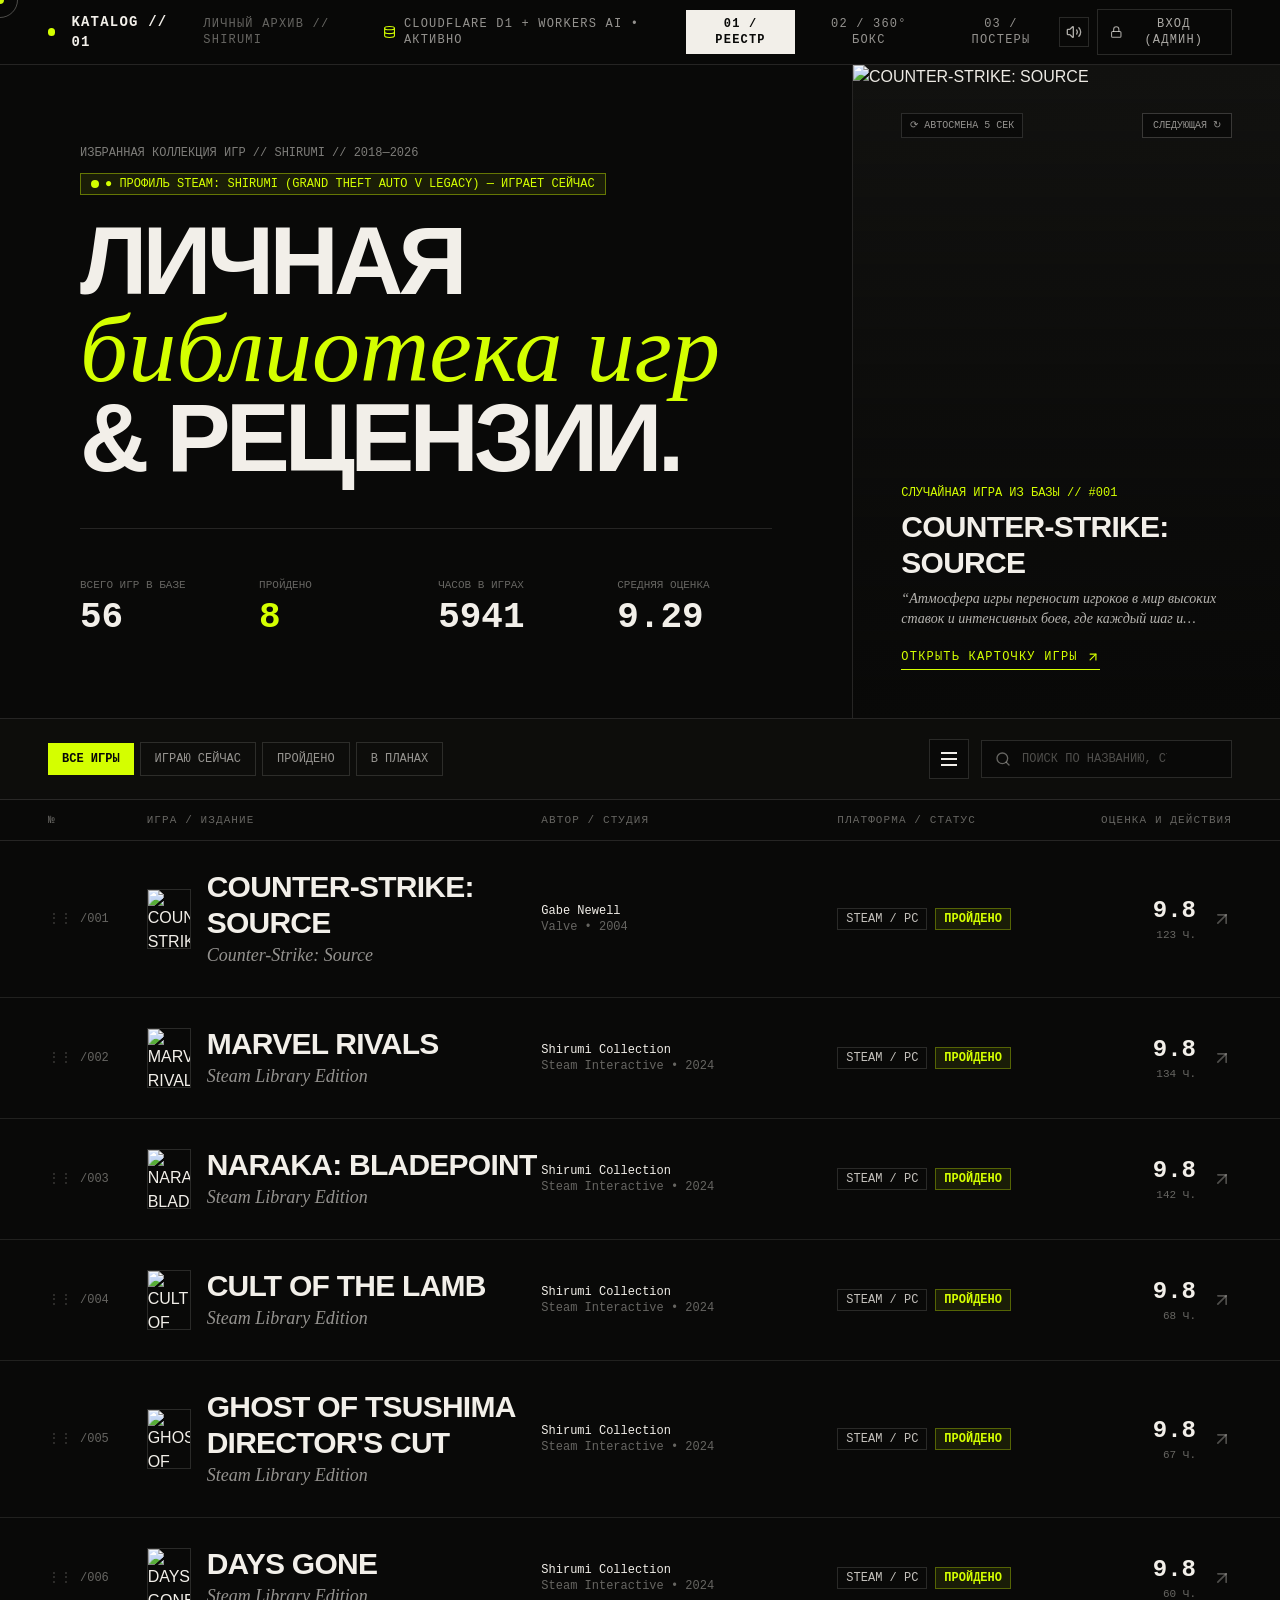
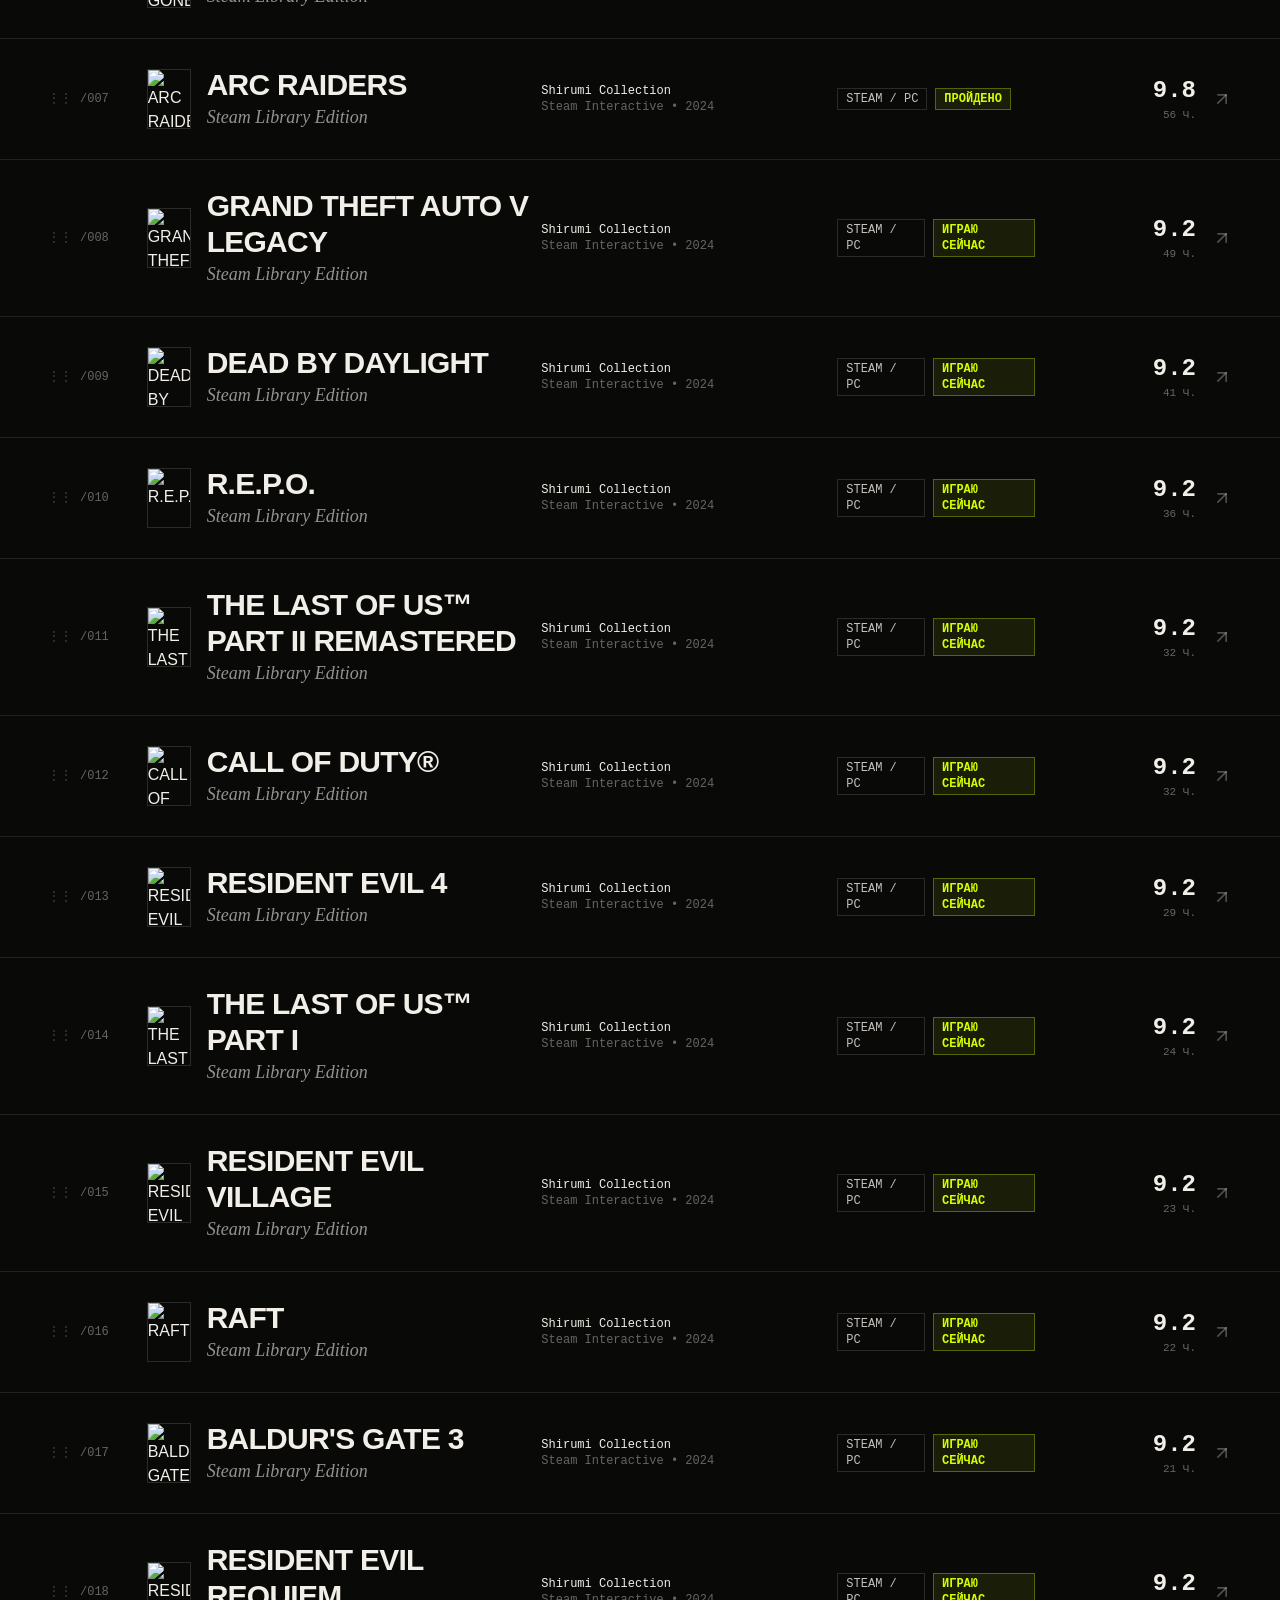
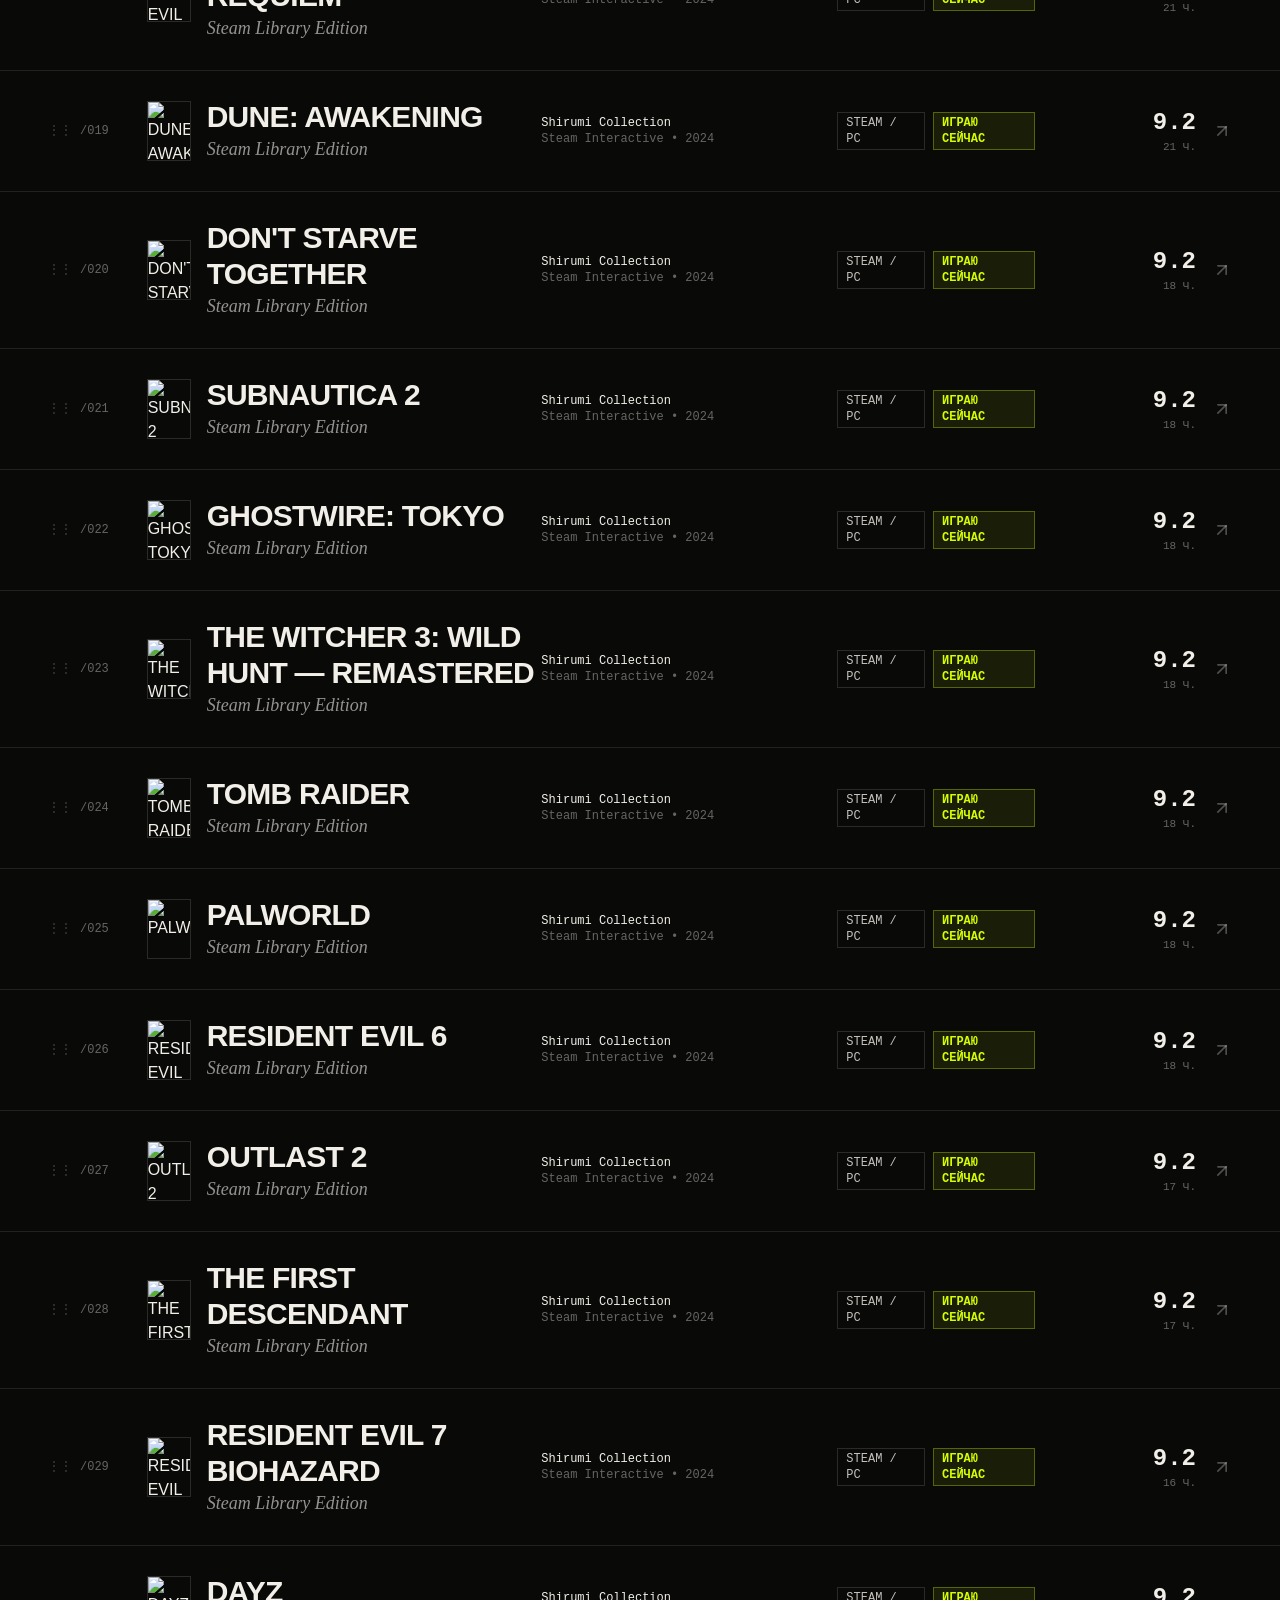
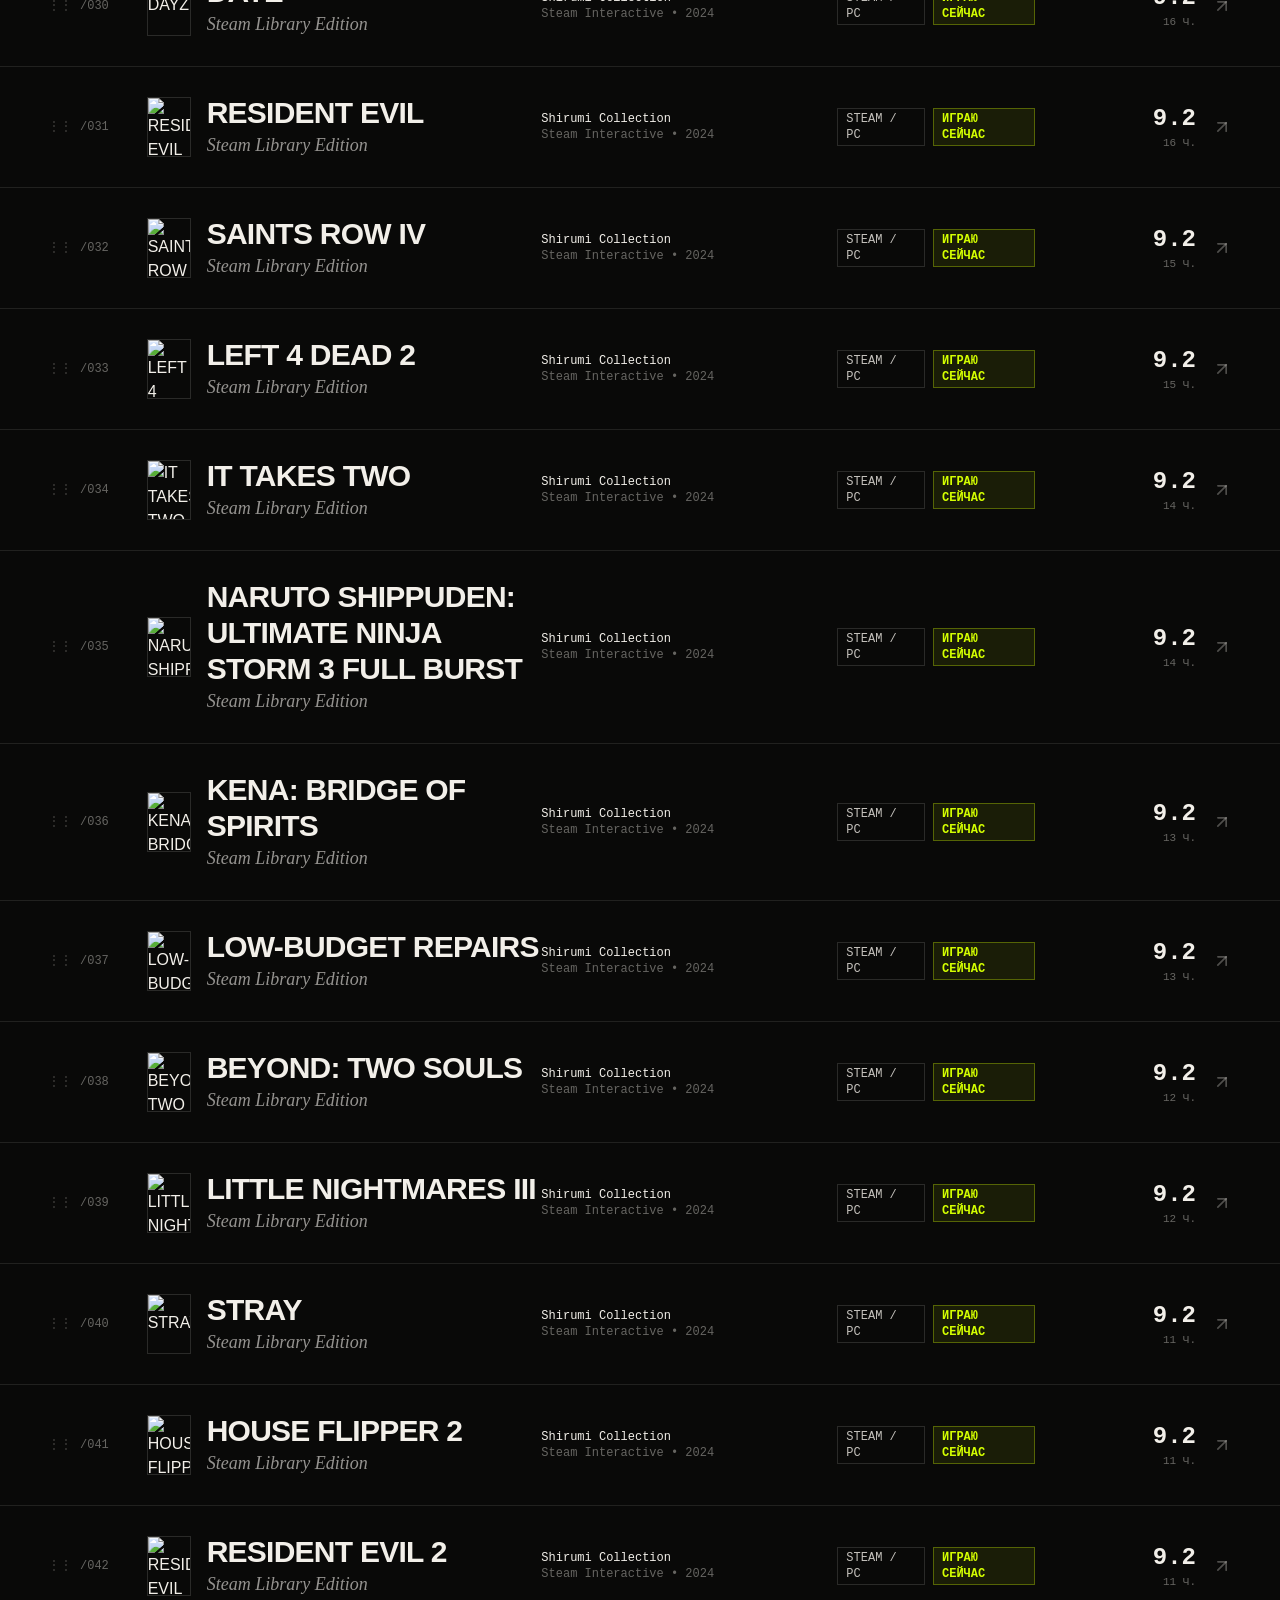
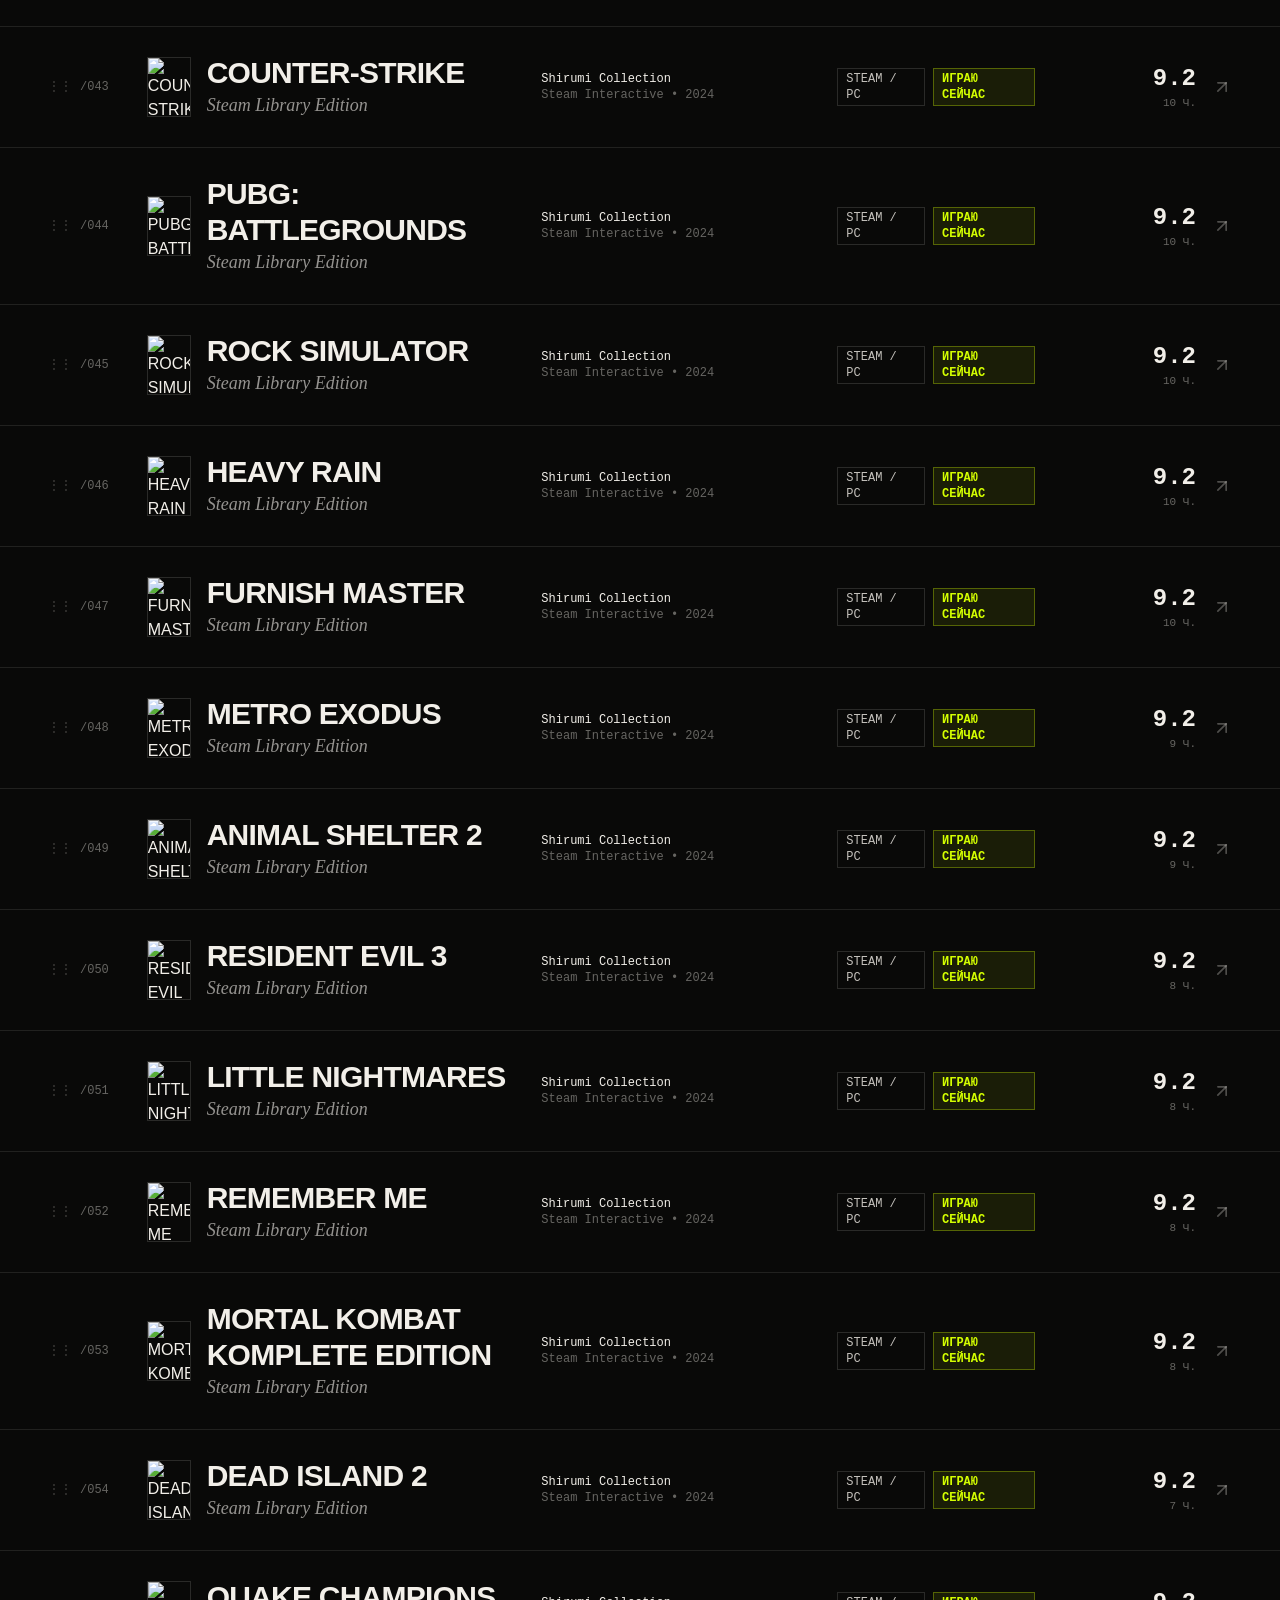
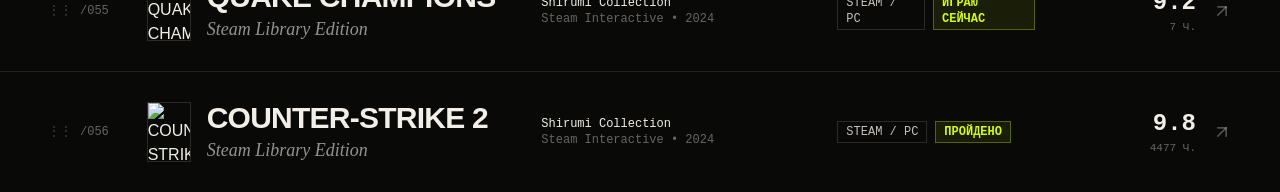
==== commit 6cc444d0: "fix: duplicate steamPresence declaration removed" ====
--- a/index.html
+++ b/index.html
@@ -7,7 +7,7 @@
     <meta name="referrer" content="strict-origin-when-cross-origin" />
     <link rel="icon" type="image/svg+xml" href="/favicon.svg" />
     <title>KATALOG // 01 — SHIRUMI</title>
-    <script type="module" crossorigin src="/assets/index-CertmOLf.js"></script>
+    <script type="module" crossorigin src="/assets/index-CQv2tTLy.js"></script>
     <link rel="stylesheet" crossorigin href="/assets/index-3HicXzPs.css">
   </head>
   <body class="bg-[#090908] text-[#F2EFE9] antialiased m-0 p-0" style="background-color:#090908;color:#F2EFE9;">
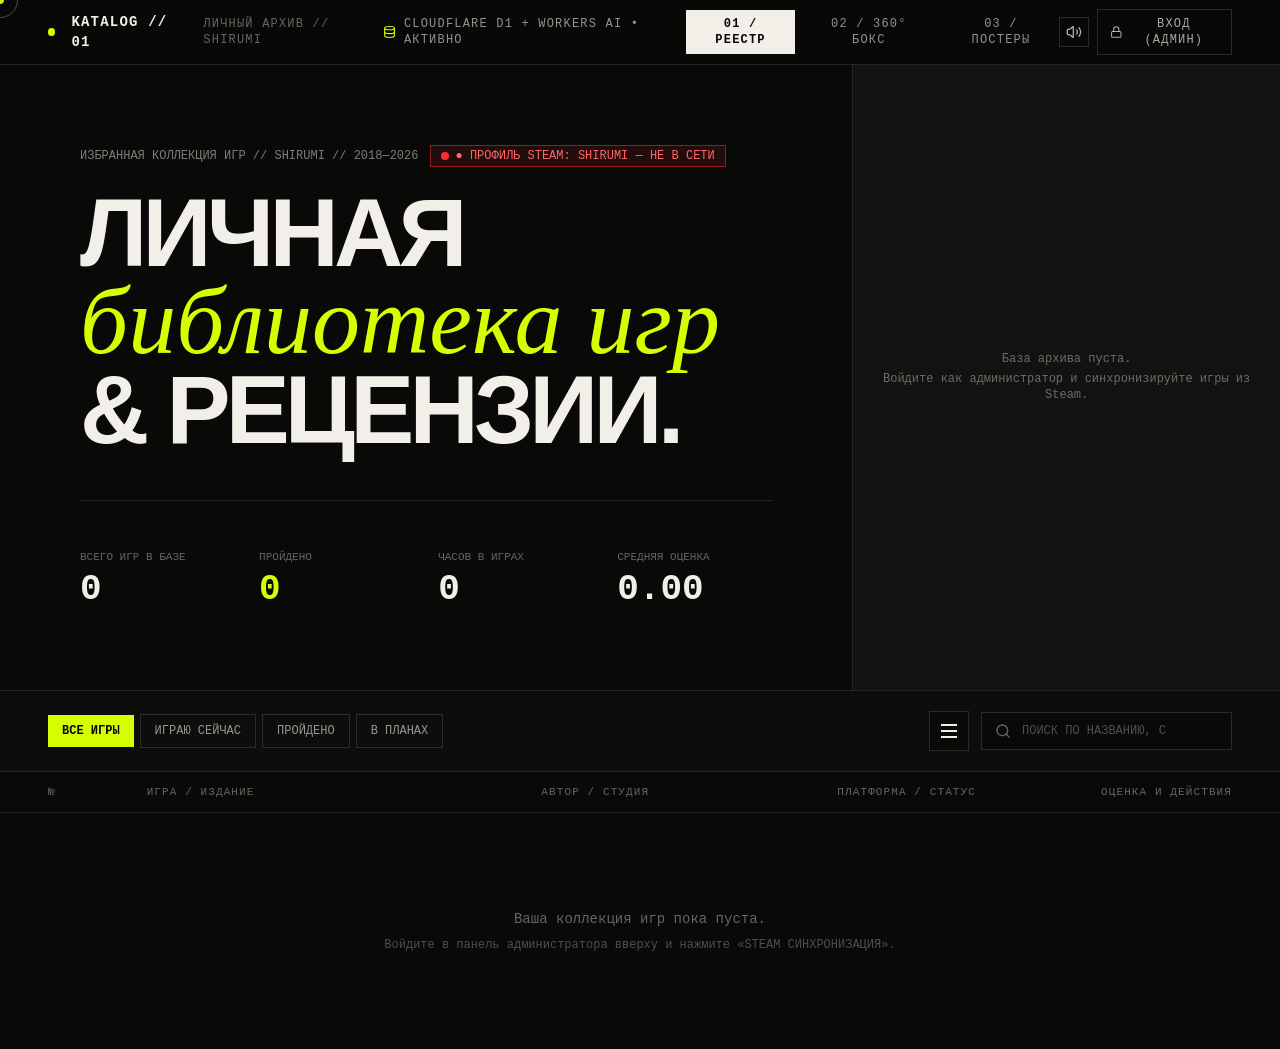
==== commit f5d305c3: "v3.20.2: fix live badge 3-state (remove catalog-status fallback, drive off steamPresence) + dedupe d" ====
--- a/index.html
+++ b/index.html
@@ -7,7 +7,7 @@
     <meta name="referrer" content="strict-origin-when-cross-origin" />
     <link rel="icon" type="image/svg+xml" href="/favicon.svg" />
     <title>KATALOG // 01 — SHIRUMI</title>
-    <script type="module" crossorigin src="/assets/index-CQv2tTLy.js"></script>
+    <script type="module" crossorigin src="/assets/index-DIJlvFqx.js"></script>
     <link rel="stylesheet" crossorigin href="/assets/index-3HicXzPs.css">
   </head>
   <body class="bg-[#090908] text-[#F2EFE9] antialiased m-0 p-0" style="background-color:#090908;color:#F2EFE9;">
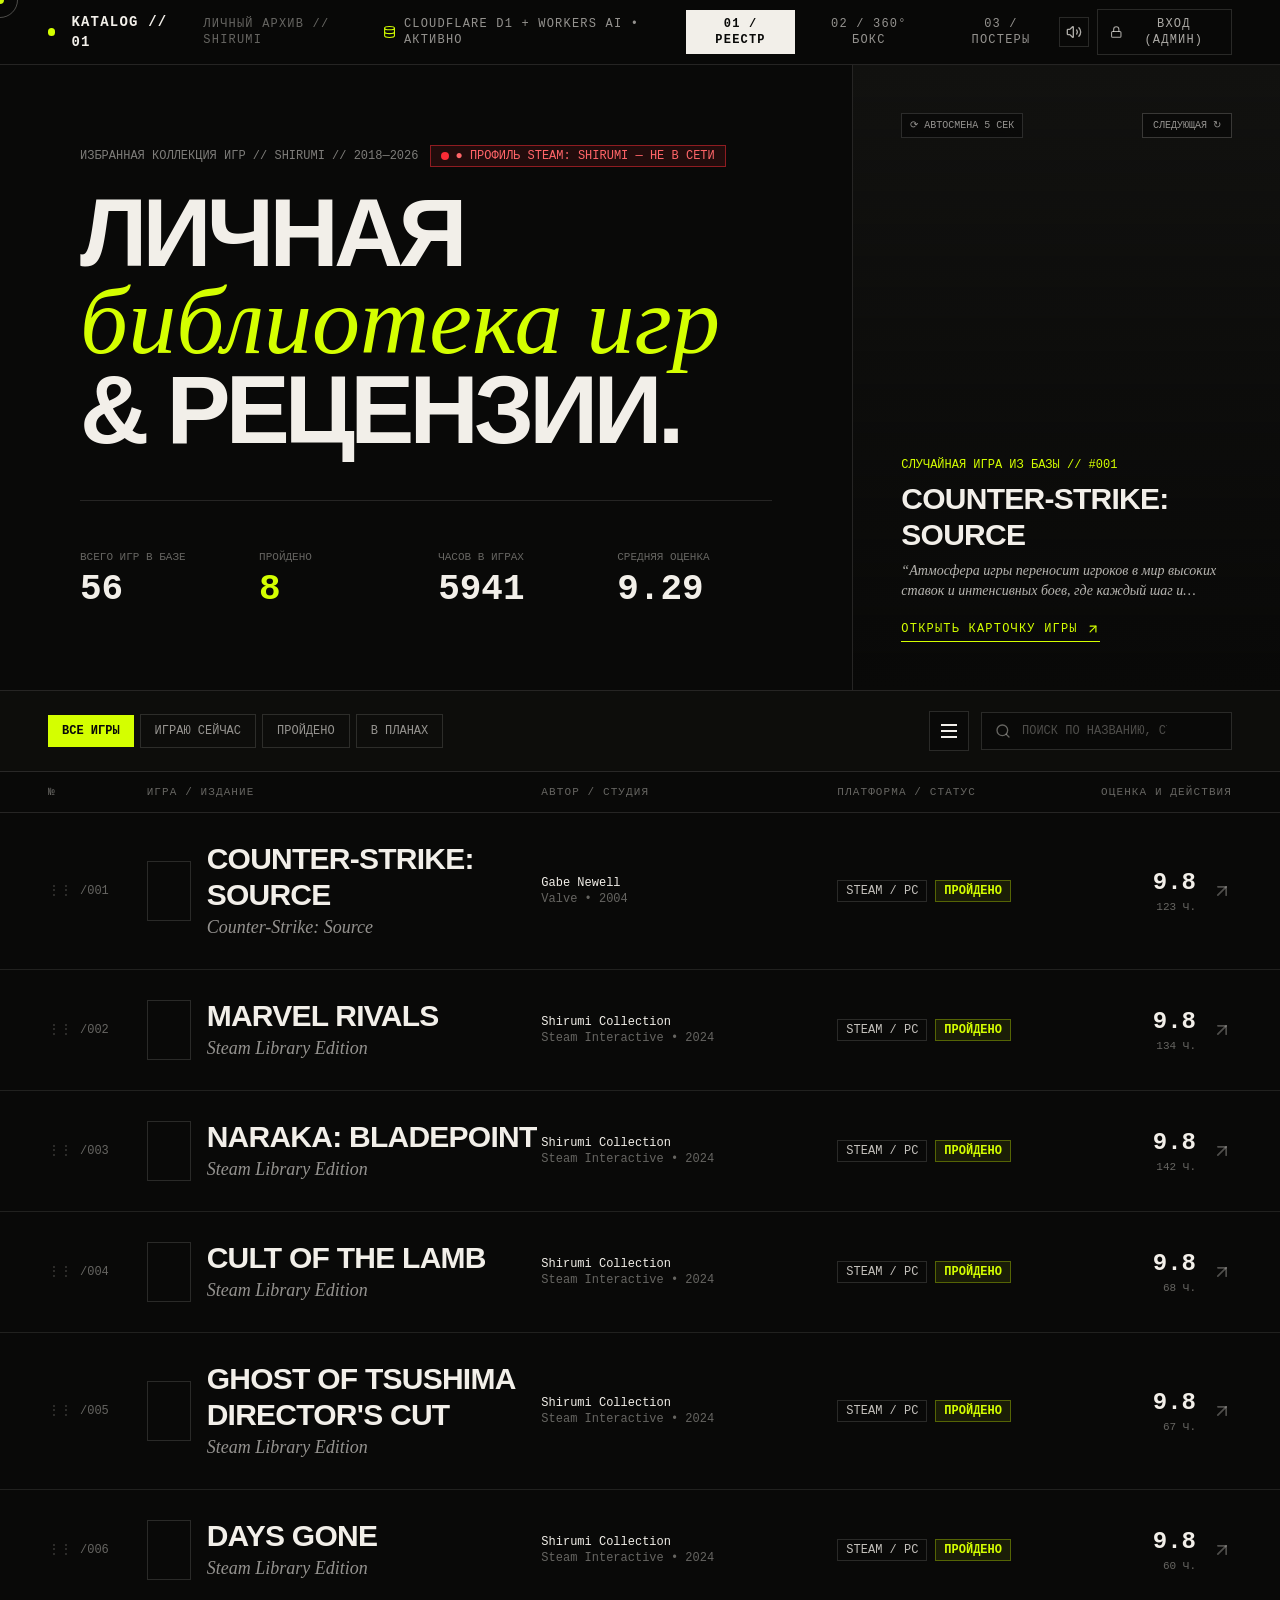
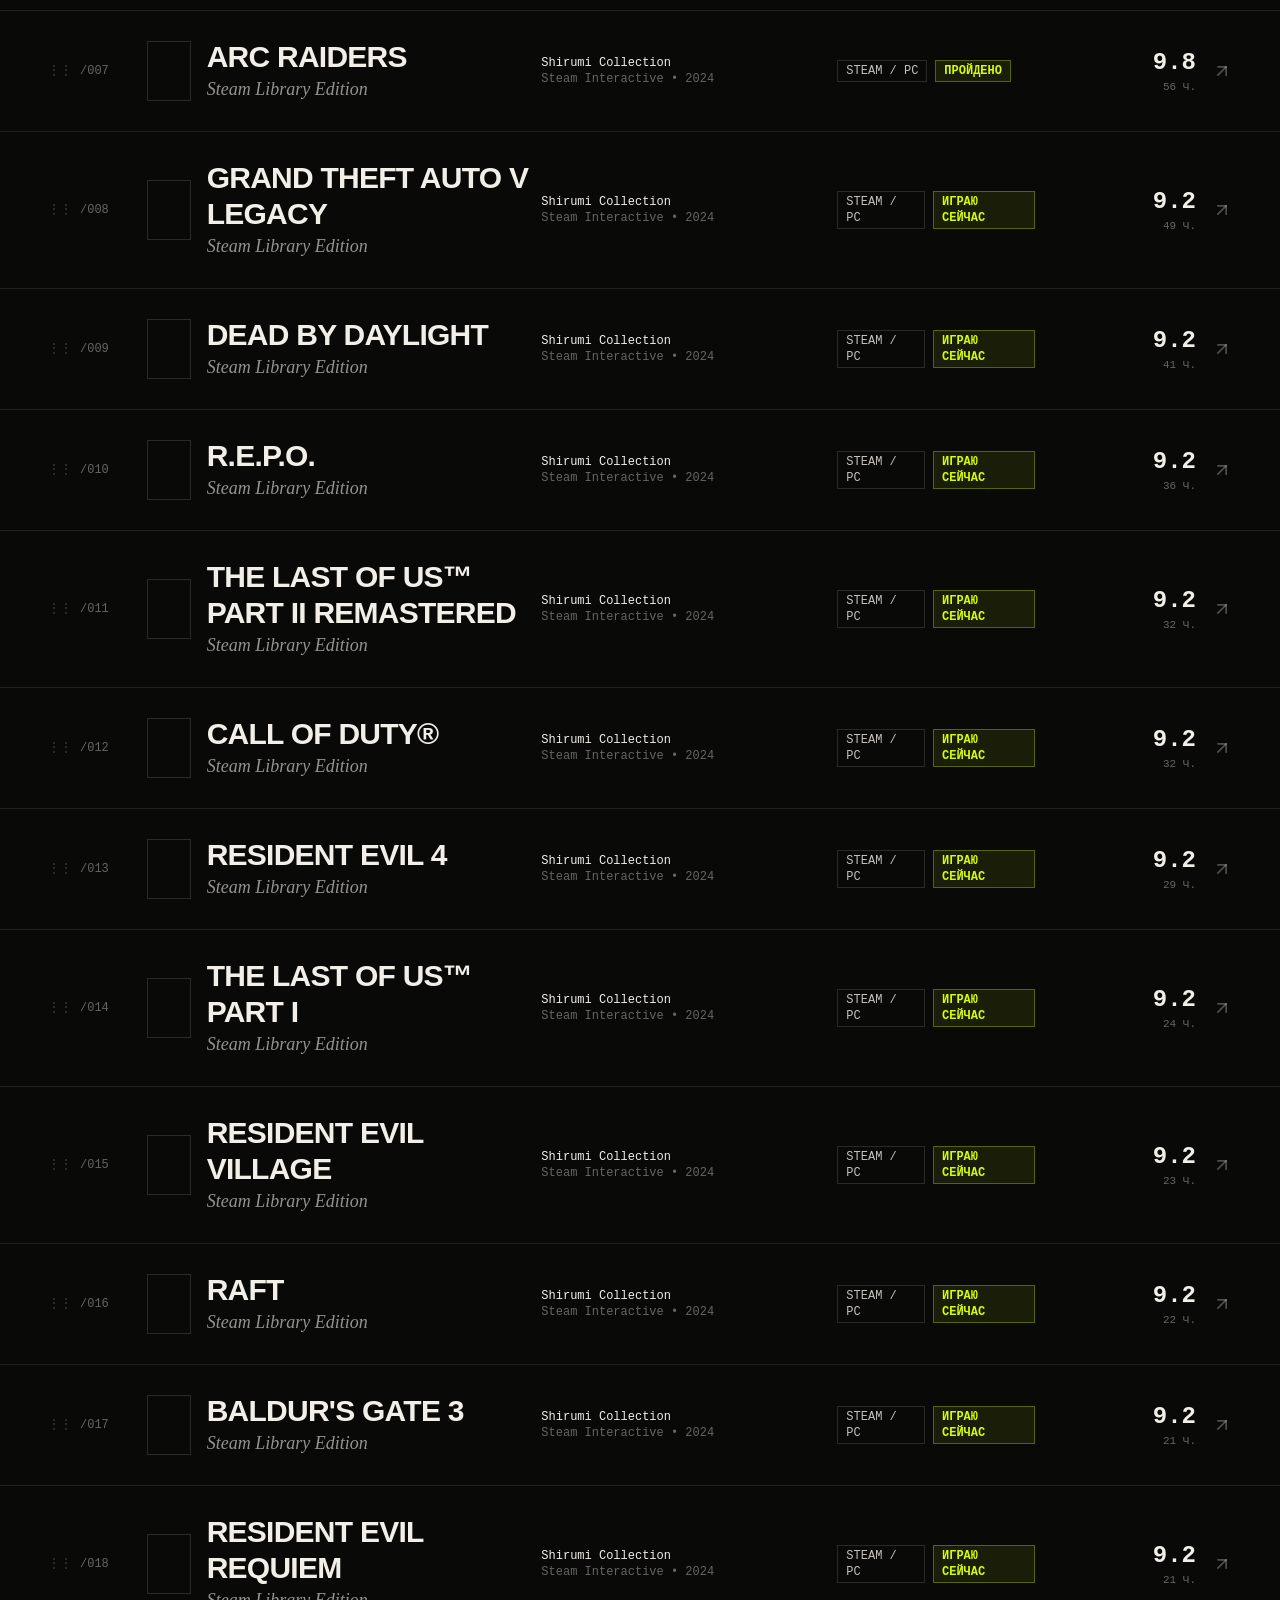
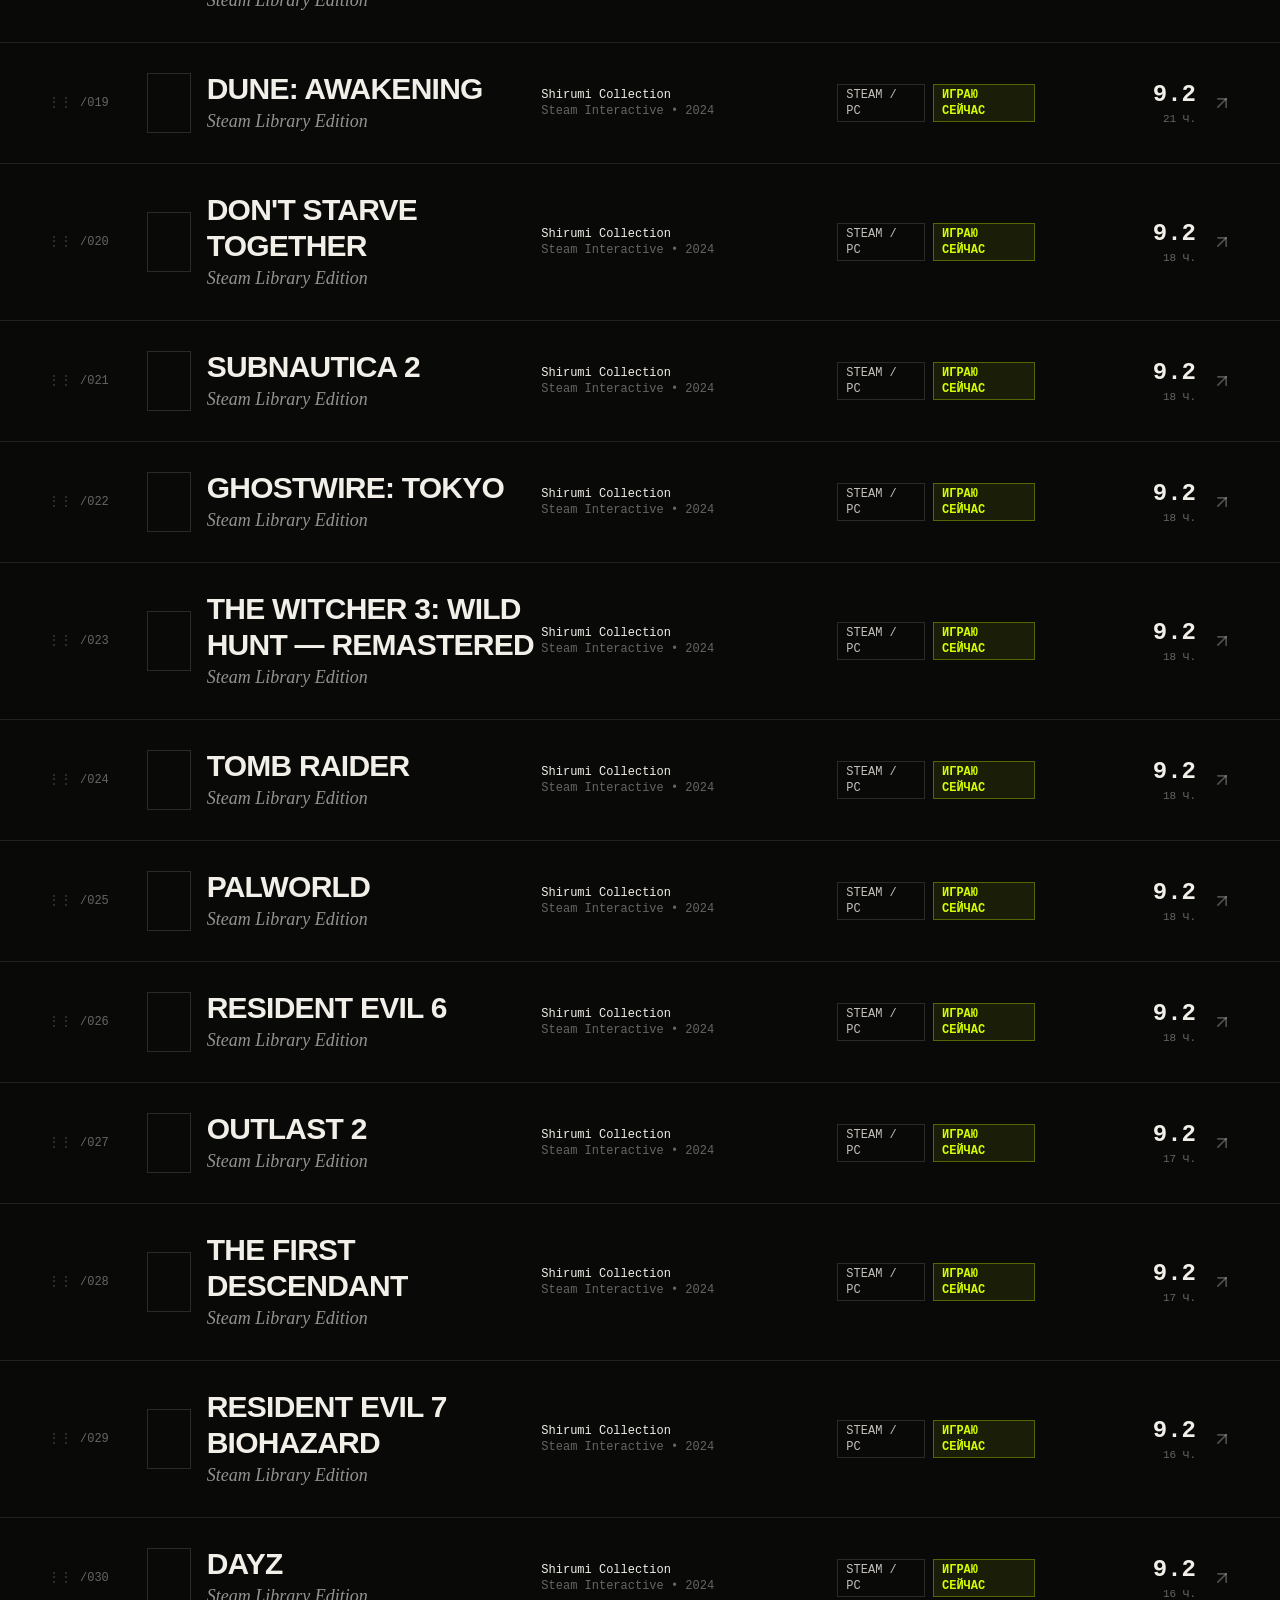
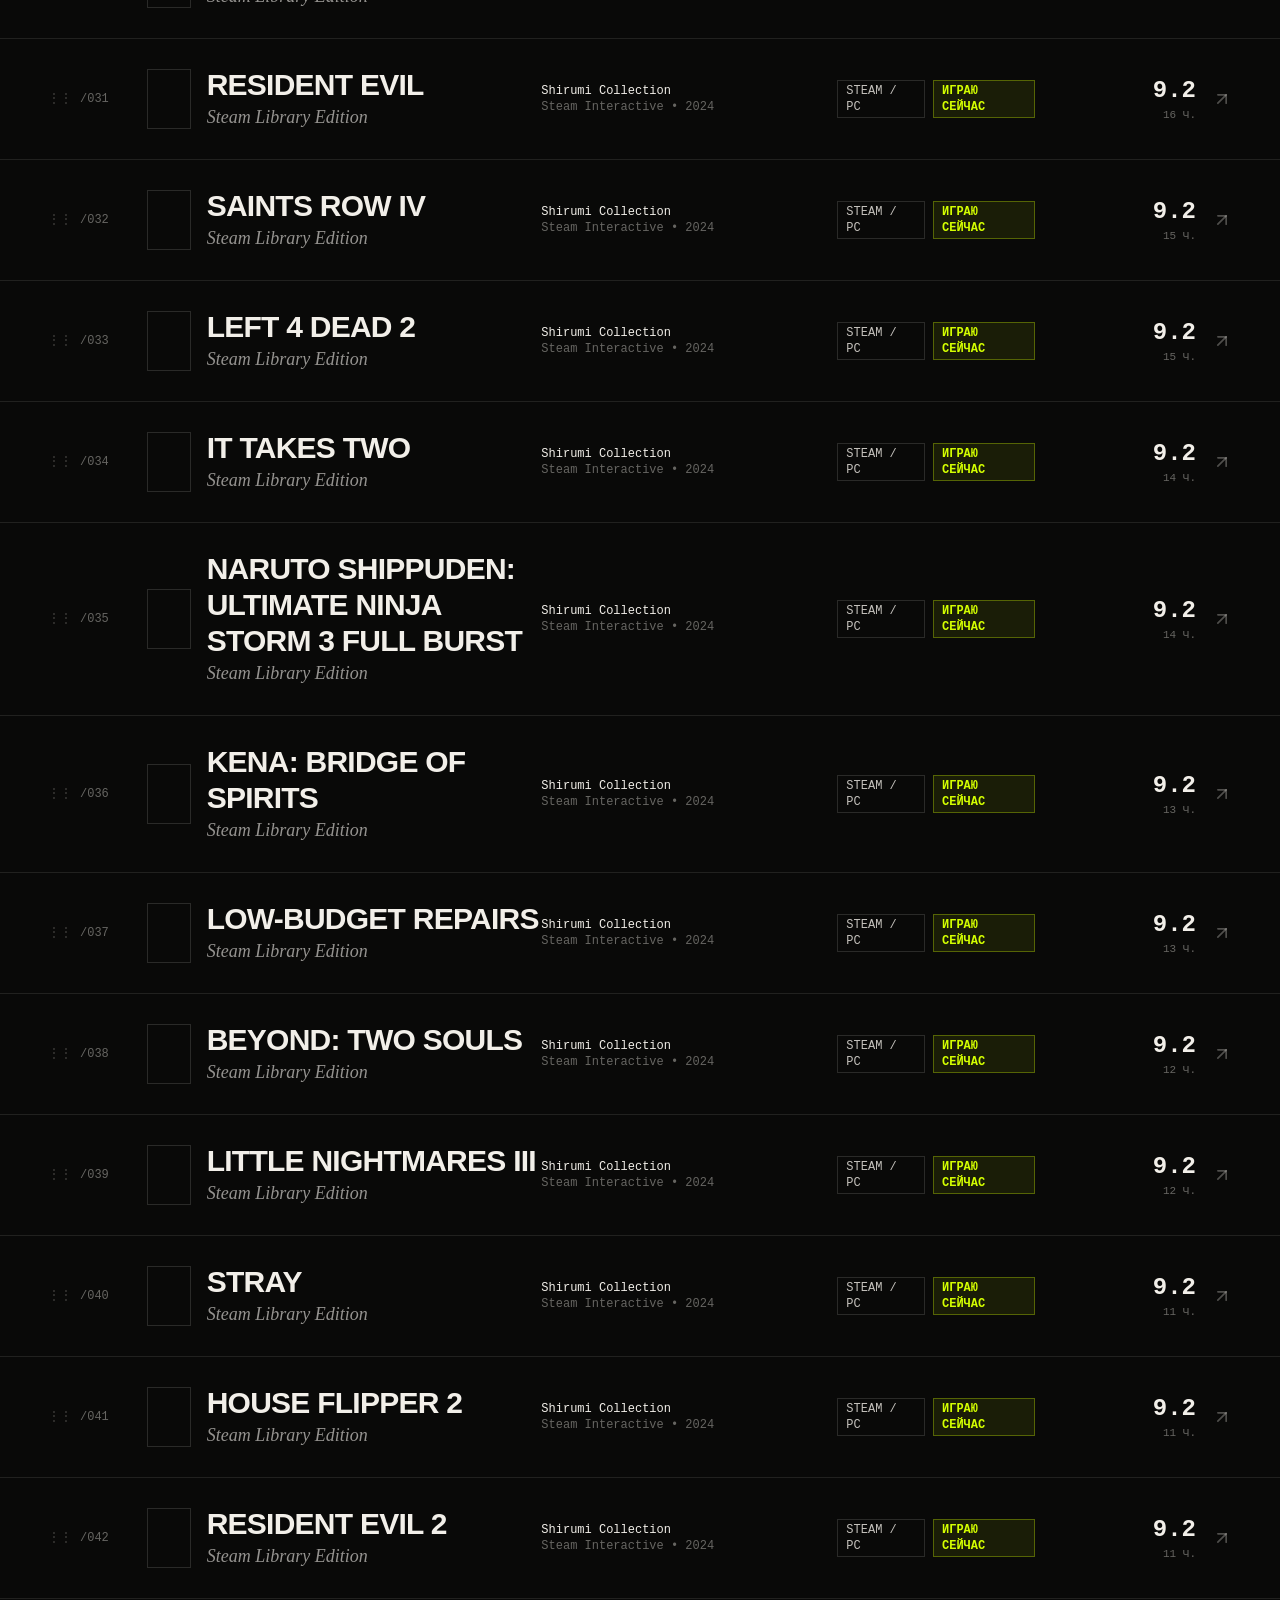
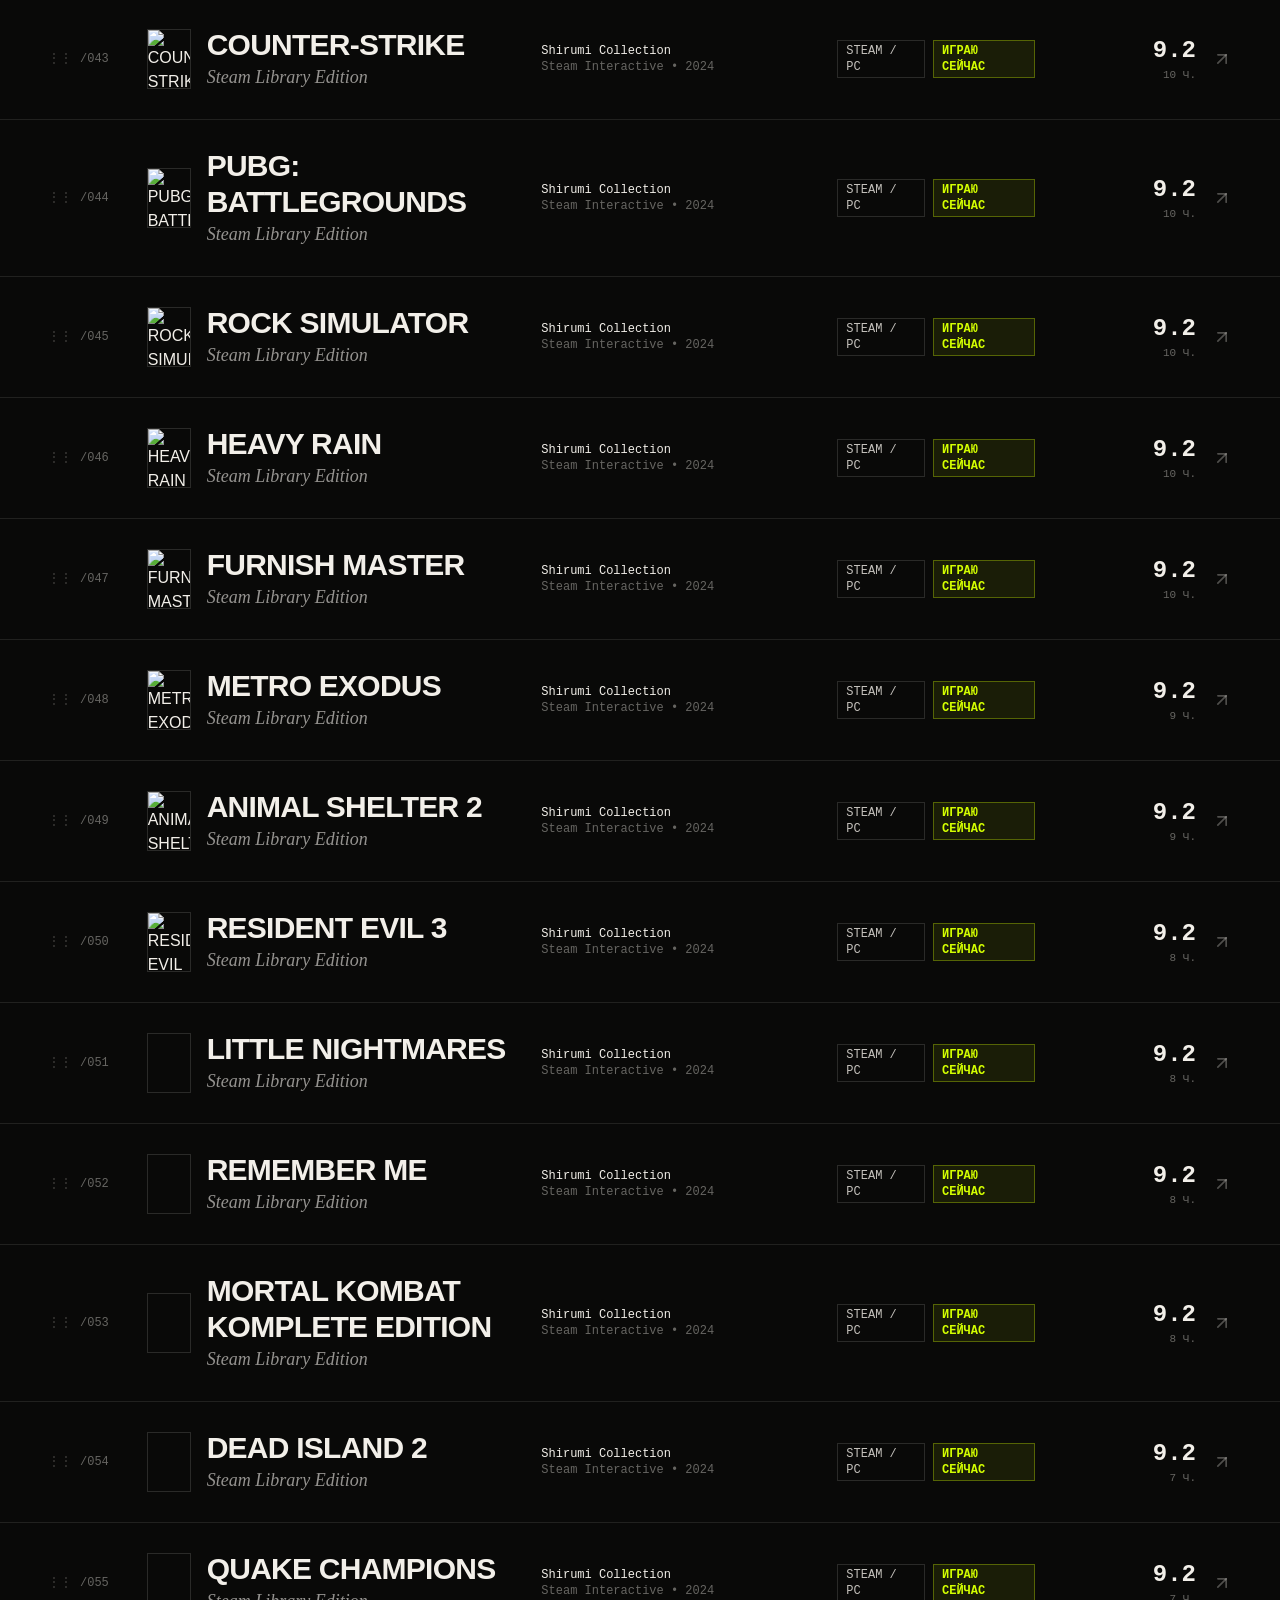
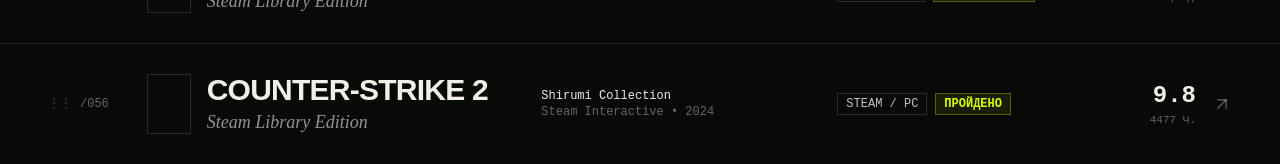
==== commit 23864f7f: "v3.20.3: static-host API fallback — Supabase tunnel when not on workers.dev (fixes empty site + dead" ====
--- a/index.html
+++ b/index.html
@@ -7,7 +7,7 @@
     <meta name="referrer" content="strict-origin-when-cross-origin" />
     <link rel="icon" type="image/svg+xml" href="/favicon.svg" />
     <title>KATALOG // 01 — SHIRUMI</title>
-    <script type="module" crossorigin src="/assets/index-DIJlvFqx.js"></script>
+    <script type="module" crossorigin src="/assets/index-DAL6Jm51.js"></script>
     <link rel="stylesheet" crossorigin href="/assets/index-3HicXzPs.css">
   </head>
   <body class="bg-[#090908] text-[#F2EFE9] antialiased m-0 p-0" style="background-color:#090908;color:#F2EFE9;">
